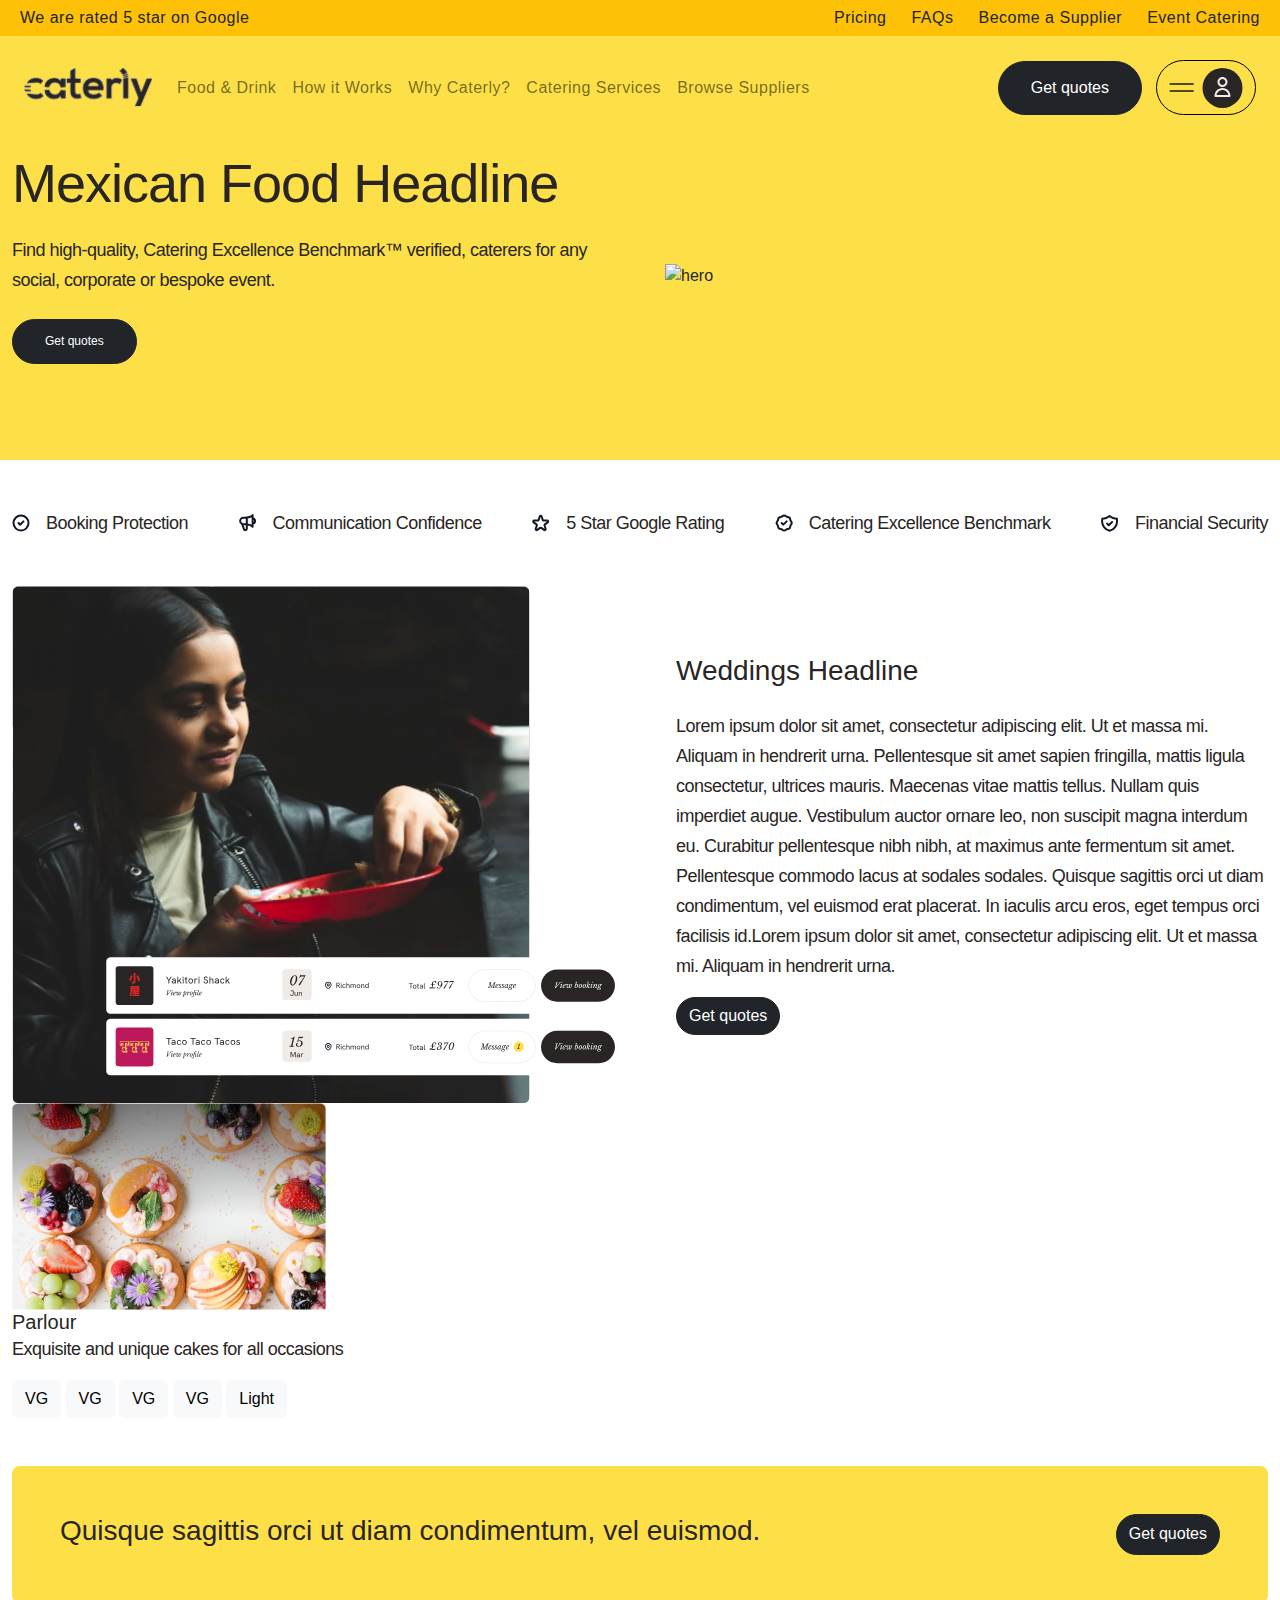
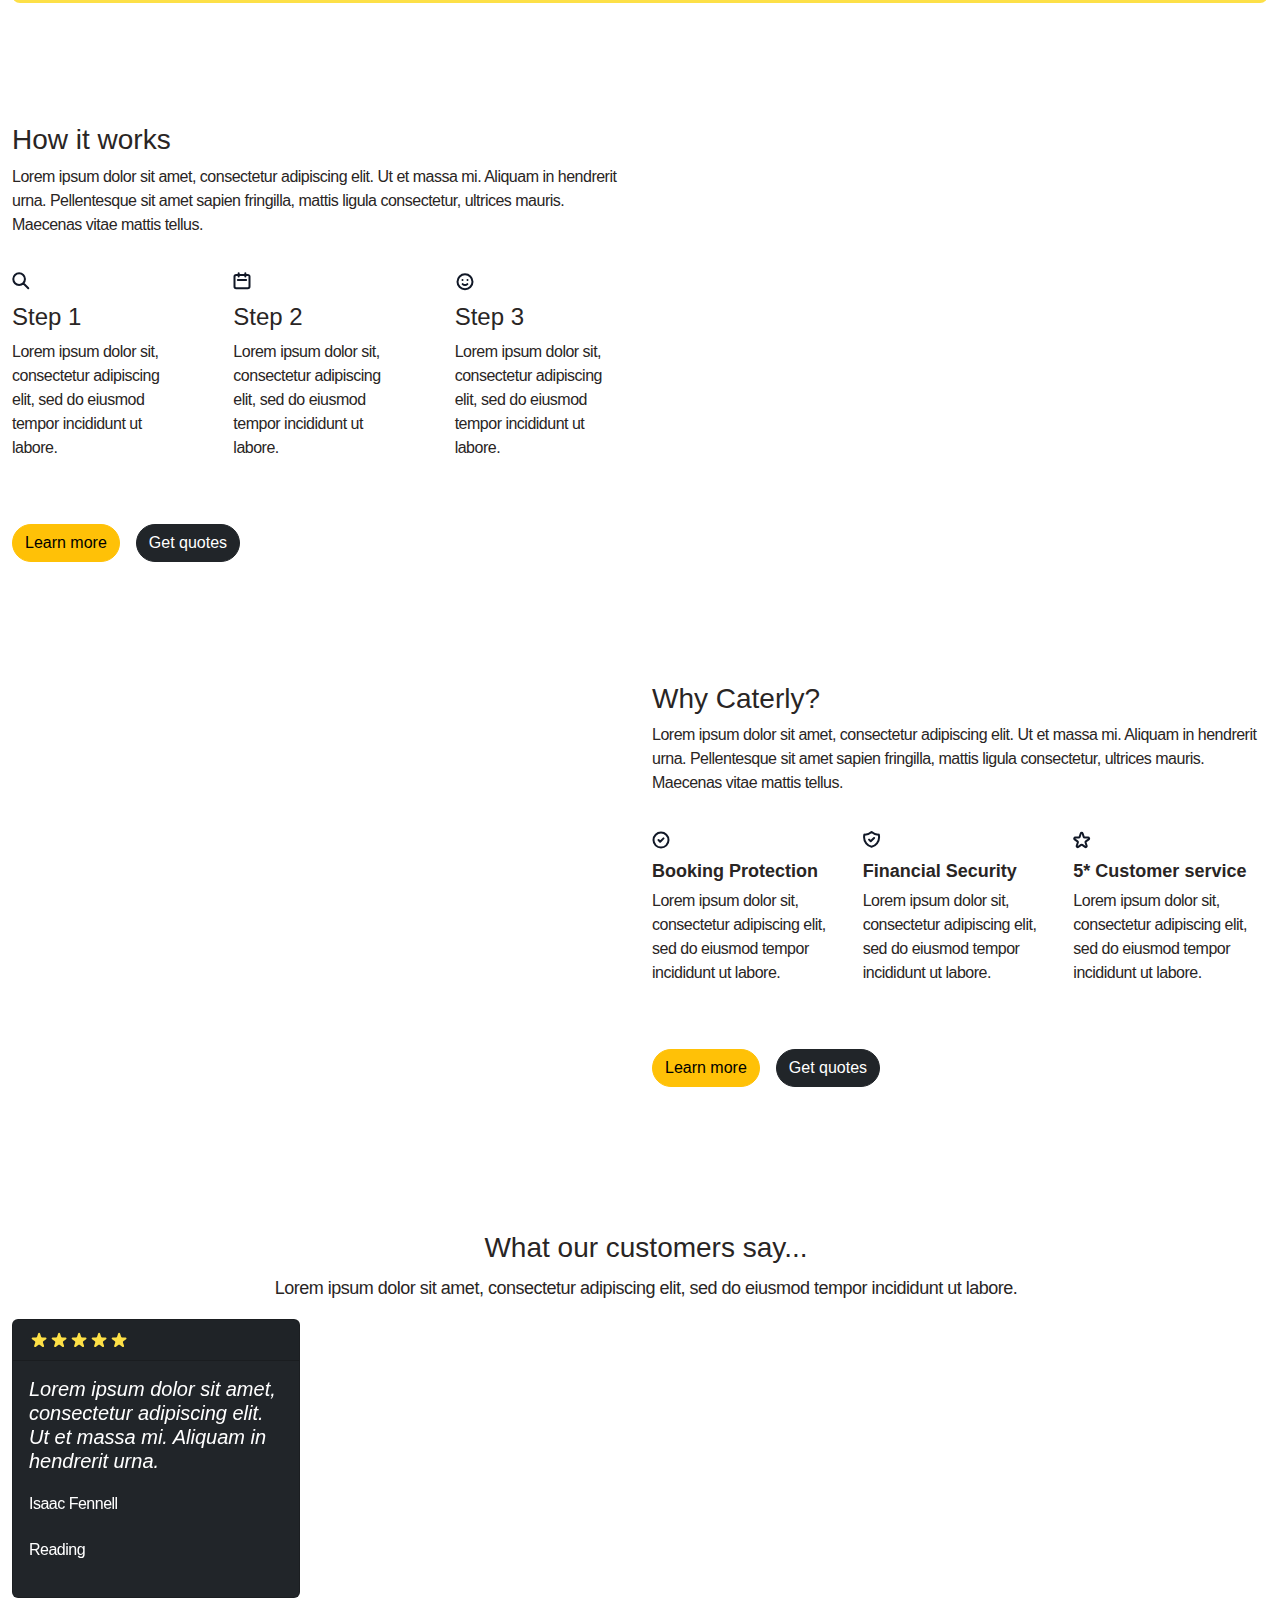
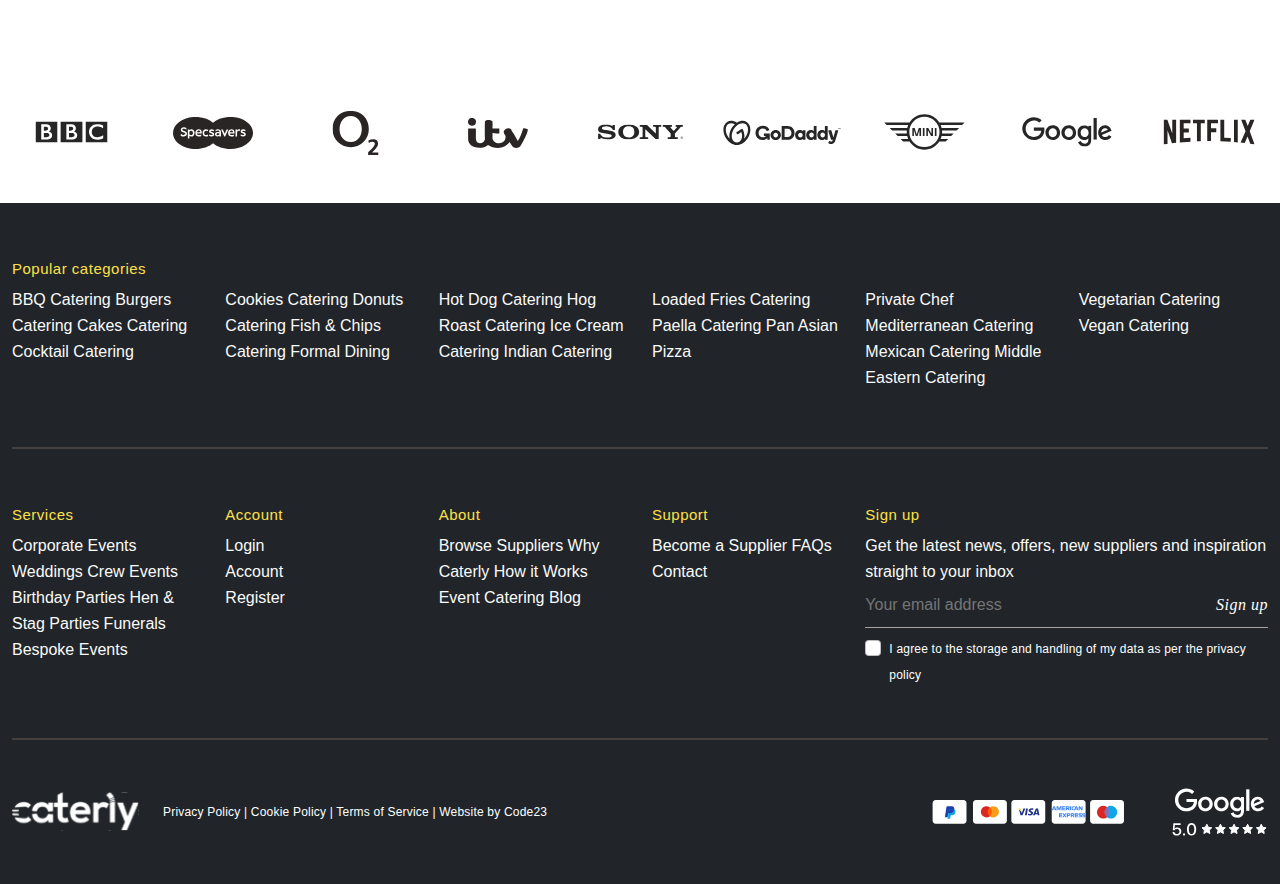
==== mexican.html @ d01e21e1 "add" ====
<!DOCTYPE html>
<html lang="en">
  <head>
    <meta charset="UTF-8" />
    <meta http-equiv="X-UA-Compatible" content="IE=edge" />
    <meta name="viewport" content="width=device-width, initial-scale=1.0" />
    <link rel="stylesheet" href="/bootstrap/css/bootstrap.min.css" />
    <!-- Link Swiper's CSS -->
    <link
      rel="stylesheet"
      href="https://cdn.jsdelivr.net/npm/swiper@9/swiper-bundle.min.css"
    />
    <link rel="stylesheet" href="/main-css/style.css" />
    <link rel="stylesheet" href="/main-css/responsive.css" />
    <!--  -->
    <title>mexican</title>
  </head>
  <body>
    <header class="bg-warning p-2">
      <section class="container-xxl">
        <div class="hero d-flex align-items-xxl-center justify-content-between">
          <div class="hero-left">
            <a class="nav-link" href="#">We are rated 5 star on Google</a>
          </div>
          <div class="hero-right">
            <ul class="nav-list">
              <li>
                <a class="nav-link" href="#">Pricing</a>
              </li>
              <li>
                <a class="nav-link" href="#">FAQs</a>
              </li>
              <li>
                <a class="nav-link" href="#">Become a Supplier</a>
              </li>
              <li>
                <a class="nav-link" href="#">Event Catering</a>
              </li>
            </ul>
          </div>
        </div>
      </section>
    </header>
    <div class="hero-bg pt-3">
      <!-- logo -->
      <section class="container-xxl mb-3">
        <nav class="navbar navbar-expand-lg navbar-light">
          <div class="container-fluid">
            <div class="d-flex align-items-center gap-3">
              <button
                class="logo-menu navbar-toggler"
                type="button"
                data-bs-toggle="collapse"
                data-bs-target="#navbarNav"
                aria-controls="navbarNav"
                aria-expanded="false"
                aria-label="Toggle navigation"
              >
                <span class="navbar-toggler-icon"></span>
              </button>
              <a class="navbar-brand" href="#"
                ><img src="/img/hero/Object.svg" alt="logo"
              /></a>
            </div>
            <div class="collapse navbar-collapse" id="navbarNav">
              <ul class="navbar-nav">
                <li class="nav-item">
                  <a class="nav-link" aria-current="page" href="#"
                    >Food & Drink</a
                  >
                </li>
                <li class="nav-item">
                  <a class="nav-link" href="#">How it Works</a>
                </li>
                <li class="nav-item">
                  <a class="nav-link" href="#">Why Caterly?</a>
                </li>
                <li class="nav-item">
                  <a class="nav-link" href="#">Catering Services</a>
                </li>
                <li class="nav-item">
                  <a class="nav-link" href="#">Browse Suppliers</a>
                </li>
              </ul>
            </div>
            <div class="hero-btn">
              <button class="nav-btn btn btn-dark rounded-5">Get quotes</button>
              <a href="#">
                <button class="logo-btn btn d-flex align-items-center gap-2">
                  <svg
                    width="25"
                    height="9"
                    viewBox="0 0 25 9"
                    fill="none"
                    xmlns="http://www.w3.org/2000/svg"
                  >
                    <path
                      d="M24.1572 1.08862H1.15723"
                      stroke="#191919"
                      stroke-width="1.5"
                      stroke-linecap="round"
                      stroke-linejoin="round"
                    />
                    <path
                      d="M24.1572 8H1.15723"
                      stroke="#191919"
                      stroke-width="1.5"
                      stroke-linecap="round"
                      stroke-linejoin="round"
                    />
                  </svg>

                  <svg
                    width="41"
                    height="41"
                    viewBox="0 0 41 41"
                    fill="none"
                    xmlns="http://www.w3.org/2000/svg"
                  >
                    <circle cx="20.4951" cy="20.9795" r="20" fill="#292524" />
                    <path
                      fill-rule="evenodd"
                      clip-rule="evenodd"
                      d="M20.4951 11.9795C18.8383 11.9795 17.4951 13.3226 17.4951 14.9795C17.4951 16.6363 18.8383 17.9795 20.4951 17.9795C22.152 17.9795 23.4951 16.6363 23.4951 14.9795C23.4951 13.3226 22.152 11.9795 20.4951 11.9795ZM20.4951 19.9795C17.7337 19.9795 15.4951 17.7409 15.4951 14.9795C15.4951 12.2181 17.7337 9.97949 20.4951 9.97949C23.2565 9.97949 25.4951 12.2181 25.4951 14.9795C25.4951 17.7409 23.2565 19.9795 20.4951 19.9795Z"
                      fill="#F0EBE7"
                    />
                    <path
                      fill-rule="evenodd"
                      clip-rule="evenodd"
                      d="M26.4122 27.9795C25.9361 25.1418 23.4681 22.9795 20.4951 22.9795C17.5221 22.9795 15.0542 25.1418 14.5781 27.9795H26.4122ZM20.4951 20.9795C24.9134 20.9795 28.4951 24.5612 28.4951 28.9795C28.4951 29.5318 28.0474 29.9795 27.4951 29.9795H13.4951C12.9428 29.9795 12.4951 29.5318 12.4951 28.9795C12.4951 24.5612 16.0768 20.9795 20.4951 20.9795Z"
                      fill="#F0EBE7"
                    />
                  </svg>
                </button>
              </a>
            </div>
          </div>
        </nav>
      </section>

      <!-- hero -->

      <section class="container-xxl pb-5">
        <div class="hero-card">
          <div class="card-left">
            <h1 class="hero-title pt-2">Mexican Food Headline</h1>
            <p class="pt-2">
              Find high-quality, Catering Excellence Benchmark™ verified,
              caterers for any social, corporate or bespoke event.
            </p>

            <div class="heros-btn pt-2 mb-5">
              <button class="nav-btns btn btn-dark rounded-5">
                Get quotes
              </button>
            </div>
          </div>
          <div class="card-right">
            <img
              class="hero-img w-100"
              src="./img/hero/Group 5277.svg"
              alt="hero"
            />
          </div>

          <div class="card-info d-lg-none">
            <img class="w-100 imge" src="./img/Group 5278.svg" alt="logo" />
            <a class="card-links d-flex align-items-center gap-2" href="#">
              <svg
                width="18"
                height="18"
                viewBox="0 0 18 18"
                fill="none"
                xmlns="http://www.w3.org/2000/svg"
              >
                <path
                  d="M7.2766 9.15196L8.69326 10.5686L11.5266 7.7353M6.4512 3.97904C6.95946 3.93848 7.44196 3.73862 7.83003 3.40791C8.73562 2.63617 10.0676 2.63617 10.9732 3.40791C11.3612 3.73862 11.8437 3.93848 12.352 3.97904C13.538 4.07369 14.4799 5.01551 14.5745 6.20157C14.6151 6.70982 14.8149 7.19233 15.1456 7.5804C15.9174 8.48599 15.9174 9.81793 15.1456 10.7235C14.8149 11.1116 14.6151 11.5941 14.5745 12.1024C14.4799 13.2884 13.538 14.2302 12.352 14.3249C11.8437 14.3654 11.3612 14.5653 10.9732 14.896C10.0676 15.6678 8.73562 15.6678 7.83003 14.896C7.44196 14.5653 6.95946 14.3654 6.4512 14.3249C5.26515 14.2302 4.32332 13.2884 4.22867 12.1024C4.18811 11.5941 3.98825 11.1116 3.65754 10.7235C2.8858 9.81793 2.8858 8.48599 3.65754 7.5804C3.98825 7.19233 4.18811 6.70982 4.22867 6.20157C4.32332 5.01551 5.26515 4.07369 6.4512 3.97904Z"
                  stroke="#111827"
                  stroke-linecap="round"
                  stroke-linejoin="round"
                />
              </svg>
              Catering Excellence Benchmark
            </a>
          </div>
        </div>
      </section>
    </div>
    <main>
      <section class="container-xxl">
        <div class="d-none d-md-flex d-flex justify-content-between pt-5">
          <span class="card-text d-flex gap-3 align-items-center">
            <img src="/img/icon/Icon-4.svg" alt="" />
            <p>Booking Protection</p>
          </span>
          <span class="card-text d-flex gap-3 align-items-center">
            <img src="/img/icon/Icon-5.svg" alt="" />
            <p>Communication Confidence</p>
          </span>
          <span class="card-text d-flex gap-3 align-items-center">
            <img src="/img/icon/Icon-3.svg" alt="" />
            <p>5 Star Google Rating</p>
          </span>
          <span class="card-text d-flex gap-3 align-items-center">
            <img src="/img/icon/Icon-2.svg" alt="" />
            <p>Catering Excellence Benchmark</p>
          </span>
          <span class="card-text d-flex gap-3 align-items-center">
            <img src="/img/icon/Icon-1.svg" alt="" />
            <p>Financial Security</p>
          </span>
        </div>
      </section>
      <section class="container-xxl">
        <div
          class="pt-5 rounded-5 d-flex align-items-center gap-5 justify-content-between"
        >
          <div>
            <img src="/img/img/Group 5277.svg" alt="" />
          </div>
          <div>
            <h3>Weddings Headline</h3>
            <p class="pt-3">
              Lorem ipsum dolor sit amet, consectetur adipiscing elit. Ut et
              massa mi. Aliquam in hendrerit urna. Pellentesque sit amet sapien
              fringilla, mattis ligula consectetur, ultrices mauris. Maecenas
              vitae mattis tellus. Nullam quis imperdiet augue. Vestibulum
              auctor ornare leo, non suscipit magna interdum eu. Curabitur
              pellentesque nibh nibh, at maximus ante fermentum sit amet.
              Pellentesque commodo lacus at sodales sodales. Quisque sagittis
              orci ut diam condimentum, vel euismod erat placerat. In iaculis
              arcu eros, eget tempus orci facilisis id.Lorem ipsum dolor sit
              amet, consectetur adipiscing elit. Ut et massa mi. Aliquam in
              hendrerit urna.
            </p>
            <button type="button" class="btn btn-dark rounded-5">
              Get quotes
            </button>
          </div>
        </div>
      </section>
      <section class="container-xxl">
        <div>
          <div class="">
            <img
              src="/img/hero/Bitmap (1).png"
              class="card-img-top w-25"
              alt="..."
            />
            <div class="card-body">
              <h5 class="card-title">Parlour</h5>
              <p class="card-text">
                Exquisite and unique cakes for all occasions
              </p>
              <span>
                <span>
                  <button type="button" class="btn btn-light">VG</button>
                  <button type="button" class="btn btn-light">VG</button>
                  <button type="button" class="btn btn-light">VG</button>
                  <button type="button" class="btn btn-light">VG</button>
                </span>
                <button type="button" class="btn btn-light">Light</button>
              </span>
            </div>
          </div>
        </div>
      </section>
      <section class="container-xxl pt-5">
        <div class="d-flex quisque justify-content-between p-5 rounded-3">
          <h3>Quisque sagittis orci ut diam condimentum, vel euismod.</h3>
          <button type="button" class="btn btn-dark rounded-5">
            Get quotes
          </button>
        </div>
      </section>
      <!-- how-works -->

      <section class="container-xxl pt-5">
        <div class="row how-works d-flex pt-5 justify-content-between">
          <div class="col-12 col-lg-6 pt-4">
            <span class="pt-4 how-text">
              <h3>How it works</h3>
              <p>
                Lorem ipsum dolor sit amet, consectetur adipiscing elit. Ut et
                massa mi. Aliquam in hendrerit urna. Pellentesque sit amet
                sapien fringilla, mattis ligula consectetur, ultrices mauris.
                Maecenas vitae mattis tellus.
              </p>
            </span>
            <div class="pt-3 step-card gap-5 d-block d-lg-flex">
              <span>
                <span class="d-flex d-lg-block gap-2">
                  <img src="/img/icon/Icon.svg" alt="" />
                  <h4>Step 1</h4>
                </span>
                <p>
                  Lorem ipsum dolor sit, consectetur adipiscing elit, sed do
                  eiusmod tempor incididunt ut labore.
                </p>
              </span>
              <span>
                <span class="d-flex d-lg-block gap-2">
                  <img src="/img/icon/Icon-6.svg" alt="" />
                  <h4>Step 2</h4>
                </span>
                <p>
                  Lorem ipsum dolor sit, consectetur adipiscing elit, sed do
                  eiusmod tempor incididunt ut labore.
                </p>
              </span>
              <span>
                <span class="d-flex d-lg-block gap-2">
                  <img src="/img/icon/emoji-happy.svg" alt="" />
                  <h4>Step 3</h4>
                </span>
                <p>
                  Lorem ipsum dolor sit, consectetur adipiscing elit, sed do
                  eiusmod tempor incididunt ut labore.
                </p>
              </span>
            </div>
            <span class="d-lg-flex gap-3 pt-5">
              <button type="button" class="btn btn-warning rounded-5">
                Learn more
              </button>
              <button type="button" class="btn btn-dark rounded-5">
                Get quotes
              </button>
            </span>
          </div>
          <div class="col-12 col-lg-6">
            <img
              class="img-fluid d-lg-flex d-none"
              src="/img/Group 5281.svg"
              alt=""
            />
          </div>
        </div>
      </section>

      <section class="container-xxl pt-5 pb-5">
        <div class="row how-works d-flex pt-5 justify-content-between">
          <div class="col-12 col-lg-6">
            <img class="img-fluid" src="/img/Group 5282.svg" alt="" />
          </div>
          <div class="col-12 col-lg-6 pt-4">
            <span class="pt-4 how-text">
              <h3>Why Caterly?</h3>
              <p>
                Lorem ipsum dolor sit amet, consectetur adipiscing elit. Ut et
                massa mi. Aliquam in hendrerit urna. Pellentesque sit amet
                sapien fringilla, mattis ligula consectetur, ultrices mauris.
                Maecenas vitae mattis tellus.
              </p>
            </span>
            <div class="pt-3 step-card-1 gap-3 d-block d-lg-flex">
              <span>
                <span class="d-flex d-lg-block gap-3">
                  <img src="/img/icon/Icon-4.svg" alt="" />
                  <h4>Booking Protection</h4>
                </span>
                <p>
                  Lorem ipsum dolor sit, consectetur adipiscing elit, sed do
                  eiusmod tempor incididunt ut labore.
                </p>
              </span>
              <span>
                <span class="d-flex d-lg-block gap-3">
                  <img src="/img/icon/Icon-1.svg" alt="" />
                  <h4>Financial Security</h4>
                </span>
                <p>
                  Lorem ipsum dolor sit, consectetur adipiscing elit, sed do
                  eiusmod tempor incididunt ut labore.
                </p>
              </span>
              <span>
                <span class="d-flex d-lg-block gap-3">
                  <img src="/img/icon/Icon-3.svg" alt="" />
                  <h4>5* Customer service</h4>
                </span>
                <p>
                  Lorem ipsum dolor sit, consectetur adipiscing elit, sed do
                  eiusmod tempor incididunt ut labore.
                </p>
              </span>
            </div>
            <span class="d-lg-flex gap-3 pt-5">
              <button type="button" class="btn btn-warning rounded-5">
                Learn more
              </button>
              <button type="button" class="btn btn-dark rounded-5">
                Get quotes
              </button>
            </span>
          </div>
        </div>
      </section>

      <section class="container-xxl pt-5">
        <div class="row what-card d-flex pt-5 justify-content-between">
          <div class="swiper customers">
            <div class="text-center">
              <h3>What our customers say...</h3>
              <p>
                Lorem ipsum dolor sit amet, consectetur adipiscing elit, sed do
                eiusmod tempor incididunt ut labore.
              </p>
            </div>
            <div class="swiper-wrapper">
              <div class="swiper-slide">
                <div
                  class="card text-white bg-dark mb-3"
                  style="max-width: 18rem"
                >
                  <div class="card-header">
                    <img src="/img/icon/Group 5277.svg" alt="" />
                  </div>
                  <div class="card-body">
                    <h5 class="card-title text-white fs-5 fst-italic">
                      Lorem ipsum dolor sit amet, consectetur adipiscing elit.
                      Ut et massa mi. Aliquam in hendrerit urna.
                    </h5>
                    <p class="card-text text-white fs-6 pt-2">Isaac Fennell</p>
                    <p class="text-white fs-6">Reading</p>
                  </div>
                </div>
              </div>
              <div class="swiper-slide">
                <div
                  class="card text-white bg-dark mb-3"
                  style="max-width: 18rem"
                >
                  <div class="card-header">
                    <img src="/img/icon/Group 5277.svg" alt="" />
                  </div>
                  <div class="card-body">
                    <h5 class="card-title text-white fs-5 fst-italic">
                      Lorem ipsum dolor sit amet, consectetur adipiscing elit.
                      Ut et massa mi. Aliquam in hendrerit urna.
                    </h5>
                    <p class="card-text text-white fs-6 pt-2">Isaac Fennell</p>
                    <p class="text-white fs-6">Reading</p>
                  </div>
                </div>
              </div>
              <div class="swiper-slide">
                <div
                  class="card text-white bg-dark mb-3"
                  style="max-width: 18rem"
                >
                  <div class="card-header">
                    <img src="/img/icon/Group 5277.svg" alt="" />
                  </div>
                  <div class="card-body">
                    <h5 class="card-title text-white fs-5 fst-italic">
                      Lorem ipsum dolor sit amet, consectetur adipiscing elit.
                      Ut et massa mi. Aliquam in hendrerit urna.
                    </h5>
                    <p class="card-text text-white fs-6 pt-2">Isaac Fennell</p>
                    <p class="text-white fs-6">Reading</p>
                  </div>
                </div>
              </div>
              <div class="swiper-slide">
                <div
                  class="card text-white bg-dark mb-3"
                  style="max-width: 18rem"
                >
                  <div class="card-header">
                    <img src="/img/icon/Group 5277.svg" alt="" />
                  </div>
                  <div class="card-body">
                    <h5 class="card-title text-white fs-5 fst-italic">
                      Lorem ipsum dolor sit amet, consectetur adipiscing elit.
                      Ut et massa mi. Aliquam in hendrerit urna.
                    </h5>
                    <p class="card-text text-white fs-6 pt-2">Isaac Fennell</p>
                    <p class="text-white fs-6">Reading</p>
                  </div>
                </div>
              </div>
              <div class="swiper-slide">
                <div
                  class="card text-white bg-dark mb-3"
                  style="max-width: 18rem"
                >
                  <div class="card-header">
                    <img src="/img/icon/Group 5277.svg" alt="" />
                  </div>
                  <div class="card-body">
                    <h5 class="card-title text-white fs-5 fst-italic">
                      Lorem ipsum dolor sit amet, consectetur adipiscing elit.
                      Ut et massa mi. Aliquam in hendrerit urna.
                    </h5>
                    <p class="card-text text-white fs-6 pt-2">Isaac Fennell</p>
                    <p class="text-white fs-6">Reading</p>
                  </div>
                </div>
              </div>
              <div class="swiper-slide">
                <div
                  class="card text-white bg-dark mb-3"
                  style="max-width: 18rem"
                >
                  <div class="card-header">
                    <img src="/img/icon/Group 5277.svg" alt="" />
                  </div>
                  <div class="card-body">
                    <h5 class="card-title text-white fs-5 fst-italic">
                      Lorem ipsum dolor sit amet, consectetur adipiscing elit.
                      Ut et massa mi. Aliquam in hendrerit urna.
                    </h5>
                    <p class="card-text text-white fs-6 pt-2">Isaac Fennell</p>
                    <p class="text-white fs-6">Reading</p>
                  </div>
                </div>
              </div>
            </div>
            <div class="swiper-pagination"></div>
          </div>
        </div>
      </section>

      <section class="container-xxl pt-5">
        <div
          class="brend-card row justify-content-between pt-5 align-items-center"
        >
          <svg
            class="col"
            width="73"
            height="22"
            viewBox="0 0 73 22"
            fill="none"
            xmlns="http://www.w3.org/2000/svg"
          >
            <g clip-path="url(#clip0_301_8008)">
              <path
                d="M0.915039 0.413086H22.692V21.4131H0.915039V0.413086ZM26.0275 21.4131H47.8045V0.413086H26.0275V21.4131ZM51.14 21.4131H72.917V0.413086H51.14V21.4131Z"
                fill="#262626"
              />
              <path
                d="M39.4053 10.4364C39.4053 10.4364 41.3039 9.60893 41.2881 7.41036C41.2881 7.41036 41.5774 3.8103 36.916 3.37018H31.7433V18.4641H37.6731C37.6731 18.4641 42.6278 18.4803 42.6278 14.2048C42.6278 14.2048 42.7428 11.2984 39.4072 10.4364H39.4053ZM34.3673 5.72086H36.482C38.6779 5.8385 38.5967 7.51177 38.5967 7.51177C38.5967 9.59067 36.1688 9.62515 36.1688 9.62515H34.3693V5.72086H34.3673ZM39.9166 13.9858C39.9166 16.2675 37.1419 16.1316 37.1419 16.1316H34.3673V12.0083H37.1419C39.9998 11.9921 39.9166 13.9858 39.9166 13.9858Z"
                fill="white"
              />
              <path
                d="M14.3007 10.4364C14.3007 10.4364 16.1994 9.60893 16.1835 7.41036C16.1835 7.41036 16.4729 3.8103 11.8115 3.37018H6.63873V18.4641H12.5685C12.5685 18.4641 17.5233 18.4803 17.5233 14.2048C17.5233 14.2048 17.6382 11.2984 14.3027 10.4364H14.3007ZM9.26275 5.72086H11.3774C13.5734 5.8385 13.4921 7.51177 13.4921 7.51177C13.4921 9.59067 11.0643 9.62515 11.0643 9.62515H9.26473V5.72086H9.26275ZM14.812 13.9858C14.812 16.2675 12.0374 16.1316 12.0374 16.1316H9.26275V12.0083H12.0374C14.8953 11.9921 14.812 13.9858 14.812 13.9858Z"
                fill="white"
              />
              <path
                d="M68.4736 4.45327V7.24204C68.4736 7.24204 65.8139 5.56878 62.8748 5.5343C62.8748 5.5343 57.3909 5.42478 57.1431 10.9131C57.1431 10.9131 56.945 15.9613 62.8074 16.2493C62.8074 16.2493 65.2689 16.5535 68.6044 14.3732V17.2634C68.6044 17.2634 64.1293 19.9852 58.9427 17.8881C58.9427 17.8881 54.5826 16.2574 54.4181 10.9131C54.4181 10.9131 54.2357 5.41666 60.0506 3.59128C60.0506 3.59128 61.6024 2.98282 64.3949 3.25257C64.3949 3.25257 66.0636 3.42091 68.4736 4.45327Z"
                fill="white"
              />
            </g>
            <defs>
              <clipPath id="clip0_301_8008">
                <rect
                  width="72"
                  height="21"
                  fill="white"
                  transform="translate(0.915039 0.413086)"
                />
              </clipPath>
            </defs>
          </svg>
          <svg
            class="col"
            width="81"
            height="33"
            viewBox="0 0 81 33"
            fill="none"
            xmlns="http://www.w3.org/2000/svg"
          >
            <g clip-path="url(#clip0_301_8013)">
              <path
                d="M57.7924 0.913086C50.8102 0.913086 44.5691 3.14896 40.4176 6.66438C36.2679 3.14896 30.025 0.913086 23.0428 0.913086C10.5479 0.913086 0.417603 8.07701 0.417603 16.914C0.417603 25.7511 10.5479 32.915 23.0428 32.915C30.025 32.915 36.2679 30.6772 40.4176 27.1637C44.5673 30.6791 50.8102 32.915 57.7924 32.915C70.2892 32.915 80.4176 25.7511 80.4176 16.914C80.4176 8.07701 70.2892 0.913086 57.7924 0.913086Z"
                fill="#292524"
              />
              <path
                d="M11.9182 15.104C10.5735 14.7238 9.759 14.4405 9.759 13.7161C9.759 13.1153 10.3314 12.7275 11.2175 12.7275C12.1035 12.7275 12.9951 13.0773 13.7344 13.7142L13.7546 13.7313L13.8408 11.9556V11.9479L13.8335 11.9441C13.1254 11.5335 12.4154 11.2616 11.2523 11.2616C10.4121 11.2616 9.64526 11.4878 9.09674 11.8985C8.49318 12.3491 8.17397 12.9955 8.17397 13.7694C8.17397 15.2961 9.38659 15.9463 10.4029 16.2239C11.7605 16.606 12.7236 16.9444 12.7236 17.8304C12.7236 18.5757 12.0944 19.0377 11.0817 19.0377C10.069 19.0377 9.03253 18.5795 8.24735 17.7829L8.22717 17.7639L8.06573 19.6556V19.6632L8.07124 19.667C8.87843 20.2412 9.89843 20.5435 11.0212 20.5435C11.9696 20.5435 12.7805 20.3002 13.3675 19.8401C13.9986 19.3457 14.3325 18.6194 14.3325 17.7411C14.3325 16.3988 13.5436 15.5356 11.9201 15.1059L11.9182 15.104Z"
                fill="white"
              />
              <path
                d="M20.3497 16.914C20.3497 15.5927 19.5884 14.7143 18.5023 14.7143C17.8529 14.7143 17.2292 15.0147 16.7797 15.7086V18.2088C17.2292 18.8115 17.8401 19.1119 18.5152 19.1119C19.5884 19.1119 20.3516 18.2354 20.3516 16.9121L20.3497 16.914ZM21.9109 16.914C21.9109 19.283 20.4506 20.5264 18.739 20.5264C17.9153 20.5264 17.2659 20.2127 16.7779 19.7678V22.5341H15.2296V13.4309H16.7779V14.1895C17.2897 13.6648 17.9887 13.2997 18.8509 13.2997C20.524 13.2997 21.9109 14.5432 21.9109 16.9121V16.914Z"
                fill="white"
              />
              <path
                d="M27.6805 16.1288C27.6805 15.277 27.1687 14.623 26.2184 14.623C25.3195 14.623 24.5453 15.2637 24.3453 16.3246H27.6548C27.6677 16.2581 27.6805 16.2068 27.6805 16.1288ZM29.0032 17.4369H24.3197C24.4939 18.5244 25.2571 19.1119 26.3046 19.1119C27.2035 19.1119 27.8401 18.8894 28.5519 18.4578L28.64 19.8857C28.0162 20.2526 27.2164 20.5264 26.1927 20.5264C24.294 20.5264 22.7328 19.283 22.7328 16.9387C22.7328 14.7656 24.3068 13.2997 26.1799 13.2997C28.0529 13.2997 29.139 14.5299 29.139 16.3246C29.139 16.6916 29.1023 17.0452 29.0014 17.4369H29.0032Z"
                fill="white"
              />
              <path
                d="M36.411 19.7944L36.5743 18.224C37.198 18.7868 38.0731 19.1138 38.9849 19.1138C39.6343 19.1138 40.0837 18.8267 40.0837 18.3419C40.0837 17.0452 36.5119 17.7125 36.5119 15.3835C36.5119 13.9823 37.6603 13.3016 39.0344 13.3016C39.9957 13.3016 40.7332 13.5507 41.2945 13.9176L41.2193 15.3702C40.557 14.8987 39.7572 14.6629 39.0454 14.6629C38.4969 14.6629 38.0456 14.8854 38.0456 15.3303C38.0456 16.4178 41.6302 15.893 41.6302 18.2886C41.6302 19.7678 40.3938 20.5264 38.9573 20.5264C37.8951 20.5264 37.0348 20.2393 36.4092 19.7925L36.411 19.7944Z"
                fill="white"
              />
              <path
                d="M46.8256 18.5111V17.4635C46.2642 17.281 45.7395 17.1631 45.1892 17.1631C44.3893 17.1631 43.916 17.5947 43.916 18.224C43.916 18.8533 44.4407 19.2716 45.1268 19.2716C45.7762 19.2716 46.2881 19.0358 46.8256 18.5111ZM48.3611 16.0756V20.3952H46.8256V19.688C46.3137 20.1975 45.6258 20.5264 44.8278 20.5264C43.3418 20.5264 42.4301 19.5834 42.4301 18.2753C42.4301 16.8741 43.4666 16.0242 45.0149 16.0242C45.602 16.0242 46.1633 16.1288 46.8256 16.3379V16.1288C46.8256 15.0679 46.0643 14.5964 45.114 14.5964C44.4022 14.5964 43.5913 14.8721 43.0153 15.355L42.9529 13.9405C43.4519 13.5868 44.3765 13.2997 45.3873 13.2997C47.1099 13.2997 48.3592 14.1382 48.3592 16.0756H48.3611Z"
                fill="white"
              />
              <path
                d="M48.4987 13.4329H50.1828L52.0907 17.8305L53.9857 13.4329H55.6698L52.5144 20.3972H51.654L48.4987 13.4329Z"
                fill="white"
              />
              <path
                d="M60.4047 16.1288C60.4047 15.277 59.8929 14.623 58.9445 14.623C58.0455 14.623 57.2714 15.2637 57.0714 16.3246H60.3809C60.3937 16.2581 60.4047 16.2068 60.4047 16.1288ZM61.7274 17.4369H57.0457C57.22 18.5244 57.9832 19.1119 59.0307 19.1119C59.9296 19.1119 60.5662 18.8894 61.278 18.4578L61.3642 19.8857C60.7405 20.2526 59.9406 20.5264 58.917 20.5264C57.0182 20.5264 55.457 19.283 55.457 16.9387C55.457 14.7656 57.0311 13.2997 58.9041 13.2997C60.7772 13.2997 61.8632 14.5299 61.8632 16.3246C61.8632 16.6916 61.8247 17.0452 61.7256 17.4369H61.7274Z"
                fill="white"
              />
              <path
                d="M67.5503 13.602L67.3375 15.0945C66.9632 14.8854 66.6128 14.8074 66.2257 14.8074C65.5396 14.8074 64.9141 15.1744 64.4646 15.933V20.3971H62.9163V13.4328H64.4646V14.3758C64.9012 13.7351 65.5378 13.3016 66.4129 13.3016C66.8385 13.3016 67.1999 13.4062 67.5484 13.602H67.5503Z"
                fill="white"
              />
              <path
                d="M67.996 19.7944L68.1575 18.224C68.7812 18.7868 69.6563 19.1138 70.568 19.1138C71.2175 19.1138 71.6669 18.8267 71.6669 18.3419C71.6669 17.0452 68.0951 17.7125 68.0951 15.3835C68.0951 13.9823 69.2435 13.3016 70.6176 13.3016C71.5789 13.3016 72.3163 13.5507 72.8777 13.9176L72.8025 15.3702C72.1402 14.8987 71.3422 14.6629 70.6304 14.6629C70.0801 14.6629 69.6306 14.8854 69.6306 15.3303C69.6306 16.4178 73.2134 15.893 73.2134 18.2886C73.2134 19.7678 71.977 20.5264 70.5405 20.5264C69.4802 20.5264 68.6179 20.2393 67.9942 19.7925L67.996 19.7944Z"
                fill="white"
              />
              <path
                d="M35.2773 18.4902C34.7416 18.8932 34.1986 19.1138 33.562 19.1138C32.4888 19.1138 31.5513 18.3286 31.5513 16.914C31.5513 15.4995 32.4888 14.7143 33.562 14.7143C34.1986 14.7143 34.7416 14.9348 35.2773 15.3284C35.3451 14.8417 35.446 14.3625 35.5745 13.8891C35.0204 13.5488 34.349 13.2997 33.3987 13.2997C31.5 13.2997 29.9645 14.6477 29.9645 16.914C29.9645 19.1803 31.5 20.5264 33.3987 20.5264C34.3527 20.5264 35.0204 20.2488 35.5635 19.8933C35.4405 19.4313 35.3415 18.9636 35.2754 18.4902H35.2773Z"
                fill="white"
              />
            </g>
            <defs>
              <clipPath id="clip0_301_8013">
                <rect
                  width="80"
                  height="32"
                  fill="white"
                  transform="translate(0.417603 0.913086)"
                />
              </clipPath>
            </defs>
          </svg>
          <svg
            class="col"
            width="47"
            height="45"
            viewBox="0 0 47 45"
            fill="none"
            xmlns="http://www.w3.org/2000/svg"
          >
            <g clip-path="url(#clip0_301_8025)">
              <path
                fill-rule="evenodd"
                clip-rule="evenodd"
                d="M32.1961 5.96744C28.8262 2.59699 24.4015 0.913086 19.1085 0.913086C13.8156 0.913086 9.29352 2.59699 5.92357 5.96744C2.55633 9.33789 0.920044 13.7397 0.920044 18.9809C0.920044 24.2221 2.65099 28.2477 6.02094 31.8075C9.48554 35.3648 13.8156 37.1434 19.1085 37.1434C24.4015 37.1434 28.7315 35.3648 32.0988 31.8075C35.466 28.2503 37.1997 24.0379 37.1997 18.9809C37.1997 13.9239 35.5634 9.33789 32.1961 5.96744ZM27.5767 27.7793C25.5563 30.5867 22.6705 31.9917 19.1085 31.9917C15.5466 31.9917 12.6608 30.5867 10.6404 27.7793C8.81209 25.3455 7.94662 22.4434 7.94662 18.9783C7.94662 15.5131 8.90946 12.5189 10.8324 9.9904C12.9501 7.36982 15.7413 6.05953 19.1085 6.05953C22.4758 6.05953 25.1723 7.36982 27.2873 9.9904C29.213 12.5189 30.1731 15.5131 30.1731 18.9783C30.1731 22.4434 29.3076 25.3429 27.574 27.7793H27.5767Z"
                fill="#292524"
              />
              <path
                fill-rule="evenodd"
                clip-rule="evenodd"
                d="M40.4723 42.4793C42.4926 40.606 43.7448 39.2957 44.4183 38.359C45.7652 36.6751 46.4386 35.1754 46.4386 33.773C46.4386 30.7762 44.8023 29.2791 41.5298 29.2791C39.8935 29.2791 38.2572 29.6527 36.8156 30.4025L37.105 32.931C38.3572 32.0891 39.6068 31.7128 40.667 31.7128C41.4378 31.7128 42.0139 31.8996 42.4953 32.1812C42.9767 32.5548 43.2661 33.1178 43.2661 33.773C43.2661 34.9912 42.3033 36.5804 40.475 38.5484L36.5289 42.2925V44.9131H46.9227V42.4793H40.475H40.4723Z"
                fill="#292524"
              />
            </g>
            <defs>
              <clipPath id="clip0_301_8025">
                <rect
                  width="46"
                  height="44"
                  fill="white"
                  transform="translate(0.920044 0.913086)"
                />
              </clipPath>
            </defs>
          </svg>
          <svg
            class="col d-none d-lg-flex"
            width="61"
            height="31"
            viewBox="0 0 61 31"
            fill="none"
            xmlns="http://www.w3.org/2000/svg"
          >
            <g clip-path="url(#clip0_301_8028)">
              <path
                d="M8.29656 5.48374C9.02705 2.64628 6.08137 0.287997 3.37285 1.05843C0.892023 1.41077 -0.00448998 4.18715 0.607416 6.32934C1.68892 9.94662 8.25387 9.45806 8.29656 5.48374Z"
                fill="#292524"
              />
              <path
                d="M55.66 11.3234C54.2465 15.7064 52.8993 20.2726 50.2335 24.0919C48.1227 20.9162 46.8467 17.1909 44.2283 14.3581C43.9864 9.29861 36.5818 11.0556 35.9747 14.9265C36.3399 16.4298 37.2032 17.764 37.9812 19.0888C37.9906 20.9256 37.6633 22.8658 36.3589 24.2657C32.6969 28.1226 24.2536 26.0838 24.894 20.0471C24.9983 18.6989 24.9177 17.3459 24.9034 15.9929C27.1186 16.6271 29.4382 16.3735 31.7056 16.397C31.7672 14.7809 31.7672 13.1602 31.7198 11.5395C29.4382 11.4831 27.1518 11.6381 24.8797 11.4314C24.7849 9.00735 25.3019 6.45646 24.6094 4.10287C22.7215 2.59958 18.8366 2.40697 17.2902 4.43171C17.1337 10.4684 17.1242 16.552 17.2949 22.5886C16.4886 26.3938 10.4976 27.7468 8.74249 24.0449C7.67521 19.9438 8.74249 15.603 8.13058 11.4314C5.59283 11.5254 3.04085 11.3046 0.517332 11.5911C0.531562 15.3493 0.408232 19.1123 0.578997 22.8658C0.825657 26.3046 3.46776 29.3064 6.83562 30.1192C11.3277 31.4345 16.887 31.1386 20.492 27.9159C26.8198 32.3506 37.4831 32.2144 41.8139 25.116C43.1278 26.6522 43.9484 28.5783 45.4236 29.9782C47.9092 31.505 51.8842 31.1668 53.2741 28.3152C56.1913 23.3309 59.3362 18.1351 60.4225 12.4461C58.8998 11.8401 57.3297 11.2576 55.66 11.3234Z"
                fill="#292524"
              />
            </g>
            <defs>
              <clipPath id="clip0_301_8028">
                <rect
                  width="60"
                  height="30"
                  fill="white"
                  transform="translate(0.422485 0.913086)"
                />
              </clipPath>
            </defs>
          </svg>
          <svg
            class="col d-none d-lg-flex"
            width="86"
            height="16"
            viewBox="0 0 86 16"
            fill="none"
            xmlns="http://www.w3.org/2000/svg"
          >
            <g clip-path="url(#clip0_301_8031)">
              <path
                fill-rule="evenodd"
                clip-rule="evenodd"
                d="M84.6301 12.5262C83.9123 12.5262 83.3307 13.1146 83.3307 13.8317C83.3307 14.5489 83.9123 15.1465 84.6301 15.1465C85.3479 15.1465 85.9204 14.5581 85.9204 13.8317C85.9204 13.1054 85.3434 12.5262 84.6301 12.5262ZM84.6301 14.9902C83.9986 14.9902 83.4897 14.4753 83.4897 13.8317C83.4897 13.1882 83.9986 12.6825 84.6301 12.6825C85.2616 12.6825 85.7659 13.1973 85.7659 13.8317C85.7659 14.4661 85.2571 14.9902 84.6301 14.9902Z"
                fill="#262626"
              />
              <path
                fill-rule="evenodd"
                clip-rule="evenodd"
                d="M85.298 13.4915C85.298 13.3674 85.2434 13.2387 85.1344 13.1743C85.0254 13.11 84.9027 13.1008 84.78 13.1008H84.1485V14.5672H84.3257V13.8915H84.6528L85.0662 14.5672H85.2752L84.8391 13.8915C85.098 13.8823 85.298 13.7765 85.298 13.4915ZM84.5983 13.7535H84.3257V13.2341H84.7391C84.9209 13.2341 85.1162 13.2617 85.1162 13.4869C85.1162 13.7857 84.8027 13.7489 84.5983 13.7489V13.7535Z"
                fill="#262626"
              />
              <path
                fill-rule="evenodd"
                clip-rule="evenodd"
                d="M85.7432 2.76676V0.960144H78.5103V2.76676H79.1782C79.7415 2.76676 79.9187 2.84951 79.9187 3.06097C79.9187 3.18509 79.8415 3.33219 79.687 3.54366L77.0383 6.40299C76.7021 6.79373 76.3386 6.75236 76.0433 6.43976L73.5445 3.68616C73.4173 3.52067 73.2129 3.35058 73.2129 3.13912C73.2129 2.88629 73.4945 2.76217 74.1579 2.76217H74.8121V0.960144H65.6483V2.76676C67.9199 2.76676 67.8064 2.97823 68.6242 3.94359L73.5581 9.46919V12.2642C73.5581 12.9767 73.1992 13.2295 72.1815 13.2295H70.6005V14.9718H80.732V13.2295H79.1509C78.1287 13.2295 77.7743 12.9767 77.7743 12.2642V9.46919L81.9632 4.89058C83.4943 2.93685 83.6987 2.77136 84.7982 2.77136H85.7477L85.7432 2.76676Z"
                fill="#262626"
              />
              <path
                fill-rule="evenodd"
                clip-rule="evenodd"
                d="M4.79579 4.1964C4.79579 3.08392 6.83117 2.32542 9.23911 2.32542C11.1064 2.32542 13.328 3.1207 14.3548 4.07228C14.9227 4.60093 15.5452 4.99168 15.7269 6.00302H17.7668V0.960111H15.5588C15.5633 2.11855 15.1226 2.08178 14.6547 1.77378C12.9646 0.803813 11.1973 0.518799 9.08918 0.518799C4.08704 0.518799 0.924927 2.32542 0.924927 5.20314C0.924927 8.08086 3.42372 8.75202 6.86298 9.27608L9.90697 9.78175C13.4916 10.3472 14.6047 10.6 14.6047 11.6527C14.6047 12.7054 13.478 13.4272 10.2068 13.4593C8.03514 13.4823 5.67264 12.8066 4.67767 11.8826C4.10521 11.3585 3.48279 11.0827 3.02846 9.75876H0.979446V14.9672H3.24654C3.34195 14.2362 3.56002 13.6524 4.07341 13.9512C5.71353 14.8338 8.48947 15.4085 10.3249 15.4085C15.6269 15.4085 18.5801 13.7076 18.5801 10.6598C18.5801 4.82159 4.79579 7.27638 4.79579 4.1918V4.1964Z"
                fill="#262626"
              />
              <path
                fill-rule="evenodd"
                clip-rule="evenodd"
                d="M56.0121 2.80812H57.2796C58.3609 2.80812 58.738 3.06095 58.738 3.79647L58.6926 9.40021L49.9104 1.06586H42.6594V2.80812H44.0496C45.1309 2.80812 45.508 3.06095 45.508 3.79647V12.3653C45.508 13.0778 45.1309 13.3536 44.0496 13.3536H42.6594V15.0775H51.0417V13.3536H49.6379C48.5566 13.3536 48.1795 13.0824 48.1795 12.3653V5.24453L58.4109 15.0499L61.573 15.0729V3.79647C61.573 3.06095 61.9501 2.80812 63.0314 2.80812H64.0854V1.06586H56.0121V2.80812Z"
                fill="#262626"
              />
              <path
                fill-rule="evenodd"
                clip-rule="evenodd"
                d="M31.651 0.413105C25.2178 0.413105 21.1879 3.29082 21.1879 7.91081C21.1879 12.5308 25.1587 15.3028 31.4557 15.3028C38.1388 15.3028 42.0279 12.4894 42.0279 7.67636C42.0279 3.35059 37.8299 0.408508 31.651 0.408508V0.413105ZM31.5057 13.4778C27.9437 13.4778 25.8947 11.3999 25.8947 7.80508C25.8947 4.21022 28.0301 2.21972 31.6828 2.21972C35.3356 2.21972 37.2302 4.34354 37.2302 7.95218C37.2302 11.5608 35.1539 13.4778 31.5011 13.4778H31.5057Z"
                fill="#262626"
              />
            </g>
            <defs>
              <clipPath id="clip0_301_8031">
                <rect
                  width="85"
                  height="15"
                  fill="white"
                  transform="translate(0.924927 0.413086)"
                />
              </clipPath>
            </defs>
          </svg>
          <svg
            class="col d-none d-lg-flex"
            width="128"
            height="27"
            viewBox="0 0 128 27"
            fill="none"
            xmlns="http://www.w3.org/2000/svg"
          >
            <path
              d="M25.6143 2.10136C22.5797 0.205355 18.5848 0.657065 15.0217 2.89589C11.47 0.657065 7.47258 0.205355 4.44176 2.10136C-0.352632 5.09747 -0.93549 12.8138 3.14099 19.337C6.1459 24.1463 10.845 26.9643 15.028 26.9123C19.211 26.9643 23.91 24.1463 26.9149 19.3371C30.9866 12.8138 30.4087 5.09755 25.6143 2.10136ZM5.34518 17.9596C4.50458 16.6271 3.87035 15.1751 3.46401 13.6528C3.10302 12.3315 2.96501 10.9592 3.05565 9.5924C3.23765 7.1816 4.219 5.30417 5.81792 4.30547C7.41691 3.30676 9.53071 3.24612 11.7818 4.1396C12.1197 4.2745 12.4539 4.4305 12.7855 4.60248C11.5346 5.74312 10.4468 7.05076 9.55296 8.48847C7.07777 12.4487 6.32285 16.8557 7.18674 20.3692C6.49793 19.6262 5.88131 18.8194 5.34518 17.9596ZM26.5932 13.6517C26.1864 15.1737 25.5522 16.6257 24.7121 17.9585C24.1755 18.8194 23.5589 19.6278 22.8705 20.373C23.6429 17.2233 23.118 13.3645 21.2246 9.74588C21.1943 9.68627 21.1519 9.63368 21.1001 9.59149C21.0482 9.5493 20.9881 9.51846 20.9236 9.50096C20.8591 9.48346 20.7916 9.47969 20.7256 9.4899C20.6595 9.5001 20.5964 9.52406 20.5401 9.56021L14.6369 13.2482C14.5831 13.2818 14.5364 13.3257 14.4995 13.3774C14.4627 13.429 14.4364 13.4875 14.4221 13.5493C14.4079 13.6111 14.4059 13.6752 14.4165 13.7378C14.427 13.8004 14.4498 13.8603 14.4835 13.914L15.3498 15.2989C15.3833 15.3527 15.4271 15.3994 15.4786 15.4362C15.5302 15.4731 15.5885 15.4994 15.6502 15.5136C15.7119 15.5279 15.7759 15.5298 15.8384 15.5193C15.9009 15.5087 15.9607 15.486 16.0143 15.4523L19.8409 13.0613C19.9647 13.4326 20.0884 13.8039 20.1813 14.1752C20.5422 15.4948 20.6806 16.8654 20.5909 18.2307C20.4089 20.6403 19.4276 22.5177 17.8287 23.5177C17.0039 24.0219 16.0589 24.2954 15.0923 24.3097H14.9699C14.0033 24.2957 13.0582 24.0222 12.2336 23.5177C10.6333 22.5177 9.65191 20.6402 9.47007 18.2307C9.37996 16.8639 9.51796 15.4916 9.87842 14.1701C10.7078 11.1129 12.4223 8.36896 14.8065 6.28314C15.8346 5.38065 17.0057 4.6554 18.2717 4.13708C20.5167 3.24352 22.6341 3.30294 24.2344 4.30294C25.8346 5.30287 26.8147 7.179 26.9966 9.58988C27.0884 10.9568 26.9521 12.3295 26.5932 13.6517ZM57.0649 10.7718C53.9609 10.7718 51.4524 13.195 51.4524 16.2778C51.4524 19.3395 53.961 21.7231 57.0649 21.7231C60.1897 21.7231 62.6983 19.3433 62.6983 16.2778C62.6983 13.1962 60.1934 10.773 57.0649 10.773V10.7718ZM57.0649 18.8446C55.6342 18.8446 54.5452 17.6874 54.5452 16.2568C54.5452 14.8261 55.6342 13.6517 57.0649 13.6517C58.5165 13.6517 59.6056 14.8299 59.6056 16.2605C59.6056 17.6912 58.5165 18.8495 57.0649 18.8495V18.8446ZM69.6968 6.54284H63.9854C63.9237 6.54172 63.8624 6.55307 63.8052 6.57621C63.748 6.59935 63.6961 6.6338 63.6525 6.6775C63.6089 6.72119 63.5747 6.77323 63.5517 6.8305C63.5287 6.88776 63.5176 6.94908 63.5189 7.01076V20.9347C63.5144 20.9985 63.5232 21.0624 63.5447 21.1226C63.5662 21.1828 63.5999 21.2379 63.6437 21.2844C63.6876 21.3309 63.7405 21.3678 63.7993 21.3928C63.8581 21.4179 63.9215 21.4304 63.9854 21.4298H69.6968C74.2672 21.4298 77.4428 18.3902 77.4428 13.9684C77.4428 9.51937 74.2672 6.54284 69.6968 6.54284ZM69.8317 18.4893H66.7069V9.47609H69.8317C72.3614 9.47609 74.1051 11.3683 74.1051 13.9623C74.1051 16.513 72.3613 18.4893 69.8317 18.4893ZM88.8112 11.0713H86.6639C86.5451 11.0807 86.434 11.1336 86.3518 11.2199C86.2696 11.3063 86.2221 11.4199 86.2185 11.539V12.1764C85.7296 11.3683 84.6245 10.773 83.2483 10.773C80.5702 10.773 78.0616 12.8769 78.0616 16.2369C78.0616 19.5784 80.5479 21.7206 83.2273 21.7206C84.6083 21.7206 85.7358 21.1266 86.2247 20.3184V20.9769C86.2254 21.0949 86.2725 21.208 86.3559 21.2916C86.4392 21.3752 86.5522 21.4226 86.6702 21.4236H88.8174C88.8765 21.425 88.9352 21.4143 88.99 21.3924C89.0448 21.3704 89.0946 21.3375 89.1364 21.2957C89.1781 21.254 89.211 21.2042 89.233 21.1494C89.2549 21.0945 89.2655 21.0358 89.2642 20.9768V11.5391C89.266 11.4784 89.2556 11.418 89.2337 11.3614C89.2117 11.3048 89.1787 11.2532 89.1365 11.2096C89.0942 11.166 89.0437 11.1313 88.9878 11.1075C88.932 11.0838 88.8719 11.0714 88.8112 11.0713ZM83.8163 18.868C82.3944 18.868 81.3263 17.7752 81.3263 16.2592C81.3263 14.7431 82.3944 13.6515 83.8163 13.6515C85.2383 13.6515 86.3064 14.7419 86.3064 16.2579C86.3064 17.774 85.2396 18.8667 83.8163 18.8667V18.868ZM100.864 6.54292H98.7168C98.6567 6.54109 98.5968 6.55126 98.5407 6.57282C98.4846 6.59438 98.4333 6.62691 98.3898 6.6685C98.3464 6.71009 98.3117 6.75992 98.2877 6.81507C98.2637 6.87022 98.251 6.9296 98.2502 6.98973V12.1343C97.7552 11.3683 96.6339 10.773 95.2318 10.773C92.5734 10.773 90.1083 12.8769 90.1083 16.2369C90.1083 19.5784 92.5945 21.7206 95.2738 21.7206C96.655 21.7206 97.697 21.1266 98.2712 20.3184V20.9769C98.2716 21.095 98.3186 21.2083 98.402 21.292C98.4855 21.3757 98.5986 21.423 98.7168 21.4236H100.864C100.923 21.4251 100.982 21.4146 101.037 21.3927C101.092 21.3707 101.141 21.3379 101.183 21.2961C101.225 21.2543 101.258 21.2044 101.28 21.1495C101.302 21.0946 101.312 21.0359 101.311 20.9768V6.99225C101.313 6.93295 101.302 6.87389 101.281 6.81868C101.259 6.76348 101.226 6.7133 101.184 6.67124C101.142 6.62917 101.092 6.59609 101.037 6.57404C100.982 6.55198 100.923 6.54134 100.864 6.54292ZM95.8691 18.894C94.4534 18.894 93.394 17.79 93.394 16.2579C93.394 14.7258 94.457 13.6219 95.8691 13.6219C97.2812 13.6219 98.3443 14.7258 98.3443 16.2579C98.3443 17.79 97.2861 18.894 95.8691 18.894ZM112.914 6.54292H110.771C110.711 6.5411 110.651 6.55127 110.595 6.57282C110.538 6.59437 110.487 6.62688 110.443 6.66845C110.4 6.71003 110.365 6.75984 110.341 6.81499C110.317 6.87015 110.304 6.92954 110.303 6.98973V12.1343C109.814 11.3683 108.687 10.773 107.285 10.773C104.626 10.773 102.161 12.8769 102.161 16.2369C102.161 19.5784 104.649 21.7206 107.327 21.7206C108.709 21.7206 109.75 21.1266 110.324 20.3184V20.9769C110.325 21.0951 110.372 21.2084 110.456 21.292C110.539 21.3756 110.653 21.4229 110.771 21.4236H112.914C112.973 21.4251 113.032 21.4146 113.087 21.3927C113.142 21.3708 113.192 21.3379 113.233 21.2961C113.275 21.2543 113.308 21.2044 113.329 21.1495C113.351 21.0946 113.362 21.0358 113.36 20.9768V6.99225C113.362 6.93302 113.352 6.87399 113.33 6.8188C113.309 6.76362 113.276 6.71343 113.234 6.67135C113.192 6.62926 113.143 6.59616 113.088 6.57409C113.033 6.55202 112.974 6.54136 112.914 6.54292ZM107.919 18.894C106.502 18.894 105.444 17.79 105.444 16.2579C105.444 14.7258 106.507 13.6219 107.919 13.6219C109.332 13.6219 110.395 14.7258 110.395 16.2579C110.395 17.79 109.339 18.894 107.923 18.894H107.919ZM124.671 11.7952L121.467 22.7837C120.848 24.739 119.469 25.9086 117.321 25.9086C116.345 25.9086 115.456 25.7093 114.76 25.3108C114.354 25.0794 114.017 24.8677 114.017 24.5287C114.017 24.3183 114.085 24.2093 114.209 24.0126L114.845 23.0597C115.024 22.7936 115.157 22.7069 115.35 22.7069C115.503 22.7107 115.651 22.7622 115.773 22.8542C116.173 23.1129 116.544 23.3357 117.11 23.3357C117.771 23.3357 118.276 23.124 118.548 22.337L118.823 21.4248H117.526C117.206 21.4248 117.03 21.2343 116.951 20.9781L114.084 11.7952C113.977 11.4338 114.075 11.0725 114.606 11.0725H116.865C117.141 11.0725 117.334 11.1665 117.455 11.5613L119.572 18.9558L121.553 11.5613C121.616 11.3064 121.787 11.0725 122.127 11.0725H124.269C124.691 11.0713 124.818 11.3683 124.671 11.7952ZM50.6432 15.0637V20.9336C50.6442 20.9976 50.6323 21.0611 50.6082 21.1204C50.5842 21.1797 50.5485 21.2336 50.5032 21.2788C50.458 21.324 50.4041 21.3597 50.3448 21.3838C50.2855 21.4078 50.222 21.4197 50.158 21.4187H48.3858C48.3217 21.4199 48.2581 21.4081 48.1987 21.3842C48.1394 21.3602 48.0854 21.3245 48.0401 21.2792C47.9948 21.2339 47.9591 21.18 47.9352 21.1206C47.9112 21.0612 47.8995 20.9976 47.9006 20.9336V19.3928C46.7757 20.8136 44.819 21.7083 42.6063 21.7083C38.4505 21.7083 35.2031 18.5822 35.2031 14.1318C35.2031 9.50698 38.7091 6.31901 43.1385 6.31901C46.4081 6.31901 49.0219 7.72492 50.1828 10.5528C50.2153 10.6275 50.2333 10.7077 50.236 10.7891C50.236 10.9228 50.148 11.0243 49.8647 11.122L47.7954 11.919C47.6706 11.9708 47.5307 11.973 47.4044 11.9252C47.2936 11.8598 47.2068 11.7604 47.1569 11.6418C46.4144 10.2298 45.0926 9.27061 43.058 9.27061C40.4195 9.27061 38.5297 11.3312 38.5297 14.0031C38.5297 16.5934 40.1385 18.7233 43.1335 18.7233C44.7089 18.7233 45.9651 17.9807 46.5505 17.1652H44.6815C44.6176 17.1662 44.554 17.1543 44.4947 17.1302C44.4354 17.1062 44.3815 17.0705 44.3363 17.0253C44.291 16.98 44.2554 16.9261 44.2313 16.8668C44.2073 16.8075 44.1954 16.744 44.1964 16.68V15.0848C44.1954 15.0208 44.2073 14.9573 44.2313 14.898C44.2554 14.8387 44.2911 14.7848 44.3363 14.7396C44.3816 14.6943 44.4354 14.6586 44.4947 14.6346C44.554 14.6106 44.6176 14.5987 44.6815 14.5997H50.1578C50.2206 14.5965 50.2834 14.6061 50.3423 14.628C50.4012 14.6499 50.4551 14.6836 50.5005 14.727C50.5459 14.7705 50.582 14.8228 50.6065 14.8807C50.631 14.9386 50.6436 15.0008 50.6432 15.0637ZM124.73 8.89813V8.75582C124.729 8.7458 124.733 8.73606 124.739 8.72859C124.747 8.72219 124.756 8.71865 124.765 8.71865H125.67C125.675 8.71849 125.68 8.71928 125.684 8.72099C125.689 8.7227 125.693 8.72528 125.696 8.72859C125.703 8.73605 125.706 8.7458 125.706 8.75582V8.89805C125.706 8.90761 125.702 8.9168 125.696 8.92405C125.693 8.92736 125.689 8.92994 125.684 8.93165C125.68 8.93336 125.675 8.93415 125.67 8.93399H125.34V9.82632C125.339 9.83608 125.335 9.84535 125.328 9.85224C125.322 9.85913 125.312 9.86313 125.303 9.86341H125.132C125.127 9.86341 125.122 9.86241 125.118 9.8605C125.114 9.85859 125.11 9.85581 125.107 9.85232C125.104 9.84894 125.101 9.8449 125.099 9.84044C125.097 9.83597 125.096 9.83118 125.096 9.82632V8.93399H124.765C124.761 8.93437 124.756 8.9337 124.751 8.93203C124.747 8.93036 124.743 8.92772 124.739 8.92431C124.736 8.92089 124.733 8.91677 124.731 8.91224C124.73 8.90771 124.729 8.90294 124.73 8.89813ZM126.311 8.75084L126.559 9.32384L126.806 8.75084C126.81 8.74067 126.817 8.73199 126.826 8.72607C126.836 8.72074 126.848 8.71818 126.859 8.71865H127.147C127.151 8.7183 127.156 8.71895 127.16 8.72056C127.165 8.72216 127.169 8.72469 127.172 8.72797C127.176 8.73124 127.178 8.7352 127.18 8.73958C127.182 8.74396 127.183 8.74866 127.182 8.75337V9.82755C127.183 9.83225 127.182 9.83699 127.181 9.84143C127.179 9.84587 127.176 9.8499 127.173 9.85324C127.17 9.85662 127.166 9.85927 127.162 9.86102C127.157 9.86278 127.152 9.86359 127.148 9.86341H126.987C126.982 9.86358 126.977 9.86278 126.973 9.86107C126.968 9.85937 126.964 9.85678 126.961 9.85347C126.957 9.85013 126.955 9.84607 126.953 9.84157C126.951 9.83708 126.951 9.83226 126.951 9.82747V9.01688L126.685 9.60601C126.681 9.61713 126.674 9.62698 126.665 9.63446C126.655 9.64011 126.643 9.64269 126.632 9.64188H126.501C126.489 9.64247 126.478 9.6399 126.468 9.63446C126.459 9.62734 126.452 9.61737 126.449 9.60601L126.184 9.01696V9.82755C126.184 9.83711 126.18 9.8463 126.174 9.85355C126.167 9.8596 126.158 9.86311 126.149 9.86349H125.984C125.98 9.86352 125.976 9.86266 125.972 9.86095C125.968 9.85924 125.964 9.85672 125.961 9.85355C125.957 9.85021 125.955 9.84615 125.953 9.84165C125.951 9.83716 125.951 9.83234 125.951 9.82755V8.75329C125.951 8.74858 125.952 8.74389 125.953 8.73951C125.955 8.73514 125.958 8.73119 125.961 8.72791C125.965 8.72464 125.969 8.72212 125.973 8.72052C125.978 8.71893 125.982 8.71829 125.987 8.71865H126.265C126.277 8.71835 126.288 8.7209 126.298 8.72607C126.304 8.73285 126.309 8.74145 126.311 8.75084Z"
              fill="#262626"
            />
          </svg>
          <svg
            class="col d-none d-lg-flex"
            width="81"
            height="36"
            viewBox="0 0 81 36"
            fill="none"
            xmlns="http://www.w3.org/2000/svg"
          >
            <path
              d="M30.3011 21.9843H28.7422V14.0094H31.0613L33.0968 20.3867L35.1195 14.0094H37.4386V21.9843H35.8281V16.0708L33.96 21.9843H32.2208L30.3011 16.0321V21.9843ZM40.8913 21.9843H39.2422V14.0094H40.8913V21.9843ZM44.2925 21.9843H42.7079V14.0094H44.6533L47.8355 19.7941V14.0094H49.4201V21.9843H47.4748L44.2925 16.2254V21.9843ZM52.8858 21.9843H51.2367V14.0094H52.8858V21.9843ZM64.5968 24.9217H57.0343C57.4336 23.9812 57.7557 23.0021 58.0005 21.9843H67.5471L70.0723 19.4591H58.3999C58.4386 18.9695 58.4643 18.48 58.4643 17.9904C58.4643 17.5008 58.4386 17.0113 58.3999 16.5217H73.0097L75.5349 13.9965H58.0005C57.7686 12.9787 57.4465 11.9996 57.0343 11.0591H78.4594L80.9846 8.53395H55.6944C52.5637 3.61248 47.0625 0.340088 40.8011 0.340088C34.5527 0.340088 29.0514 3.61248 25.9208 8.53395H0.643463L3.15573 11.0591H24.5938C24.1944 11.9996 23.8723 12.9787 23.6275 13.9965H6.09316L8.60543 16.5217H23.2281C23.1895 17.0113 23.1637 17.5008 23.1637 17.9904C23.1637 18.48 23.1895 18.9695 23.2281 19.4591H11.5557L14.068 21.9843H23.6146C23.8465 23.0021 24.1686 23.9812 24.5809 24.9217H17.0054L19.5177 27.4468H25.9079C29.0386 32.3683 34.5398 35.6407 40.7882 35.6407C47.0367 35.6407 52.5379 32.3683 55.6815 27.4468H62.0717L64.5968 24.9217ZM40.814 33.1155C32.4784 33.1155 25.6889 26.326 25.6889 17.9904C25.6889 9.65481 32.4784 2.86524 40.814 2.86524C49.1496 2.86524 55.9392 9.65481 55.9392 17.9904C55.9392 26.326 49.1496 33.1155 40.814 33.1155Z"
              fill="#262626"
            />
          </svg>
          <svg
            class="col d-none d-lg-flex"
            width="90"
            height="30"
            viewBox="0 0 90 30"
            fill="none"
            xmlns="http://www.w3.org/2000/svg"
          >
            <path
              fill-rule="evenodd"
              clip-rule="evenodd"
              d="M22.1528 10.6165H11.7254V13.7063H19.1114C18.7494 18.051 15.1288 19.8853 11.7254 19.8853C7.35642 19.8853 3.56689 16.4579 3.56689 11.6544C3.56689 6.97179 7.1874 3.37536 11.7254 3.37536C15.2252 3.37536 17.3011 5.62012 17.3011 5.62012L19.4735 3.37536C19.4735 3.37536 16.6978 0.285645 11.6288 0.285645C5.18405 0.285645 0.187622 5.74083 0.187622 11.6063C0.187622 17.3751 4.89432 22.9991 11.7978 22.9991C17.8804 22.9991 22.3218 18.8234 22.3218 12.6682C22.3218 11.3649 22.1528 10.6165 22.1528 10.6165"
              fill="#262626"
            />
            <path
              fill-rule="evenodd"
              clip-rule="evenodd"
              d="M30.7215 11.244C32.8215 11.244 34.8249 12.9335 34.8249 15.6853C34.8249 18.3646 32.8456 20.1265 30.7215 20.1265C28.3801 20.1265 26.5458 18.268 26.5458 15.6853C26.5458 13.1268 28.3561 11.244 30.7215 11.244M30.6732 8.37158C26.4008 8.37158 23.3353 11.7268 23.3353 15.6128C23.3353 19.5715 26.3043 22.9748 30.7215 22.9748C34.7283 22.9748 37.9869 19.9094 37.9869 15.7094C38.011 10.8578 34.1972 8.37158 30.6732 8.37158"
              fill="#262626"
            />
            <path
              fill-rule="evenodd"
              clip-rule="evenodd"
              d="M46.701 11.244C48.801 11.244 50.8044 12.9335 50.8044 15.6853C50.8044 18.3646 48.8251 20.1265 46.701 20.1265C44.3596 20.1265 42.5253 18.268 42.5253 15.6853C42.5011 13.1268 44.3356 11.244 46.701 11.244M46.6526 8.37158C42.3803 8.37158 39.3148 11.7268 39.3148 15.6128C39.3148 19.5715 42.2838 22.9748 46.701 22.9748C50.7078 22.9748 53.9664 19.9094 53.9664 15.7094C53.9664 10.8578 50.1526 8.37158 46.6526 8.37158"
              fill="#262626"
            />
            <mask
              id="mask0_301_8134"
              style="mask-type: luminance"
              maskUnits="userSpaceOnUse"
              x="55"
              y="8"
              width="15"
              height="22"
            >
              <path
                fill-rule="evenodd"
                clip-rule="evenodd"
                d="M55.2943 8.37158H69.3183V29.5402H55.2943V8.37158Z"
                fill="white"
              />
            </mask>
            <g mask="url(#mask0_301_8134)">
              <path
                fill-rule="evenodd"
                clip-rule="evenodd"
                d="M62.5841 11.244C64.5151 11.244 66.4944 12.8854 66.4944 15.6853C66.4944 18.5335 64.5151 20.1025 62.5601 20.1025C60.4601 20.1025 58.529 18.4128 58.529 15.7094C58.5049 12.9094 60.5325 11.244 62.5841 11.244M62.2941 8.37158C58.3598 8.37158 55.2943 11.7992 55.2943 15.6611C55.2943 20.0542 58.8667 22.9748 62.2459 22.9748C64.3217 22.9748 65.4321 22.1541 66.2526 21.1887V22.637C66.2526 25.1472 64.7321 26.6679 62.4148 26.6679C60.1943 26.6679 59.0598 25.0024 58.6736 24.061L55.8736 25.2439C56.8632 27.3437 58.8667 29.5403 62.439 29.5403C66.3493 29.5403 69.3183 27.0782 69.3183 21.937V8.80609H66.2526V10.0371C65.3114 9.04751 64.0079 8.37158 62.2941 8.37158"
                fill="#262626"
              />
            </g>
            <path
              fill-rule="evenodd"
              clip-rule="evenodd"
              d="M83.0522 11.1718C84.3798 11.1718 85.3453 11.8718 85.7556 12.7408L79.2144 15.4682C78.9246 13.3441 80.9282 11.1718 83.0522 11.1718M82.9073 8.37158C79.2142 8.37158 76.1005 11.3163 76.1005 15.6611C76.1005 20.2715 79.5764 22.9989 83.2694 22.9989C86.359 22.9989 88.2659 21.3094 89.3761 19.7887L86.8416 18.0991C86.19 19.1129 85.0797 20.1025 83.2694 20.1025C81.2176 20.1025 80.2764 18.968 79.6971 17.8818L89.4968 13.8268L88.9899 12.6439C88.0485 10.3025 85.828 8.37158 82.9073 8.37158"
              fill="#262626"
            />
            <path
              fill-rule="evenodd"
              clip-rule="evenodd"
              d="M71.4418 22.565H74.652V1.03418H71.4418V22.565Z"
              fill="#262626"
            />
          </svg>
          <svg
            class="col d-none d-lg-flex"
            width="91"
            height="26"
            viewBox="0 0 91 26"
            fill="none"
            xmlns="http://www.w3.org/2000/svg"
          >
            <g clip-path="url(#clip0_301_8151)">
              <path
                d="M12.5183 23.8052C11.1575 24.0472 9.76275 24.1164 8.31696 24.3239L3.91154 11.236V24.8771L-0.000610352 25.4131V0.413086H3.6564L8.65715 14.5901V0.413086H12.5183V23.8052ZM20.0704 9.57629L25.2072 9.50714V13.4145L20.0704 13.4663V19.2755L26.8742 18.8605V22.6295L16.2263 23.4767V0.413086H26.8742V4.32042H20.0704V9.57629ZM41.162 4.32042H37.1818V22.2838L33.3377 22.3356V4.32042H29.3575V0.413086H41.162V4.32042ZM47.4044 9.29967H52.6603V13.207H47.4044V22.0763H43.6284V0.413086H54.3613V4.32042H47.4044V9.29967ZM60.6207 18.6531L67.1523 18.9988V22.8543L56.7766 22.3356V0.413086H60.6207V18.6531ZM70.3841 23.1136L74.1601 23.4076V0.413086H70.3841V23.1136ZM90.9994 0.413086L86.1177 12.308L90.9994 25.4131L86.679 24.7042L83.9235 17.4774L81.117 24.1164L76.9837 23.5977L81.9334 12.1524L77.46 0.413086H81.5932L84.1106 6.98293L86.7981 0.413086H90.9994Z"
                fill="#292524"
              />
            </g>
            <defs>
              <clipPath id="clip0_301_8151">
                <rect
                  width="91"
                  height="25"
                  fill="white"
                  transform="translate(-0.000610352 0.413086)"
                />
              </clipPath>
            </defs>
          </svg>
        </div>
      </section>
    </main>
    <footer class="footer bg-dark mt-5 pb-5">
      <section class="container-xxl">
        <div class="footers d-none d-lg-block">
          <div class="footer-card pt-5">
            <a href="#" class="footer-link">Popular categories</a>
            <div class="footer-blog row">
              <div class="footer-box col-2">
                <h3 class="footer-title">
                  BBQ Catering Burgers Catering Cakes Catering Cocktail Catering
                </h3>
              </div>
              <div class="footer-box col-2">
                <h3 class="footer-title">
                  Cookies Catering Donuts Catering Fish & Chips Catering Formal
                  Dining
                </h3>
              </div>
              <div class="footer-box col-2">
                <h3 class="footer-title">
                  Hot Dog Catering Hog Roast Catering Ice Cream Catering Indian
                  Catering
                </h3>
              </div>
              <div class="footer-box col-2">
                <h3 class="footer-title">
                  Loaded Fries Catering Paella Catering Pan Asian Pizza
                </h3>
              </div>
              <div class="footer-box col-2">
                <h3 class="footer-title">
                  Private Chef Mediterranean Catering Mexican Catering Middle
                  Eastern Catering
                </h3>
              </div>
              <div class="footer-box col-2">
                <h3 class="footer-title">Vegetarian Catering Vegan Catering</h3>
              </div>
            </div>
          </div>

          <div class="footer-hr mt-5"></div>

          <div class="footer-blog pt-5 row">
            <div class="footer-box col-2">
              <a href="#" class="footer-link">Services</a>
              <h3 class="footer-title">
                Corporate Events Weddings Crew Events Birthday Parties Hen &
                Stag Parties Funerals Bespoke Events
              </h3>
            </div>
            <div class="footer-box col-2">
              <a href="#" class="footer-link">Account</a>
              <h3 class="footer-title">
                Login <br />
                Account <br />
                Register
              </h3>
              <p class=""></p>
            </div>
            <div class="footer-box col-2">
              <a href="#" class="footer-link">About</a>
              <h3 class="footer-title">
                Browse Suppliers Why Caterly How it Works Event Catering Blog
              </h3>
            </div>
            <div class="footer-box col-2">
              <a href="#" class="footer-link">Support</a>
              <h3 class="footer-title">Become a Supplier FAQs Contact</h3>
            </div>
            <div class="footer-box col-4">
              <a href="#" class="footer-link">Sign up</a>
              <h3 class="footer-title mb-2">
                Get the latest news, offers, new suppliers and inspiration
                straight to your inbox
              </h3>

              <!-- footer input -->

              <div class="input-group">
                <input
                  type="text"
                  class="input-cart"
                  placeholder="Your email address"
                />
                <a href="#" class="input-link">Sign up</a>
              </div>
              <div class="form-check pt-2">
                <input
                  class="form-check-input"
                  type="checkbox"
                  value=""
                  id="flexCheckDefault"
                />
                <label class="form-check-label" for="flexCheckDefault">
                  <a href="#" class="footer-links"
                    >I agree to the storage and handling of my data as per the
                    privacy policy</a
                  >
                </label>
              </div>
              <!-- footer input end -->
            </div>
          </div>
          <div class="footer-hr mt-5"></div>
          <div
            class="footer-info pt-5 d-flex align-items-center justify-content-between"
          >
            <div class="footer-info-left d-flex align-items-center gap-4">
              <div class="footer-info-img">
                <svg
                  width="127"
                  height="39"
                  viewBox="0 0 127 39"
                  fill="none"
                  xmlns="http://www.w3.org/2000/svg"
                  xmlns:xlink="http://www.w3.org/1999/xlink"
                >
                  <rect
                    y="0.304688"
                    width="126.459"
                    height="38.0317"
                    fill="url(#pattern0)"
                  />
                  <defs>
                    <pattern
                      id="pattern0"
                      patternContentUnits="objectBoundingBox"
                      width="1"
                      height="1"
                    >
                      <use
                        xlink:href="#image0_453_456"
                        transform="scale(0.00112108 0.00374532)"
                      />
                    </pattern>
                    <image
                      id="image0_453_456"
                      width="892"
                      height="267"
                      xlink:href="[data-uri]"
                    />
                  </defs>
                </svg>
              </div>
              <div class="footer-info-link">
                <a href="#" class="footer-links"
                  >Privacy Policy | Cookie Policy | Terms of Service | Website
                  by Code23</a
                >
              </div>
            </div>

            <div class="footer-info-right d-flex align-items-center gap-5">
              <div class="footer-icon">
                <svg
                  width="35"
                  height="25"
                  viewBox="0 0 35 25"
                  fill="none"
                  xmlns="http://www.w3.org/2000/svg"
                >
                  <path
                    fill-rule="evenodd"
                    clip-rule="evenodd"
                    d="M0.610352 3.98779C0.610352 2.33094 1.9535 0.987793 3.61035 0.987793H31.4884C33.1453 0.987793 34.4884 2.33094 34.4884 3.98779V21.7114C34.4884 23.3683 33.1453 24.7114 31.4884 24.7114H3.61035C1.9535 24.7114 0.610352 23.3683 0.610352 21.7114V3.98779Z"
                    fill="white"
                  />
                  <path
                    fill-rule="evenodd"
                    clip-rule="evenodd"
                    d="M15.2097 7.17651H18.7125C19.6991 7.17651 20.8692 7.20873 21.652 7.9023C22.1748 8.36565 22.4492 9.10386 22.3858 9.89635C22.171 12.5837 20.5711 14.0889 18.4257 14.0889H16.6981C16.4041 14.0889 16.2092 14.2846 16.1263 14.8149L15.6441 17.896C15.6129 18.096 15.5266 18.2137 15.3692 18.228H13.2114C12.972 18.228 12.8869 18.044 12.9495 17.6454L14.5033 7.76119C14.5655 7.36508 14.7812 7.17651 15.2097 7.17651Z"
                    fill="#1E40AF"
                  />
                  <path
                    fill-rule="evenodd"
                    clip-rule="evenodd"
                    d="M17.4624 10.271H20.9618C22.8404 10.271 23.5478 11.2265 23.4386 12.6326C23.2585 14.9505 21.8636 16.2322 20.0135 16.2322H19.0793C18.8258 16.2322 18.6552 16.4006 18.5861 16.8583L18.1854 19.5155C18.1594 19.6881 18.0691 19.7895 17.9334 19.8018H15.7392C15.5327 19.8018 15.4593 19.6431 15.5133 19.2994L16.8532 10.7753C16.9069 10.4336 17.0929 10.271 17.4624 10.271Z"
                    fill="#0EA5E9"
                  />
                  <path
                    fill-rule="evenodd"
                    clip-rule="evenodd"
                    d="M16.0095 14.6652L16.6211 10.7752C16.6748 10.4336 16.8609 10.271 17.2305 10.271H20.7298C21.3091 10.271 21.777 10.3619 22.1438 10.5292C21.7922 12.921 20.2526 14.2499 18.2365 14.2499H16.5087C16.2814 14.2499 16.1115 14.3667 16.0095 14.6652Z"
                    fill="#1E40AF"
                  />
                </svg>

                <svg
                  width="35"
                  height="25"
                  viewBox="0 0 35 25"
                  fill="none"
                  xmlns="http://www.w3.org/2000/svg"
                >
                  <path
                    fill-rule="evenodd"
                    clip-rule="evenodd"
                    d="M0.982635 3.98779C0.982635 2.33094 2.32578 0.987793 3.98264 0.987793H31.8607C33.5175 0.987793 34.8607 2.33094 34.8607 3.98779V21.7114C34.8607 23.3683 33.5175 24.7114 31.8607 24.7114H3.98264C2.32578 24.7114 0.982635 23.3683 0.982635 21.7114V3.98779Z"
                    fill="white"
                  />
                  <g opacity="0.01">
                    <rect
                      x="7.65559"
                      y="6.14502"
                      width="20.4373"
                      height="13.3936"
                      fill="white"
                    />
                  </g>
                  <rect
                    x="15.1794"
                    y="8.47852"
                    width="5.39124"
                    height="8.7251"
                    fill="#FF5F00"
                  />
                  <path
                    fill-rule="evenodd"
                    clip-rule="evenodd"
                    d="M15.7347 12.8418C15.7333 11.1395 16.522 9.53108 17.8734 8.48004C15.5775 6.69218 12.2805 6.95259 10.2995 9.07827C8.31841 11.204 8.31841 14.4812 10.2995 16.6069C12.2805 18.7326 15.5775 18.993 17.8734 17.2051C16.5216 16.1538 15.7328 14.5447 15.7347 12.8418Z"
                    fill="#DC2626"
                  />
                  <path
                    fill-rule="evenodd"
                    clip-rule="evenodd"
                    d="M26.4097 16.1397V16.5023H26.372V16.1397H26.2916V16.0647H26.4952V16.1397H26.4097ZM26.8049 16.0647V16.5023H26.7622V16.171L26.6954 16.4554H26.6492L26.5825 16.171V16.5023H26.538V16.0647H26.5996L26.6715 16.3773L26.7433 16.0647H26.8049Z"
                    fill="#F79E1B"
                  />
                  <path
                    fill-rule="evenodd"
                    clip-rule="evenodd"
                    d="M26.934 12.8418C26.934 14.9661 25.7098 16.904 23.7814 17.8324C21.853 18.7607 19.5589 18.5165 17.8734 17.2035C19.2243 16.1516 20.013 14.5434 20.013 12.841C20.013 11.1386 19.2243 9.53038 17.8734 8.47844C19.5589 7.16545 21.853 6.92128 23.7814 7.84962C25.7098 8.77796 26.934 10.7158 26.934 12.8402V12.8418Z"
                    fill="#F79E1B"
                  />
                </svg>
                <svg
                  width="35"
                  height="25"
                  viewBox="0 0 35 25"
                  fill="none"
                  xmlns="http://www.w3.org/2000/svg"
                >
                  <path
                    fill-rule="evenodd"
                    clip-rule="evenodd"
                    d="M0.354721 3.98779C0.354721 2.33094 1.69787 0.987793 3.35472 0.987793H31.2328C32.8896 0.987793 34.2328 2.33094 34.2328 3.98779V21.7114C34.2328 23.3683 32.8896 24.7114 31.2328 24.7114H3.35472C1.69787 24.7114 0.354721 23.3683 0.354721 21.7114V3.98779Z"
                    fill="white"
                  />
                  <path
                    fill-rule="evenodd"
                    clip-rule="evenodd"
                    d="M15.7653 16.3277H13.9484L15.0848 9.4519H16.9016L15.7653 16.3277Z"
                    fill="#1F348A"
                  />
                  <path
                    fill-rule="evenodd"
                    clip-rule="evenodd"
                    d="M22.3519 9.61988C21.9935 9.48076 21.4251 9.32715 20.7222 9.32715C18.9279 9.32715 17.6644 10.2634 17.6567 11.6019C17.6418 12.5895 18.5613 13.138 19.2491 13.4673C19.952 13.8037 20.191 14.0234 20.191 14.3233C20.1838 14.7839 19.6229 14.9962 19.0998 14.9962C18.3744 14.9962 17.9857 14.8868 17.3951 14.6305L17.1558 14.5206L16.9016 16.0641C17.3277 16.2541 18.1128 16.4226 18.9279 16.43C20.8344 16.43 22.0756 15.5083 22.0903 14.0819C22.0975 13.2992 21.612 12.6994 20.5651 12.2093C19.9296 11.8947 19.5405 11.6826 19.5405 11.3607C19.5479 11.0681 19.8696 10.7683 20.587 10.7683C21.1777 10.7537 21.6117 10.8926 21.9404 11.0316L22.1048 11.1046L22.3519 9.61988Z"
                    fill="#1F348A"
                  />
                  <path
                    fill-rule="evenodd"
                    clip-rule="evenodd"
                    d="M25.6041 9.4519H27.0095L28.4753 16.3276H26.793C26.793 16.3276 26.6284 15.5376 26.5762 15.2962H24.2434C24.176 15.479 23.8621 16.3276 23.8621 16.3276H21.9556L24.6545 10.0224C24.8414 9.57615 25.1707 9.4519 25.6041 9.4519ZM25.4921 11.9681C25.4921 11.9681 24.9164 13.4968 24.7667 13.8918H26.277C26.2022 13.5481 25.8582 11.9022 25.8582 11.9022L25.7312 11.3098C25.6777 11.4623 25.6004 11.6721 25.5482 11.8136C25.5129 11.9095 25.4891 11.974 25.4921 11.9681Z"
                    fill="#1F348A"
                  />
                  <path
                    fill-rule="evenodd"
                    clip-rule="evenodd"
                    d="M12.4308 9.4519L10.6514 14.1405L10.457 13.1896C10.128 12.0924 9.09626 10.9003 7.94492 10.3075L9.57477 16.3204H11.4961L14.352 9.4519H12.4308V9.4519Z"
                    fill="#1F348A"
                  />
                  <path
                    fill-rule="evenodd"
                    clip-rule="evenodd"
                    d="M8.9991 9.4519H6.07582L6.04591 9.59083C8.32625 10.1614 9.83648 11.5368 10.457 13.1899L9.82147 10.0299C9.71685 9.59073 9.39533 9.46639 8.9991 9.4519Z"
                    fill="#FDE047"
                  />
                </svg>
                <svg
                  width="35"
                  height="25"
                  viewBox="0 0 35 25"
                  fill="none"
                  xmlns="http://www.w3.org/2000/svg"
                >
                  <path
                    fill-rule="evenodd"
                    clip-rule="evenodd"
                    d="M0.726471 3.98779C0.726471 2.33094 2.06962 0.987793 3.72647 0.987793H31.6045C33.2614 0.987793 34.6045 2.33094 34.6045 3.98779V21.7114C34.6045 23.3683 33.2614 24.7114 31.6045 24.7114H3.72647C2.06962 24.7114 0.726471 23.3683 0.726471 21.7114V3.98779Z"
                    fill="white"
                  />
                  <path
                    fill-rule="evenodd"
                    clip-rule="evenodd"
                    d="M0.7668 11.3189L2.47203 7.35645H3.76482L5.46842 11.3189H4.33377L4.02077 10.5254H2.19163L1.877 11.3189H0.7668ZM3.66048 9.66516L3.10294 8.27862L2.54376 9.66516H3.66048Z"
                    fill="#3B82F6"
                  />
                  <path
                    fill-rule="evenodd"
                    clip-rule="evenodd"
                    d="M5.5858 11.3182V7.35571L7.16345 7.36157L8.08106 9.9163L8.97671 7.35571H10.5417V11.3182H9.55055V8.39846L8.49987 11.3182H7.6306L6.57699 8.39846V11.3182H5.5858Z"
                    fill="#3B82F6"
                  />
                  <path
                    fill-rule="evenodd"
                    clip-rule="evenodd"
                    d="M11.2199 11.3182V7.35571H14.4543V8.24205H12.2215V8.91983H14.4022V9.75403H12.2215V10.4579H14.4543V11.3182H11.2199Z"
                    fill="#3B82F6"
                  />
                  <path
                    fill-rule="evenodd"
                    clip-rule="evenodd"
                    d="M15.0282 11.3189V7.35645H17.2339C17.9647 7.35645 18.6196 7.80812 18.6196 8.64196C18.6196 9.35477 18.0675 9.8139 17.5322 9.85904L18.8364 11.3189H17.6251L16.4367 9.91118H16.0194V11.3189H15.0282ZM17.1524 8.24278H16.0194V9.07698H17.167C17.3657 9.07698 17.6219 8.92312 17.6219 8.65988C17.6219 8.45526 17.4242 8.24278 17.1524 8.24278Z"
                    fill="#3B82F6"
                  />
                  <path
                    fill-rule="evenodd"
                    clip-rule="evenodd"
                    d="M20.0363 11.3182H19.0242V7.35571H20.0363V11.3182Z"
                    fill="#3B82F6"
                  />
                  <path
                    fill-rule="evenodd"
                    clip-rule="evenodd"
                    d="M22.436 11.3182H22.2175C21.1606 11.3182 20.5188 10.4859 20.5188 9.35323C20.5188 8.19256 21.1534 7.35571 22.4882 7.35571H23.5837V8.29419H22.4481C21.9063 8.29419 21.5231 8.7168 21.5231 9.363C21.5231 10.1304 21.9612 10.4527 22.5925 10.4527H22.8533L22.436 11.3182Z"
                    fill="#3B82F6"
                  />
                  <path
                    fill-rule="evenodd"
                    clip-rule="evenodd"
                    d="M22.8876 11.3189L24.5928 7.35645H25.8856L27.5892 11.3189H26.4545L26.1415 10.5254H24.3124L23.9978 11.3189H22.8876ZM25.7813 9.66516L25.2237 8.27862L24.6645 9.66516H25.7813Z"
                    fill="#3B82F6"
                  />
                  <path
                    fill-rule="evenodd"
                    clip-rule="evenodd"
                    d="M27.7049 11.3182V7.35571H28.9651L30.5742 9.84527V7.35571H31.5654V11.3182H30.3459L28.6961 8.76342V11.3182H27.7049Z"
                    fill="#3B82F6"
                  />
                  <path
                    fill-rule="evenodd"
                    clip-rule="evenodd"
                    d="M7.98552 18.2525V14.29H11.2199V15.1764H8.98714V15.8542H11.1678V16.6884H8.98714V17.3922H11.2199V18.2525H7.98552Z"
                    fill="#3B82F6"
                  />
                  <path
                    fill-rule="evenodd"
                    clip-rule="evenodd"
                    d="M23.8341 18.2525V14.29H27.0685V15.1764H24.8357V15.8542H27.0059V16.6884H24.8357V17.3922H27.0685V18.2525H23.8341Z"
                    fill="#3B82F6"
                  />
                  <path
                    fill-rule="evenodd"
                    clip-rule="evenodd"
                    d="M11.3454 18.2525L12.9203 16.2957L11.308 14.29H12.5567L13.5169 15.5299L14.4804 14.29H15.6803L14.0891 16.2713L15.6669 18.2525H14.4183L13.486 17.0321L12.5763 18.2525H11.3454Z"
                    fill="#3B82F6"
                  />
                  <path
                    fill-rule="evenodd"
                    clip-rule="evenodd"
                    d="M15.7846 18.2532V14.2908H17.974C18.8724 14.2908 19.3972 14.8694 19.3972 15.6235C19.3972 16.5338 18.7281 17.0019 17.8452 17.0019H16.8019V18.2532H15.7846ZM17.9007 15.1869H16.8019V16.0993H17.8974C18.1869 16.0993 18.3897 15.9075 18.3897 15.6431C18.3897 15.3616 18.1859 15.1869 17.9007 15.1869Z"
                    fill="#3B82F6"
                  />
                  <path
                    fill-rule="evenodd"
                    clip-rule="evenodd"
                    d="M19.8276 18.2525V14.29H22.0333C22.7642 14.29 23.419 14.7417 23.419 15.5755C23.419 16.2884 22.8669 16.7475 22.3317 16.7926L23.6359 18.2525H22.4246L21.2361 16.8448H20.8188V18.2525H19.8276ZM21.9518 15.1764H20.8188V16.0106H21.9665C22.1652 16.0106 22.4213 15.8567 22.4213 15.5935C22.4213 15.3889 22.2236 15.1764 21.9518 15.1764Z"
                    fill="#3B82F6"
                  />
                  <path
                    fill-rule="evenodd"
                    clip-rule="evenodd"
                    d="M27.5276 18.2525V17.3922H29.5113C29.8048 17.3922 29.9319 17.2337 29.9319 17.0598C29.9319 16.8933 29.8052 16.7249 29.5113 16.7249H28.6149C27.8357 16.7249 27.4017 16.2504 27.4017 15.5381C27.4017 14.9027 27.7991 14.29 28.957 14.29H30.8872L30.4698 15.1816H28.8005C28.4814 15.1816 28.3831 15.3489 28.3831 15.5088C28.3831 15.673 28.5045 15.8542 28.7483 15.8542H29.6873C30.5559 15.8542 30.9328 16.3466 30.9328 16.9914C30.9328 17.6847 30.5128 18.2525 29.64 18.2525H27.5276Z"
                    fill="#3B82F6"
                  />
                  <path
                    fill-rule="evenodd"
                    clip-rule="evenodd"
                    d="M31.1655 18.2525V17.3922H33.1491C33.4426 17.3922 33.5697 17.2337 33.5697 17.0598C33.5697 16.8933 33.443 16.7249 33.1491 16.7249H32.2527C31.4735 16.7249 31.0396 16.2504 31.0396 15.5381C31.0396 14.9027 31.437 14.29 32.5948 14.29H34.5251L34.1077 15.1816H32.4383C32.1192 15.1816 32.021 15.3489 32.021 15.5088C32.021 15.673 32.1424 15.8542 32.3862 15.8542H33.3252C34.1938 15.8542 34.5707 16.3466 34.5707 16.9914C34.5707 17.6847 34.1507 18.2525 33.2779 18.2525H31.1655Z"
                    fill="#3B82F6"
                  />
                </svg>
                <svg
                  width="34"
                  height="25"
                  viewBox="0 0 34 25"
                  fill="none"
                  xmlns="http://www.w3.org/2000/svg"
                >
                  <path
                    fill-rule="evenodd"
                    clip-rule="evenodd"
                    d="M0.0985107 3.98779C0.0985107 2.33094 1.44166 0.987793 3.09851 0.987793H30.9766C32.6334 0.987793 33.9766 2.33094 33.9766 3.98779V21.7114C33.9766 23.3683 32.6334 24.7114 30.9766 24.7114H3.09851C1.44166 24.7114 0.0985107 23.3683 0.0985107 21.7114V3.98779Z"
                    fill="white"
                  />
                  <rect
                    x="14.3336"
                    y="8.19385"
                    width="5.48104"
                    height="9.99847"
                    fill="#7673C0"
                  />
                  <path
                    fill-rule="evenodd"
                    clip-rule="evenodd"
                    d="M14.6833 13.1923C14.6818 11.2415 15.564 9.39835 17.0758 8.19391C14.5075 6.14512 10.8193 6.44355 8.60324 8.87945C6.38714 11.3154 6.38714 15.0709 8.60324 17.5068C10.8193 19.9427 14.5075 20.2412 17.0758 18.1924C15.5635 16.9876 14.6812 15.1436 14.6833 13.1923Z"
                    fill="#DC2626"
                  />
                  <path
                    fill-rule="evenodd"
                    clip-rule="evenodd"
                    d="M26.6128 16.9694V17.375H26.5693V16.9694H26.4875V16.8855H26.6946V16.9694H26.6128ZM27.0148 16.8855V17.375L26.9695 17.3785V17.0079L26.9017 17.3261H26.8547L26.7868 17.0079V17.375H26.7416V16.8855H26.806L26.8791 17.2351L26.9521 16.8855H27.0148Z"
                    fill="#0EA5E9"
                  />
                  <path
                    fill-rule="evenodd"
                    clip-rule="evenodd"
                    d="M27.2097 13.1923C27.2096 15.6267 25.8402 17.8474 23.683 18.9112C21.5257 19.975 18.9595 19.6952 17.0741 18.1906C18.5852 16.9852 19.4675 15.1423 19.4675 13.1914C19.4675 11.2405 18.5852 9.39762 17.0741 8.19216C18.9597 6.68735 21.5264 6.40768 23.6837 7.47195C25.8411 8.53622 27.2103 10.7575 27.2097 13.1923Z"
                    fill="#0EA5E9"
                  />
                </svg>
              </div>

              <div class="footer-network">
                <svg
                  width="96"
                  height="48"
                  viewBox="0 0 96 48"
                  fill="none"
                  xmlns="http://www.w3.org/2000/svg"
                >
                  <g id="Group 14">
                    <path
                      id="Fill 1"
                      fill-rule="evenodd"
                      clip-rule="evenodd"
                      d="M24.9133 10.8993H14.4859V13.989H21.8719C21.51 18.3337 17.8893 20.168 14.4859 20.168C10.117 20.168 6.32742 16.7406 6.32742 11.9371C6.32742 7.25451 9.94793 3.65807 14.4859 3.65807C17.9857 3.65807 20.0617 5.90283 20.0617 5.90283L22.234 3.65807C22.234 3.65807 19.4583 0.568359 14.3893 0.568359C7.94458 0.568359 2.94815 6.02354 2.94815 11.889C2.94815 17.6578 7.65485 23.2818 14.5583 23.2818C20.6409 23.2818 25.0823 19.1061 25.0823 12.9509C25.0823 11.6476 24.9133 10.8993 24.9133 10.8993"
                      fill="white"
                    />
                    <path
                      id="Fill 3"
                      fill-rule="evenodd"
                      clip-rule="evenodd"
                      d="M33.4822 11.5267C35.5822 11.5267 37.5856 13.2162 37.5856 15.9681C37.5856 18.6473 35.6063 20.4093 33.4822 20.4093C31.1408 20.4093 29.3065 18.5507 29.3065 15.9681C29.3065 13.4095 31.1168 11.5267 33.4822 11.5267M33.4339 8.6543C29.1615 8.6543 26.096 12.0095 26.096 15.8955C26.096 19.8542 29.065 23.2576 33.4822 23.2576C37.4891 23.2576 40.7476 20.1921 40.7476 15.9921C40.7717 11.1405 36.9579 8.6543 33.4339 8.6543"
                      fill="white"
                    />
                    <path
                      id="Fill 5"
                      fill-rule="evenodd"
                      clip-rule="evenodd"
                      d="M49.4612 11.5267C51.5612 11.5267 53.5646 13.2162 53.5646 15.9681C53.5646 18.6473 51.5853 20.4093 49.4612 20.4093C47.1198 20.4093 45.2855 18.5507 45.2855 15.9681C45.2613 13.4095 47.0958 11.5267 49.4612 11.5267M49.4128 8.6543C45.1405 8.6543 42.075 12.0095 42.075 15.8955C42.075 19.8542 45.044 23.2576 49.4612 23.2576C53.468 23.2576 56.7266 20.1921 56.7266 15.9921C56.7266 11.1405 52.9128 8.6543 49.4128 8.6543"
                      fill="white"
                    />
                    <g id="Group 9">
                      <mask
                        id="mask0_301_6241"
                        style="mask-type: luminance"
                        maskUnits="userSpaceOnUse"
                        x="58"
                        y="8"
                        width="15"
                        height="22"
                      >
                        <path
                          id="Clip 8"
                          fill-rule="evenodd"
                          clip-rule="evenodd"
                          d="M58.0544 8.6543H72.0784V29.823H58.0544V8.6543Z"
                          fill="white"
                        />
                      </mask>
                      <g mask="url(#mask0_301_6241)">
                        <path
                          id="Fill 7"
                          fill-rule="evenodd"
                          clip-rule="evenodd"
                          d="M65.3443 11.5267C67.2752 11.5267 69.2545 13.1681 69.2545 15.9681C69.2545 18.8162 67.2752 20.3852 65.3202 20.3852C63.2202 20.3852 61.2891 18.6955 61.2891 15.9921C61.265 13.1921 63.2926 11.5267 65.3443 11.5267M65.0542 8.6543C61.1199 8.6543 58.0544 12.0819 58.0544 15.9438C58.0544 20.3369 61.6268 23.2576 65.006 23.2576C67.0818 23.2576 68.1922 22.4369 69.0127 21.4714V22.9197C69.0127 25.4299 67.4922 26.9506 65.1749 26.9506C62.9544 26.9506 61.8199 25.2852 61.4337 24.3437L58.6337 25.5266C59.6233 27.6264 61.6268 29.823 65.1991 29.823C69.1094 29.823 72.0784 27.3609 72.0784 22.2197V9.08881H69.0127V10.3198C68.0715 9.33022 66.768 8.6543 65.0542 8.6543"
                          fill="white"
                        />
                      </g>
                    </g>
                    <path
                      id="Fill 10"
                      fill-rule="evenodd"
                      clip-rule="evenodd"
                      d="M85.8127 11.4545C87.1403 11.4545 88.1058 12.1545 88.516 13.0235L81.9748 15.7509C81.6851 13.6268 83.6886 11.4545 85.8127 11.4545M85.6678 8.6543C81.9747 8.6543 78.8609 11.5991 78.8609 15.9438C78.8609 20.5542 82.3368 23.2816 86.0299 23.2816C89.1194 23.2816 91.0263 21.5921 92.1366 20.0714L89.6021 18.3818C88.9504 19.3956 87.8402 20.3852 86.0299 20.3852C83.9781 20.3852 83.0368 19.2507 82.4575 18.1645L92.2573 14.1095L91.7504 12.9267C90.809 10.5853 88.5885 8.6543 85.6678 8.6543"
                      fill="white"
                    />
                    <g id="Group 28">
                      <g id="5.0">
                        <path
                          id="Path"
                          d="M4.86483 47.6165C5.73507 47.6165 6.5048 47.4404 7.174 47.088C7.84321 46.7357 8.36737 46.2456 8.74649 45.6177C9.1256 44.9898 9.31516 44.2663 9.31516 43.4471V43.4303C9.31516 42.6575 9.14357 41.9721 8.8004 41.3741C8.45722 40.7761 7.98612 40.3049 7.38708 39.9605C6.78805 39.616 6.10111 39.4438 5.32627 39.4438C4.72842 39.4438 4.18987 39.554 3.71063 39.7744C3.2314 39.9947 2.85471 40.3092 2.58057 40.7177H2.54083L2.91059 36.8879H8.60988V35.2986H1.385L0.788453 42.2828H2.4418C2.517 42.147 2.60383 42.0211 2.70229 41.9051C2.80076 41.7891 2.90521 41.6823 3.01565 41.5846C3.26172 41.3671 3.54399 41.2044 3.86246 41.0964C4.18093 40.9884 4.52598 40.9344 4.89762 40.9344C5.39789 40.9344 5.84099 41.0427 6.22692 41.2592C6.61285 41.4758 6.91653 41.7741 7.13793 42.1541C7.35934 42.5341 7.47005 42.9705 7.47005 43.4631V43.4799C7.47005 43.9818 7.36048 44.4255 7.14134 44.8111C6.92221 45.1968 6.61766 45.4981 6.22771 45.7152C5.83775 45.9323 5.38805 46.0408 4.8786 46.0408C4.4322 46.0408 4.03002 45.9562 3.67207 45.7869C3.31412 45.6177 3.02251 45.3863 2.79726 45.0927C2.572 44.7991 2.43214 44.4711 2.37766 44.1086L2.36769 44.0445H0.567963L0.576357 44.1476C0.633808 44.8096 0.848264 45.4021 1.21973 45.9252C1.59119 46.4482 2.08874 46.8609 2.71239 47.1631C3.33604 47.4654 4.05352 47.6165 4.86483 47.6165Z"
                          fill="white"
                        />
                        <path
                          id="Path_2"
                          d="M12.0425 47.5383C12.3521 47.5383 12.6136 47.4316 12.827 47.2182C13.0405 47.0048 13.1472 46.7433 13.1472 46.4337C13.1472 46.124 13.0405 45.8625 12.827 45.649C12.6136 45.4356 12.3521 45.3289 12.0425 45.3289C11.7328 45.3289 11.4713 45.4356 11.2578 45.649C11.0444 45.8625 10.9377 46.124 10.9377 46.4337C10.9377 46.7433 11.0444 47.0048 11.2578 47.2182C11.4713 47.4316 11.7328 47.5383 12.0425 47.5383Z"
                          fill="white"
                        />

                        <path
                          id="Shape"
                          fill-rule="evenodd"
                          clip-rule="evenodd"
                          d="M22.0362 46.8523C21.3441 47.3615 20.5161 47.6162 19.5522 47.6162C18.5883 47.6162 17.7612 47.3615 17.0708 46.8523C16.3805 46.343 15.851 45.6208 15.4825 44.6857C15.1141 43.7506 14.9298 42.6418 14.9298 41.3592V41.3424C14.9298 40.0597 15.1141 38.9509 15.4825 38.0158C15.851 37.0807 16.3805 36.3599 17.0708 35.8535C17.7612 35.347 18.5883 35.0938 19.5522 35.0938C20.5161 35.0938 21.3441 35.347 22.0362 35.8535C22.7284 36.3599 23.2595 37.0807 23.6298 38.0158C24 38.9509 24.1851 40.0597 24.1851 41.3424V41.3592C24.1851 42.6418 24 43.7506 23.6298 44.6857C23.2595 45.6208 22.7284 46.343 22.0362 46.8523ZM18.0807 45.4734C18.4869 45.8499 18.9774 46.0382 19.552 46.0382C20.1265 46.0382 20.6177 45.8499 21.0257 45.4734C21.4337 45.0968 21.7454 44.5587 21.9608 43.859C22.1761 43.1593 22.2837 42.326 22.2837 41.3592V41.3424C22.2837 40.3757 22.1761 39.5438 21.9608 38.8469C21.7454 38.1499 21.4337 37.6144 21.0257 37.2401C20.6177 36.8658 20.1265 36.6787 19.552 36.6787C18.9774 36.6787 18.4869 36.8658 18.0807 37.2401C17.6744 37.6144 17.3648 38.1499 17.1518 38.8469C16.9387 39.5438 16.8322 40.3757 16.8322 41.3424V41.3592C16.8322 42.326 16.9387 43.1593 17.1518 43.859C17.3648 44.5587 17.6744 45.0968 18.0807 45.4734Z"
                          fill="white"
                        />
                      </g>
                      <g id="Group 32">
                        <path
                          id="Star"
                          d="M35.0926 44.0323L34.86 43.91L34.6273 44.0323L31.8568 45.4888L32.3859 42.4038L32.4304 42.1447L32.2421 41.9613L30.0007 39.7764L33.0983 39.3263L33.3584 39.2885L33.4747 39.0528L34.86 36.246L36.2452 39.0528L36.3616 39.2885L36.6217 39.3263L39.7192 39.7764L37.4778 41.9613L37.2896 42.1447L37.334 42.4038L37.8632 45.4888L35.0926 44.0323Z"
                          fill="white"
                          stroke="white"
                        />
                        <path
                          id="Star Copy"
                          d="M48.6804 44.032L48.4477 43.9097L48.2151 44.032L45.4445 45.4886L45.9737 42.4036L46.0181 42.1445L45.8299 41.961L43.5885 39.7762L46.686 39.3261L46.9461 39.2883L47.0625 39.0526L48.4477 36.2457L49.833 39.0526L49.9493 39.2883L50.2095 39.3261L53.307 39.7762L51.0656 41.961L50.8774 42.1445L50.9218 42.4036L51.4509 45.4886L48.6804 44.032Z"
                          fill="white"
                          stroke="white"
                        />
                        <path
                          id="Star Copy 2"
                          d="M62.2675 44.032L62.0348 43.9097L61.8021 44.032L59.0316 45.4886L59.5607 42.4036L59.6052 42.1445L59.4169 41.961L57.1755 39.7762L60.2731 39.3261L60.5332 39.2883L60.6495 39.0526L62.0348 36.2457L63.42 39.0526L63.5364 39.2883L63.7965 39.3261L66.894 39.7762L64.6526 41.961L64.4644 42.1445L64.5088 42.4036L65.038 45.4886L62.2675 44.032Z"
                          fill="white"
                          stroke="white"
                        />
                        <path
                          id="Star Copy 3"
                          d="M75.8549 44.032L75.6222 43.9097L75.3896 44.032L72.619 45.4886L73.1482 42.4036L73.1926 42.1445L73.0044 41.961L70.763 39.7762L73.8605 39.3261L74.1206 39.2883L74.237 39.0526L75.6222 36.2457L77.0075 39.0526L77.1238 39.2883L77.384 39.3261L80.4815 39.7762L78.2401 41.961L78.0519 42.1445L78.0963 42.4036L78.6254 45.4886L75.8549 44.032Z"
                          fill="white"
                          stroke="white"
                        />
                        <path
                          id="Star Copy 4"
                          d="M89.4424 44.032L89.2097 43.9097L88.977 44.032L86.2065 45.4886L86.7356 42.4036L86.7801 42.1445L86.5918 41.961L84.3504 39.7762L87.448 39.3261L87.7081 39.2883L87.8244 39.0526L89.2097 36.2457L90.5949 39.0526L90.7113 39.2883L90.9714 39.3261L94.0689 39.7762L91.8275 41.961L91.6393 42.1445L91.6837 42.4036L92.2129 45.4886L89.4424 44.032Z"
                          fill="white"
                          stroke="white"
                        />
                      </g>
                    </g>
                    <path
                      id="Fill 12"
                      fill-rule="evenodd"
                      clip-rule="evenodd"
                      d="M74.2023 22.8477H77.4125V1.31689H74.2023V22.8477Z"
                      fill="white"
                    />
                  </g>
                </svg>
              </div>
            </div>
          </div>
        </div>

        <!-- footer-responsive -->

        <div class="footer box d-lg-none">
          <div class="footer-hr mt-5"></div>
          <div
            class="footer-boxs d-flex align-items-center justify-content-between pt-3"
          >
            <h3 class="footer-title">Popular categories</h3>
            <svg
              width="19"
              height="19"
              viewBox="0 0 19 19"
              fill="none"
              xmlns="http://www.w3.org/2000/svg"
            >
              <path
                d="M9.6499 3.15918V15.1592M15.6499 9.15918L3.6499 9.15918"
                stroke="#FDE047"
                stroke-width="2"
                stroke-linecap="round"
                stroke-linejoin="round"
              />
            </svg>
          </div>
          <div class="footer-hr mt-5"></div>
          <div
            class="footer-boxs d-flex align-items-center justify-content-between pt-3"
          >
            <h3 class="footer-title">Services</h3>
            <svg
              width="19"
              height="19"
              viewBox="0 0 19 19"
              fill="none"
              xmlns="http://www.w3.org/2000/svg"
            >
              <path
                d="M9.6499 3.15918V15.1592M15.6499 9.15918L3.6499 9.15918"
                stroke="#FDE047"
                stroke-width="2"
                stroke-linecap="round"
                stroke-linejoin="round"
              />
            </svg>
          </div>
          <h3 class="footer-title pt-3 w-50">
            Corporate Events Weddings Crew Events Birthday Parties Hen & Stag
            Parties Funerals Bespoke Events
          </h3>
          <div class="footer-hr mt-5"></div>
          <div
            class="footer-boxs d-flex align-items-center justify-content-between pt-3"
          >
            <h3 class="footer-title">Account</h3>
            <svg
              width="19"
              height="19"
              viewBox="0 0 19 19"
              fill="none"
              xmlns="http://www.w3.org/2000/svg"
            >
              <path
                d="M9.6499 3.15918V15.1592M15.6499 9.15918L3.6499 9.15918"
                stroke="#FDE047"
                stroke-width="2"
                stroke-linecap="round"
                stroke-linejoin="round"
              />
            </svg>
          </div>
          <div class="footer-hr mt-5"></div>
          <div
            class="footer-boxs d-flex align-items-center justify-content-between pt-3"
          >
            <h3 class="footer-title">Account</h3>
            <svg
              width="19"
              height="19"
              viewBox="0 0 19 19"
              fill="none"
              xmlns="http://www.w3.org/2000/svg"
            >
              <path
                d="M9.6499 3.15918V15.1592M15.6499 9.15918L3.6499 9.15918"
                stroke="#FDE047"
                stroke-width="2"
                stroke-linecap="round"
                stroke-linejoin="round"
              />
            </svg>
          </div>
          <div class="footer-hr mt-5"></div>
          <div
            class="footer-boxs d-flex align-items-center justify-content-between pt-3"
          >
            <h3 class="footer-title">About</h3>
            <svg
              width="19"
              height="19"
              viewBox="0 0 19 19"
              fill="none"
              xmlns="http://www.w3.org/2000/svg"
            >
              <path
                d="M9.6499 3.15918V15.1592M15.6499 9.15918L3.6499 9.15918"
                stroke="#FDE047"
                stroke-width="2"
                stroke-linecap="round"
                stroke-linejoin="round"
              />
            </svg>
          </div>
          <div class="footer-hr mt-5"></div>
          <div
            class="footer-boxs d-flex align-items-center justify-content-between pt-3"
          >
            <h3 class="footer-title">Support</h3>
            <svg
              width="19"
              height="19"
              viewBox="0 0 19 19"
              fill="none"
              xmlns="http://www.w3.org/2000/svg"
            >
              <path
                d="M9.6499 3.15918V15.1592M15.6499 9.15918L3.6499 9.15918"
                stroke="#FDE047"
                stroke-width="2"
                stroke-linecap="round"
                stroke-linejoin="round"
              />
            </svg>
          </div>
          <h3 class="footer-title pt-3">Sign up</h3>
          <h3 class="footer-title pt-3 w-50">
            Get the latest news, offers, new suppliers and inspiration straight
            to your inbox
          </h3>
          <div class="input-group">
            <input
              type="text"
              class="input-cart"
              placeholder="Your email address"
            />

            <a href="#" class="input-link">Sign up</a>
          </div>
          <div class="form-check pt-2">
            <input
              class="form-check-input"
              type="checkbox"
              value=""
              id="flexCheckDefault"
            />
            <label class="form-check-label" for="flexCheckDefault">
              <a href="#" class="footer-links"
                >I agree to the storage and handling of my data as per the
                privacy policy</a
              >
            </label>
          </div>
          <div class="footer-hr mt-5"></div>
          <div class="footer-info-left d-flex align-items-center gap-4 pt-5">
            <div class="footer-info-img">
              <svg
                width="127"
                height="39"
                viewBox="0 0 127 39"
                fill="none"
                xmlns="http://www.w3.org/2000/svg"
                xmlns:xlink="http://www.w3.org/1999/xlink"
              >
                <rect
                  y="0.304688"
                  width="126.459"
                  height="38.0317"
                  fill="url(#pattern0)"
                />
                <defs>
                  <pattern
                    id="pattern0"
                    patternContentUnits="objectBoundingBox"
                    width="1"
                    height="1"
                  >
                    <use
                      xlink:href="#image0_453_456"
                      transform="scale(0.00112108 0.00374532)"
                    />
                  </pattern>
                  <image
                    id="image0_453_456"
                    width="892"
                    height="267"
                    xlink:href="[data-uri]"
                  />
                </defs>
              </svg>
            </div>

            <div class="footer-icon">
              <img src="./img/Pay Pal.png" alt="img" />
              <img src="./img/Mastercard.png" alt="img" />
              <img src="./img/Visa.png" alt="img" />
              <img src="./img/American Express.png" alt="img" />
              <img src="./img/Maestro.png" alt="img" />
            </div>

            <div class="footer-network">
              <svg
                width="96"
                height="48"
                viewBox="0 0 96 48"
                fill="none"
                xmlns="http://www.w3.org/2000/svg"
              >
                <g id="Group 14">
                  <path
                    id="Fill 1"
                    fill-rule="evenodd"
                    clip-rule="evenodd"
                    d="M24.9133 10.8993H14.4859V13.989H21.8719C21.51 18.3337 17.8893 20.168 14.4859 20.168C10.117 20.168 6.32742 16.7406 6.32742 11.9371C6.32742 7.25451 9.94793 3.65807 14.4859 3.65807C17.9857 3.65807 20.0617 5.90283 20.0617 5.90283L22.234 3.65807C22.234 3.65807 19.4583 0.568359 14.3893 0.568359C7.94458 0.568359 2.94815 6.02354 2.94815 11.889C2.94815 17.6578 7.65485 23.2818 14.5583 23.2818C20.6409 23.2818 25.0823 19.1061 25.0823 12.9509C25.0823 11.6476 24.9133 10.8993 24.9133 10.8993"
                    fill="white"
                  />
                  <path
                    id="Fill 3"
                    fill-rule="evenodd"
                    clip-rule="evenodd"
                    d="M33.4822 11.5267C35.5822 11.5267 37.5856 13.2162 37.5856 15.9681C37.5856 18.6473 35.6063 20.4093 33.4822 20.4093C31.1408 20.4093 29.3065 18.5507 29.3065 15.9681C29.3065 13.4095 31.1168 11.5267 33.4822 11.5267M33.4339 8.6543C29.1615 8.6543 26.096 12.0095 26.096 15.8955C26.096 19.8542 29.065 23.2576 33.4822 23.2576C37.4891 23.2576 40.7476 20.1921 40.7476 15.9921C40.7717 11.1405 36.9579 8.6543 33.4339 8.6543"
                    fill="white"
                  />
                  <path
                    id="Fill 5"
                    fill-rule="evenodd"
                    clip-rule="evenodd"
                    d="M49.4612 11.5267C51.5612 11.5267 53.5646 13.2162 53.5646 15.9681C53.5646 18.6473 51.5853 20.4093 49.4612 20.4093C47.1198 20.4093 45.2855 18.5507 45.2855 15.9681C45.2613 13.4095 47.0958 11.5267 49.4612 11.5267M49.4128 8.6543C45.1405 8.6543 42.075 12.0095 42.075 15.8955C42.075 19.8542 45.044 23.2576 49.4612 23.2576C53.468 23.2576 56.7266 20.1921 56.7266 15.9921C56.7266 11.1405 52.9128 8.6543 49.4128 8.6543"
                    fill="white"
                  />
                  <g id="Group 9">
                    <mask
                      id="mask0_301_6241"
                      style="mask-type: luminance"
                      maskUnits="userSpaceOnUse"
                      x="58"
                      y="8"
                      width="15"
                      height="22"
                    >
                      <path
                        id="Clip 8"
                        fill-rule="evenodd"
                        clip-rule="evenodd"
                        d="M58.0544 8.6543H72.0784V29.823H58.0544V8.6543Z"
                        fill="white"
                      />
                    </mask>
                    <g mask="url(#mask0_301_6241)">
                      <path
                        id="Fill 7"
                        fill-rule="evenodd"
                        clip-rule="evenodd"
                        d="M65.3443 11.5267C67.2752 11.5267 69.2545 13.1681 69.2545 15.9681C69.2545 18.8162 67.2752 20.3852 65.3202 20.3852C63.2202 20.3852 61.2891 18.6955 61.2891 15.9921C61.265 13.1921 63.2926 11.5267 65.3443 11.5267M65.0542 8.6543C61.1199 8.6543 58.0544 12.0819 58.0544 15.9438C58.0544 20.3369 61.6268 23.2576 65.006 23.2576C67.0818 23.2576 68.1922 22.4369 69.0127 21.4714V22.9197C69.0127 25.4299 67.4922 26.9506 65.1749 26.9506C62.9544 26.9506 61.8199 25.2852 61.4337 24.3437L58.6337 25.5266C59.6233 27.6264 61.6268 29.823 65.1991 29.823C69.1094 29.823 72.0784 27.3609 72.0784 22.2197V9.08881H69.0127V10.3198C68.0715 9.33022 66.768 8.6543 65.0542 8.6543"
                        fill="white"
                      />
                    </g>
                  </g>
                  <path
                    id="Fill 10"
                    fill-rule="evenodd"
                    clip-rule="evenodd"
                    d="M85.8127 11.4545C87.1403 11.4545 88.1058 12.1545 88.516 13.0235L81.9748 15.7509C81.6851 13.6268 83.6886 11.4545 85.8127 11.4545M85.6678 8.6543C81.9747 8.6543 78.8609 11.5991 78.8609 15.9438C78.8609 20.5542 82.3368 23.2816 86.0299 23.2816C89.1194 23.2816 91.0263 21.5921 92.1366 20.0714L89.6021 18.3818C88.9504 19.3956 87.8402 20.3852 86.0299 20.3852C83.9781 20.3852 83.0368 19.2507 82.4575 18.1645L92.2573 14.1095L91.7504 12.9267C90.809 10.5853 88.5885 8.6543 85.6678 8.6543"
                    fill="white"
                  />
                  <g id="Group 28">
                    <g id="5.0">
                      <path
                        id="Path"
                        d="M4.86483 47.6165C5.73507 47.6165 6.5048 47.4404 7.174 47.088C7.84321 46.7357 8.36737 46.2456 8.74649 45.6177C9.1256 44.9898 9.31516 44.2663 9.31516 43.4471V43.4303C9.31516 42.6575 9.14357 41.9721 8.8004 41.3741C8.45722 40.7761 7.98612 40.3049 7.38708 39.9605C6.78805 39.616 6.10111 39.4438 5.32627 39.4438C4.72842 39.4438 4.18987 39.554 3.71063 39.7744C3.2314 39.9947 2.85471 40.3092 2.58057 40.7177H2.54083L2.91059 36.8879H8.60988V35.2986H1.385L0.788453 42.2828H2.4418C2.517 42.147 2.60383 42.0211 2.70229 41.9051C2.80076 41.7891 2.90521 41.6823 3.01565 41.5846C3.26172 41.3671 3.54399 41.2044 3.86246 41.0964C4.18093 40.9884 4.52598 40.9344 4.89762 40.9344C5.39789 40.9344 5.84099 41.0427 6.22692 41.2592C6.61285 41.4758 6.91653 41.7741 7.13793 42.1541C7.35934 42.5341 7.47005 42.9705 7.47005 43.4631V43.4799C7.47005 43.9818 7.36048 44.4255 7.14134 44.8111C6.92221 45.1968 6.61766 45.4981 6.22771 45.7152C5.83775 45.9323 5.38805 46.0408 4.8786 46.0408C4.4322 46.0408 4.03002 45.9562 3.67207 45.7869C3.31412 45.6177 3.02251 45.3863 2.79726 45.0927C2.572 44.7991 2.43214 44.4711 2.37766 44.1086L2.36769 44.0445H0.567963L0.576357 44.1476C0.633808 44.8096 0.848264 45.4021 1.21973 45.9252C1.59119 46.4482 2.08874 46.8609 2.71239 47.1631C3.33604 47.4654 4.05352 47.6165 4.86483 47.6165Z"
                        fill="white"
                      />
                      <path
                        id="Path_2"
                        d="M12.0425 47.5383C12.3521 47.5383 12.6136 47.4316 12.827 47.2182C13.0405 47.0048 13.1472 46.7433 13.1472 46.4337C13.1472 46.124 13.0405 45.8625 12.827 45.649C12.6136 45.4356 12.3521 45.3289 12.0425 45.3289C11.7328 45.3289 11.4713 45.4356 11.2578 45.649C11.0444 45.8625 10.9377 46.124 10.9377 46.4337C10.9377 46.7433 11.0444 47.0048 11.2578 47.2182C11.4713 47.4316 11.7328 47.5383 12.0425 47.5383Z"
                        fill="white"
                      />

                      <path
                        id="Shape"
                        fill-rule="evenodd"
                        clip-rule="evenodd"
                        d="M22.0362 46.8523C21.3441 47.3615 20.5161 47.6162 19.5522 47.6162C18.5883 47.6162 17.7612 47.3615 17.0708 46.8523C16.3805 46.343 15.851 45.6208 15.4825 44.6857C15.1141 43.7506 14.9298 42.6418 14.9298 41.3592V41.3424C14.9298 40.0597 15.1141 38.9509 15.4825 38.0158C15.851 37.0807 16.3805 36.3599 17.0708 35.8535C17.7612 35.347 18.5883 35.0938 19.5522 35.0938C20.5161 35.0938 21.3441 35.347 22.0362 35.8535C22.7284 36.3599 23.2595 37.0807 23.6298 38.0158C24 38.9509 24.1851 40.0597 24.1851 41.3424V41.3592C24.1851 42.6418 24 43.7506 23.6298 44.6857C23.2595 45.6208 22.7284 46.343 22.0362 46.8523ZM18.0807 45.4734C18.4869 45.8499 18.9774 46.0382 19.552 46.0382C20.1265 46.0382 20.6177 45.8499 21.0257 45.4734C21.4337 45.0968 21.7454 44.5587 21.9608 43.859C22.1761 43.1593 22.2837 42.326 22.2837 41.3592V41.3424C22.2837 40.3757 22.1761 39.5438 21.9608 38.8469C21.7454 38.1499 21.4337 37.6144 21.0257 37.2401C20.6177 36.8658 20.1265 36.6787 19.552 36.6787C18.9774 36.6787 18.4869 36.8658 18.0807 37.2401C17.6744 37.6144 17.3648 38.1499 17.1518 38.8469C16.9387 39.5438 16.8322 40.3757 16.8322 41.3424V41.3592C16.8322 42.326 16.9387 43.1593 17.1518 43.859C17.3648 44.5587 17.6744 45.0968 18.0807 45.4734Z"
                        fill="white"
                      />
                    </g>
                    <g id="Group 32">
                      <path
                        id="Star"
                        d="M35.0926 44.0323L34.86 43.91L34.6273 44.0323L31.8568 45.4888L32.3859 42.4038L32.4304 42.1447L32.2421 41.9613L30.0007 39.7764L33.0983 39.3263L33.3584 39.2885L33.4747 39.0528L34.86 36.246L36.2452 39.0528L36.3616 39.2885L36.6217 39.3263L39.7192 39.7764L37.4778 41.9613L37.2896 42.1447L37.334 42.4038L37.8632 45.4888L35.0926 44.0323Z"
                        fill="white"
                        stroke="white"
                      />
                      <path
                        id="Star Copy"
                        d="M48.6804 44.032L48.4477 43.9097L48.2151 44.032L45.4445 45.4886L45.9737 42.4036L46.0181 42.1445L45.8299 41.961L43.5885 39.7762L46.686 39.3261L46.9461 39.2883L47.0625 39.0526L48.4477 36.2457L49.833 39.0526L49.9493 39.2883L50.2095 39.3261L53.307 39.7762L51.0656 41.961L50.8774 42.1445L50.9218 42.4036L51.4509 45.4886L48.6804 44.032Z"
                        fill="white"
                        stroke="white"
                      />
                      <path
                        id="Star Copy 2"
                        d="M62.2675 44.032L62.0348 43.9097L61.8021 44.032L59.0316 45.4886L59.5607 42.4036L59.6052 42.1445L59.4169 41.961L57.1755 39.7762L60.2731 39.3261L60.5332 39.2883L60.6495 39.0526L62.0348 36.2457L63.42 39.0526L63.5364 39.2883L63.7965 39.3261L66.894 39.7762L64.6526 41.961L64.4644 42.1445L64.5088 42.4036L65.038 45.4886L62.2675 44.032Z"
                        fill="white"
                        stroke="white"
                      />
                      <path
                        id="Star Copy 3"
                        d="M75.8549 44.032L75.6222 43.9097L75.3896 44.032L72.619 45.4886L73.1482 42.4036L73.1926 42.1445L73.0044 41.961L70.763 39.7762L73.8605 39.3261L74.1206 39.2883L74.237 39.0526L75.6222 36.2457L77.0075 39.0526L77.1238 39.2883L77.384 39.3261L80.4815 39.7762L78.2401 41.961L78.0519 42.1445L78.0963 42.4036L78.6254 45.4886L75.8549 44.032Z"
                        fill="white"
                        stroke="white"
                      />
                      <path
                        id="Star Copy 4"
                        d="M89.4424 44.032L89.2097 43.9097L88.977 44.032L86.2065 45.4886L86.7356 42.4036L86.7801 42.1445L86.5918 41.961L84.3504 39.7762L87.448 39.3261L87.7081 39.2883L87.8244 39.0526L89.2097 36.2457L90.5949 39.0526L90.7113 39.2883L90.9714 39.3261L94.0689 39.7762L91.8275 41.961L91.6393 42.1445L91.6837 42.4036L92.2129 45.4886L89.4424 44.032Z"
                        fill="white"
                        stroke="white"
                      />
                    </g>
                  </g>
                  <path
                    id="Fill 12"
                    fill-rule="evenodd"
                    clip-rule="evenodd"
                    d="M74.2023 22.8477H77.4125V1.31689H74.2023V22.8477Z"
                    fill="white"
                  />
                </g>
              </svg>
            </div>
          </div>
          <div class="footer-info-link">
            <a href="#" class="footer-links"
              >Privacy Policy | Cookie Policy | Terms of Service | Website by
              Code23</a
            >
          </div>
        </div>
      </section>
    </footer>
    <script src="./bootstrap-5.2.3-dist/js/bootstrap.bundle.min.js"></script>
    <script src="https://cdn.jsdelivr.net/npm/swiper@9/swiper-bundle.min.js"></script>
    <script src="./bootstrap-5.2.3-dist/js/bootstrap.bundle.min.js"></script>
    <script src="./js/app.js"></script>
  </body>
</html>
---- main-css/style.css ----
* {
  margin: 0;
  padding: 0;
  box-sizing: border-box;
}

body {
  font-family: "Hanken Grotesk", sans-serif;
}

ul {
  list-style: none;
}
h1,
h2,
h3,
h4,
h5,
h6 {
  color: #292524;
  font-weight: 500;
}
p {
  font-weight: 400;
  font-size: 18px;
  line-height: 30px;
  letter-spacing: -0.5px;
  color: #292524;
}

a {
  color: #292524;
  font-size: 15px;
  line-height: 20px;
  letter-spacing: 0.5px;
  text-decoration: none;
}

/* header */

.nav-list {
  margin-bottom: 0;
  display: flex;
  align-items: center;
  gap: 25px;
}

.header-menu {
  display: flex;
  align-items: center;
  justify-content: space-between;
}

.hero-blog {
  display: flex;
  align-items: center;
  gap: 40px;
}

/* logo */

.hero-bg {
  background: #fde047;
}

.navbar-list {
  display: flex;
  align-items: center;
  gap: 35px;
}

.hero-btn {
  display: flex;
  align-items: center;
  gap: 14px;
}

.nav-btn {
  padding: 14px 32px;
}

.logo-btn {
  border: 1px solid #000000;
  border-radius: 30px;
}

/* hero */

.hero-card {
  display: grid;
  grid-template-columns: repeat(2, 1fr);
  align-items: center;
  grid-gap: 50px;
}

.hero-title {
  font-size: 54px;
  line-height: 72px;
  letter-spacing: -1px;
}

.heros-btn {
  display: flex;
  align-items: center;
  gap: 10px;
}

.logos-btn {
  display: flex;
  align-items: center;
  gap: 13px;
  padding: 14px 32px;
}

.nav-btns {
  font-size: 12px;
  line-height: 15px;
  text-align: center;
  color: #ffffff;
  padding: 14px 32px;
}

.logo-links {
  margin-top: 125px;
}
.card-text p {
  margin-bottom: 0 !important;
}
.food-drink-link {
  border-radius: 10px;
  border: 2px solid black;
  display: inline-block;
  padding: 12px 20px;
}
.swipper-slide {
  position: relative;
}

.swipper-slide img {
  width: 100%;
  background: linear-gradient(180deg, rgba(0, 0, 0, 0) 50%, #000000 100%);
  mix-blend-mode: multiply;
  border-radius: 5px;
}
.swipper-box {
  position: absolute;
  left: 40px;
  right: 170px;
  bottom: 40px;
}

.swipper-title {
  font-size: 38px;
  line-height: 46px;
  letter-spacing: -1px;
  color: #ffffff;
}

.swipper-text {
  font-size: 16px;
  line-height: 22px;
  color: #ffffff;
}
.swiper-width {
  width: 439.94px !important;
  height: 499.8px !important;
}
.swiper-image {
  width: 439.94px !important;
  height: 499.8px !important;
}
.how-works p {
  font-weight: 400;
  font-size: 16px;
  line-height: 24px;
}

.how-text {
  max-width: 600px;
}
.step-card h4 {
  padding-top: 10px;
}
.step-card-1 h4 {
  padding-top: 10px;
  font-weight: 600;
  font-size: 18px;
  line-height: 20px;
}
.what-card {
  margin-left: 0;
}
.become {
  background: #fde047;
  height: 70%;
}
/* How it works */

.step-title {
  font-size: 22px;
  line-height: 20px;
}

.card-blog {
  display: grid;
  grid-template-columns: repeat(3, 1fr);
  grid-gap: 40px;
}

/* Why Caterly? */

.caterly {
  display: grid;
  grid-template-columns: repeat(2, 1fr);
  grid-gap: 120px;
}

/* What our customers say... */

.main-swipper {
  display: flex;
  align-items: center;
  gap: 38px;
}

.swiper-card {
  padding: 30px 30px;
  width: 334.9px;
  height: 283.49px;
}
.main-card-left {
  width: 26%;
}
.customerSwiper {
  width: 74%;
}
.ms-5 {
  margin-right: 84px !important;
  margin-left: 0px !important;
}
.h-6 {
  height: 121px;
}

/* network-icon */

.network-icon {
  display: grid;
  grid-template-columns: repeat(9, 1fr);
  align-items: center;
  grid-gap: 10px;
}

/* footer */

.footer-link {
  color: #fde047;
  font-size: 15px;
  line-height: 36px;
}

.footer-title {
  color: #fafaf9;
  font-size: 16px;
  line-height: 26px;
}

.footer-hr {
  border: 1px solid #44403c;
}
.input-cart {
  width: 80%;
  background: none;
  border: none;
  outline: none;
  color: white;
  font-size: 16px;
}
.input-link {
  font-family: "Libre Baskerville";
  font-style: italic;
  font-weight: 400;
  font-size: 16px;
  line-height: 20px;
  color: white;
}
.input-group {
  display: flex;
  align-items: center;
  justify-content: space-between;
  border-bottom: 1px solid #a8a29e;
  padding-bottom: 10px;
}

.footer-links {
  letter-spacing: 0.2px;
  color: #ffffff;
  font-size: 12px;
  line-height: 26px;
}
.quisque {
  background: #fde047;
}
.suppliers {
  padding: 20px 30px;
  border-radius: 50px;
  background: #000000;
  color: #ffffff;
}
---- main-css/responsive.css ----
@media (max-width: 375px) {
  .hero-left {
    margin: 0 auto;
  }
  .hero-right {
    display: none;
  }

  .hero-title {
    font-size: 32px;
    line-height: 38px;
    letter-spacing: -1px;
  }

  .card-info {
    padding-top: 20px;
  }
}

@media (max-width: 768px) {
  .hero-left {
    margin: 0 auto;
  }
  .hero-right {
    display: none;
  }
  .hero-card {
    display: grid;
    grid-template-columns: repeat(1, 2fr);
    align-items: center;
    grid-gap: 50px;
  }

  .hero-img {
    display: none;
  }
  .card-links {
    margin: 0 auto;
    padding-top: 20px;
  }
  .hero-title {
    font-size: 32px;
    line-height: 38px;
    letter-spacing: -1px;
  }

  .logos-btn {
    padding: 13px;
  }

  .nav-btns {
    padding: 13px;
  }

  .heros-btn {
    display: flex;
    align-items: center;
    justify-content: center;
    gap: 2px;
  }

  .card-info {
    padding-top: 20px;
  }

  @media (max-width: 1024px) {
    .nav-btn {
      display: none;
    }
    .hero-left {
      margin: 0 auto;
    }
    .hero-right {
      display: none;
    }
    .card-food-drink button {
      display: none;
    }
    .brend-card {
    }
  }
}
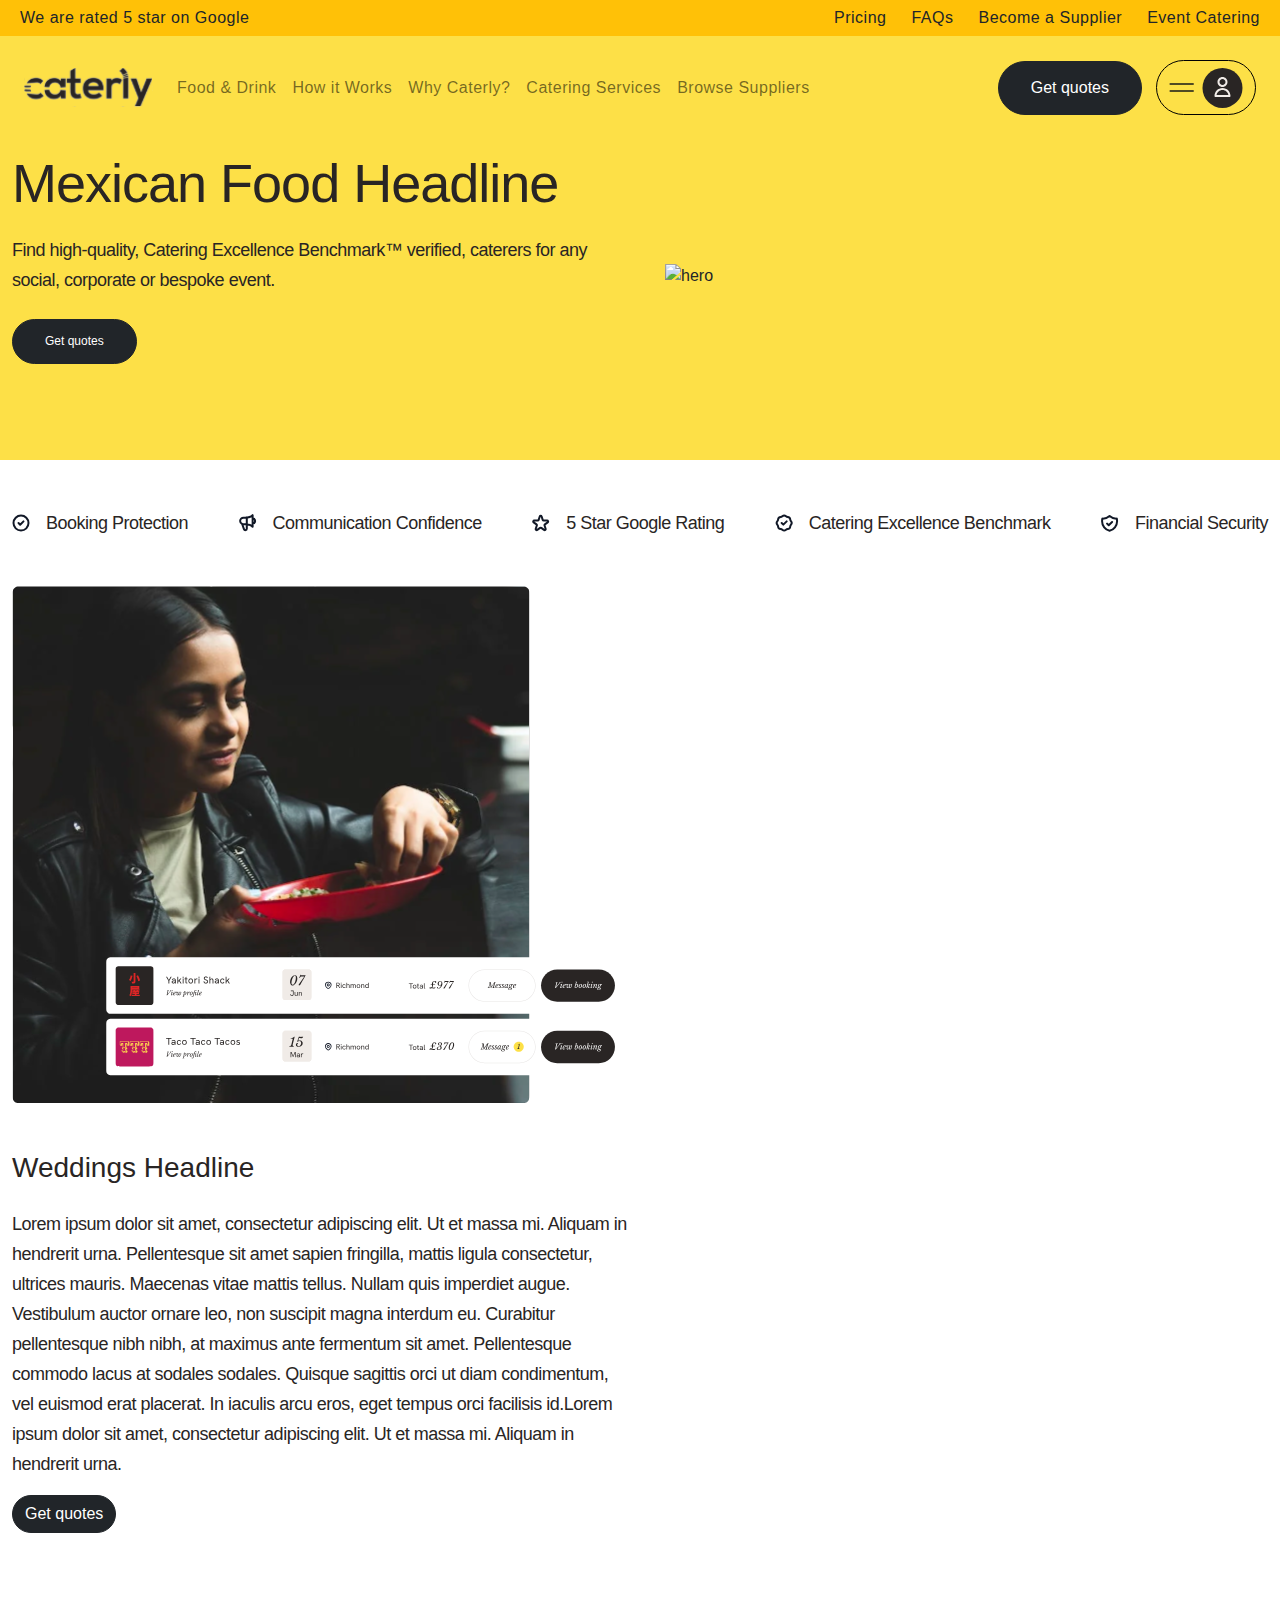
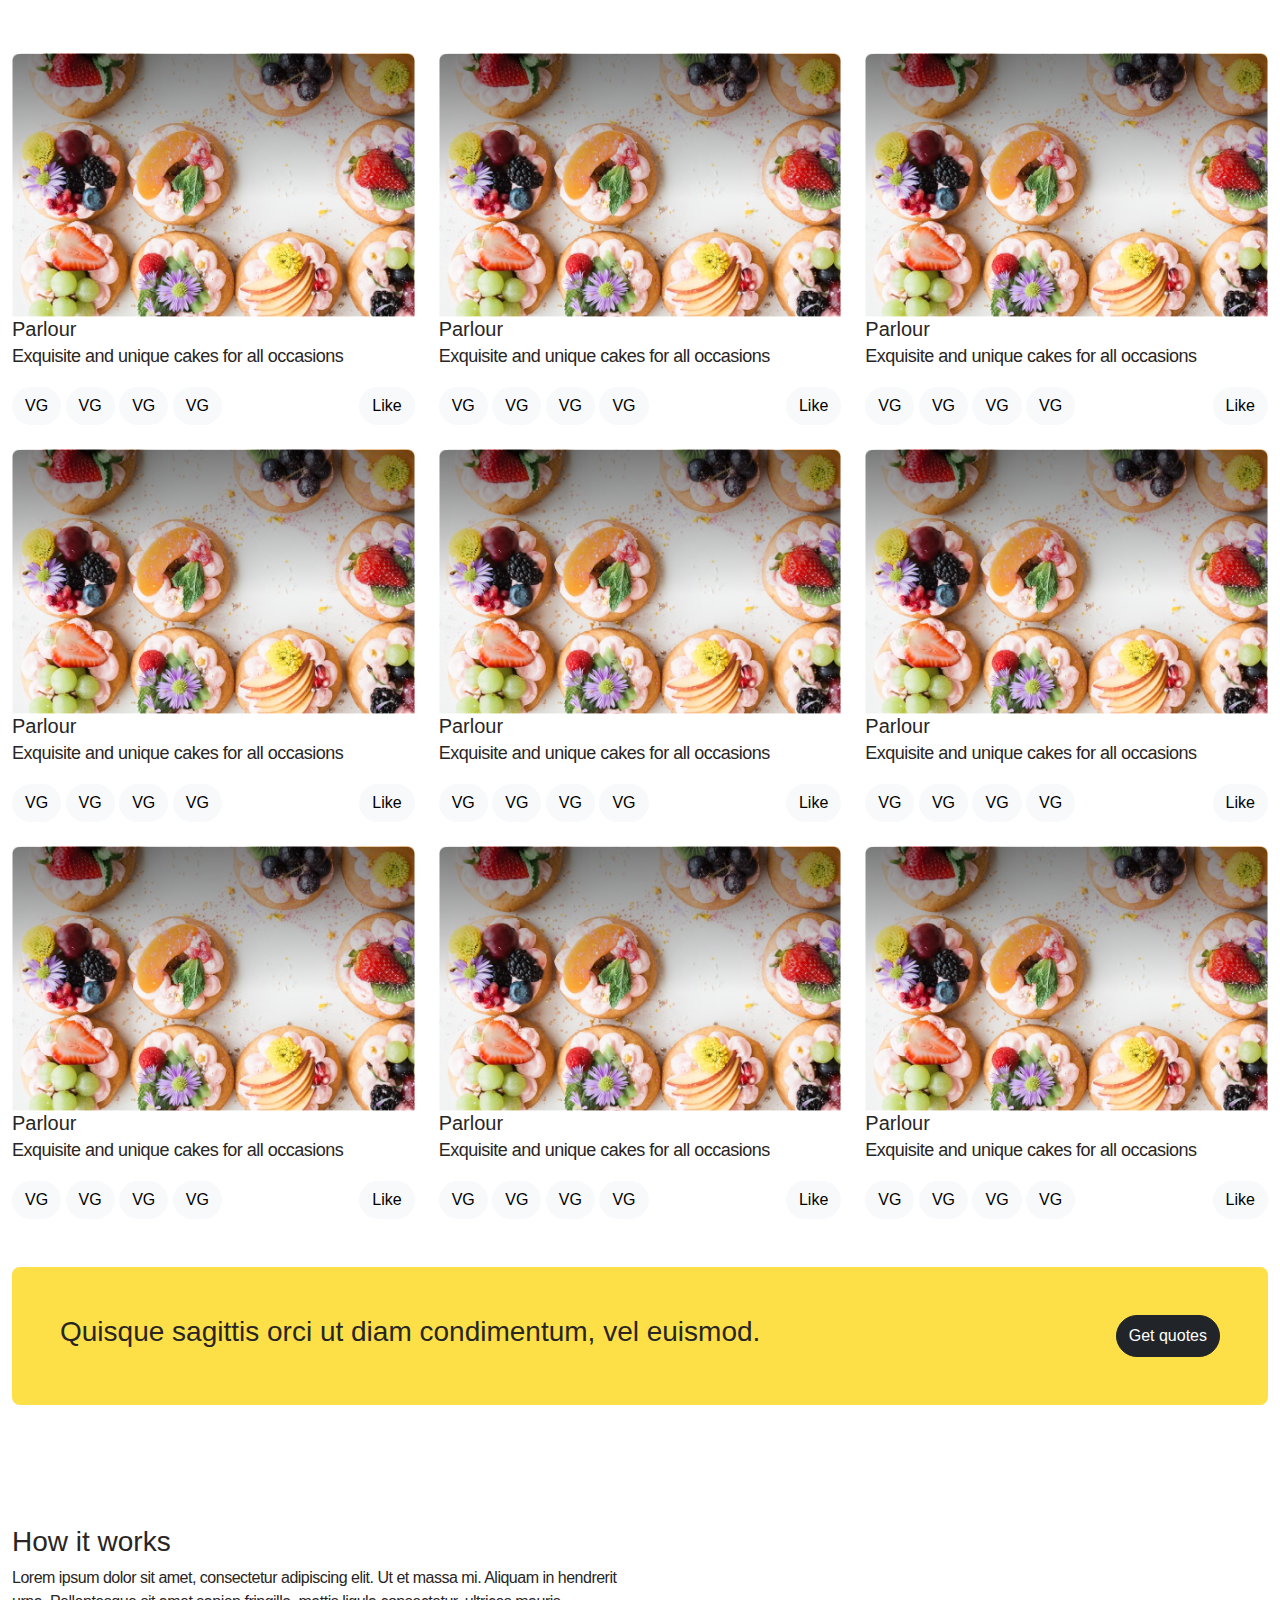
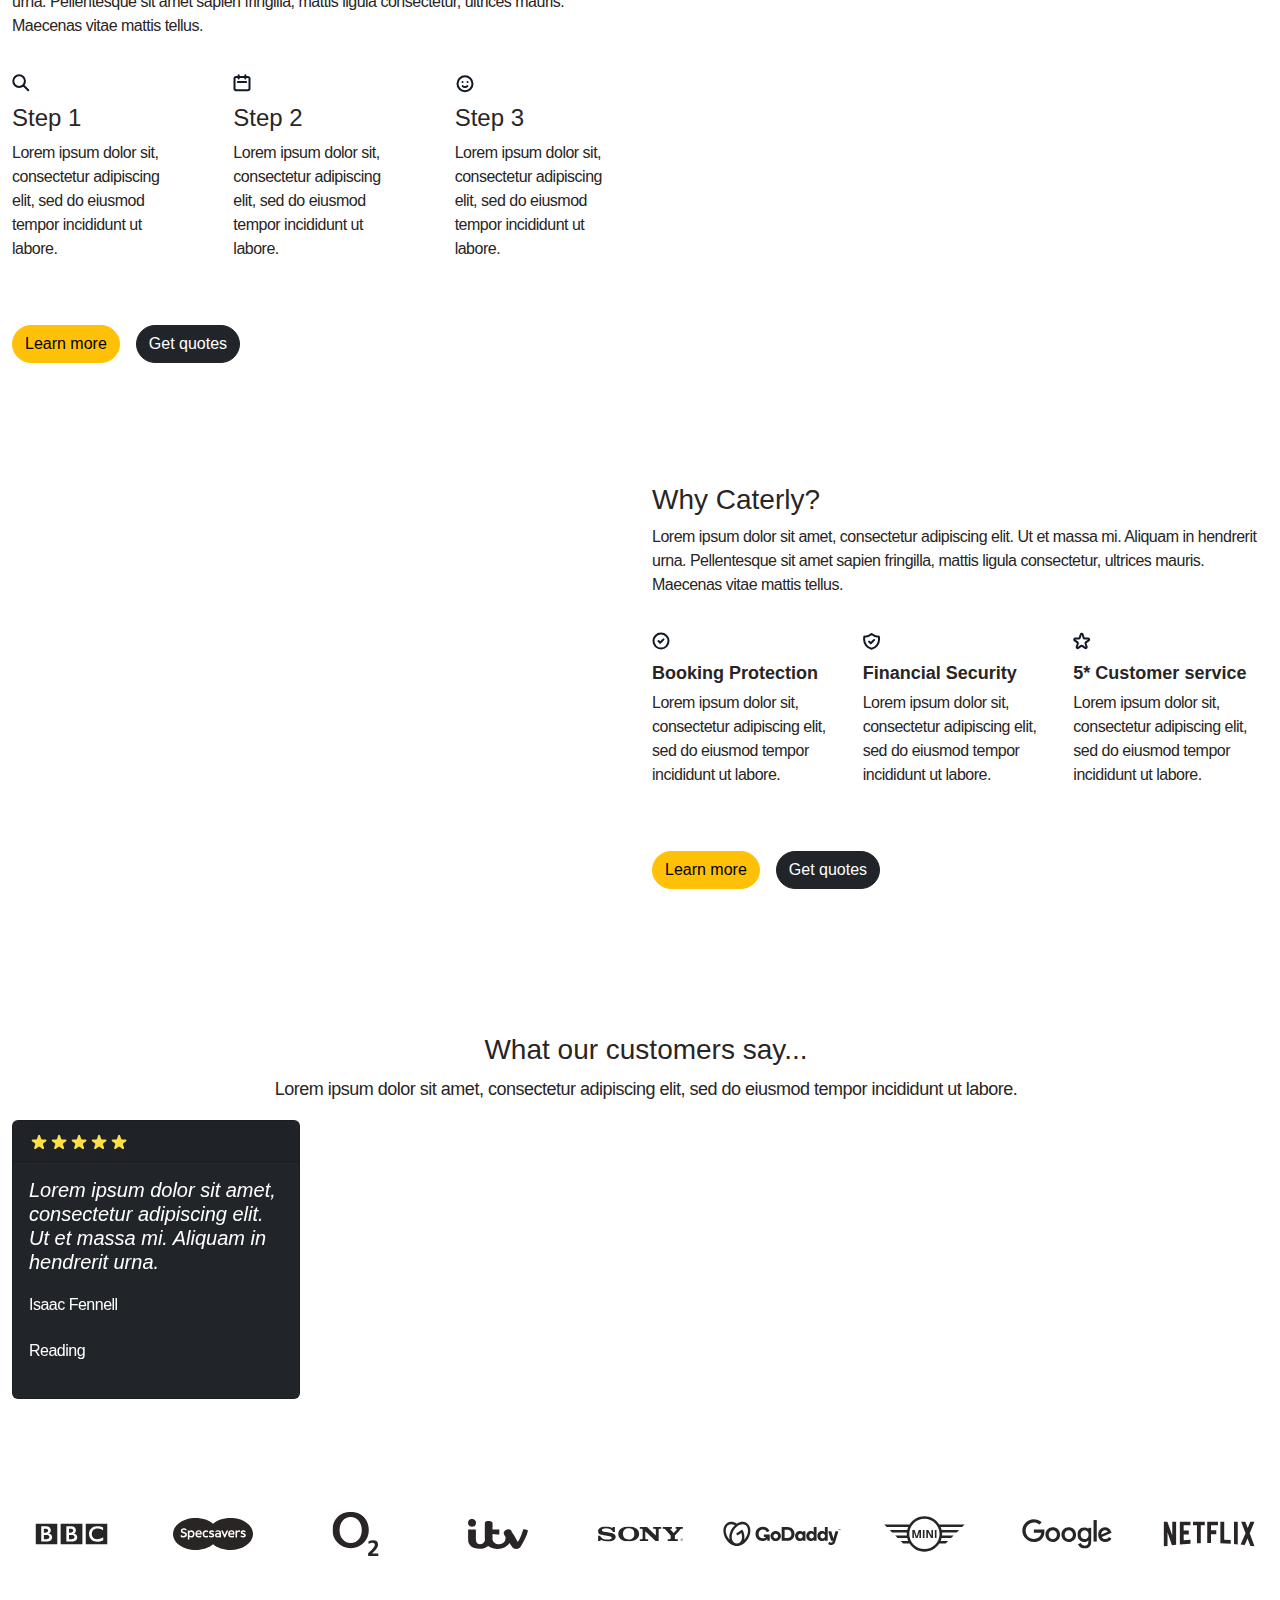
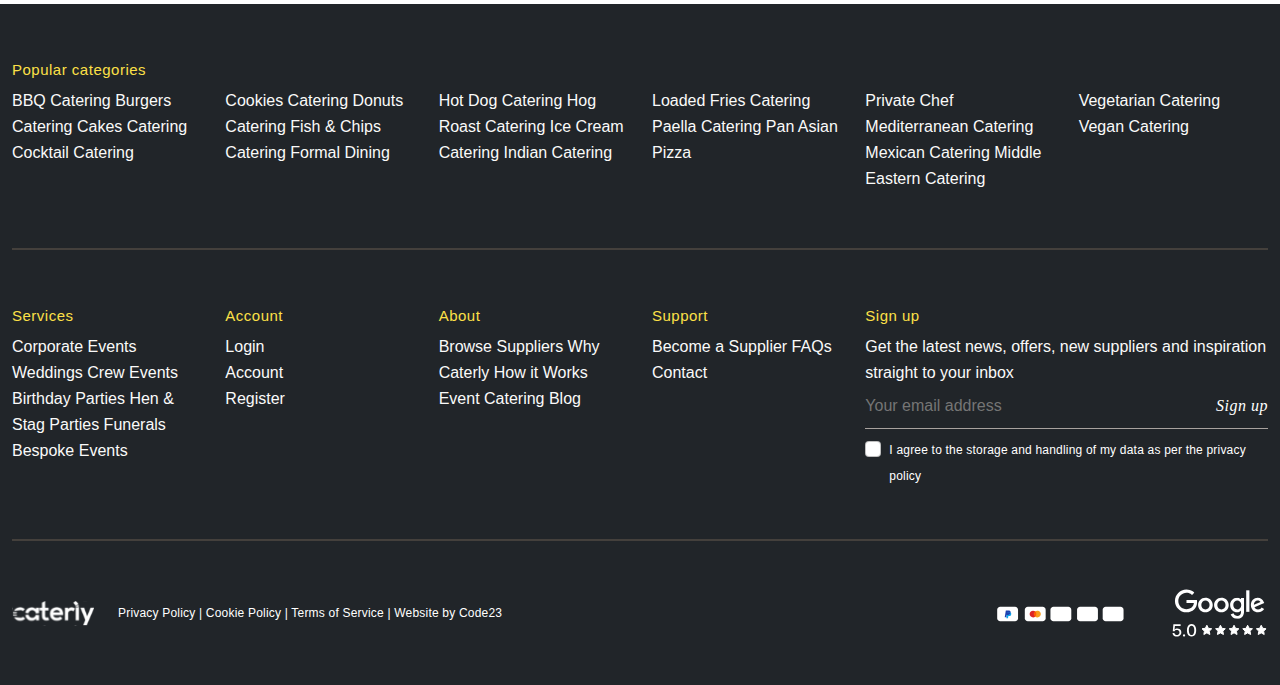
==== commit 93a61d03: "card" ====
--- a/mexican.html
+++ b/mexican.html
@@ -213,12 +213,12 @@
       </section>
       <section class="container-xxl">
         <div
-          class="pt-5 rounded-5 d-flex align-items-center gap-5 justify-content-between"
+          class="row pt-5 rounded-5 d-flex align-items-center gap-5 justify-content-between"
         >
-          <div>
-            <img src="/img/img/Group 5277.svg" alt="" />
-          </div>
-          <div>
+          <div class="col-12 col-lg-6">
+            <img class="img-fluid" src="/img/img/Group 5277.svg" alt="" />
+          </div>
+          <div class="col-12 col-lg-6">
             <h3>Weddings Headline</h3>
             <p class="pt-3">
               Lorem ipsum dolor sit amet, consectetur adipiscing elit. Ut et
@@ -239,12 +239,12 @@
           </div>
         </div>
       </section>
-      <section class="container-xxl">
-        <div>
-          <div class="">
+      <section class="container-xxl pt-5">
+        <div class="row pt-5">
+          <div class="col-lg-4 pt-4">
             <img
               src="/img/hero/Bitmap (1).png"
-              class="card-img-top w-25"
+              class="card-img-top img-fluid"
               alt="..."
             />
             <div class="card-body">
@@ -252,14 +252,280 @@
               <p class="card-text">
                 Exquisite and unique cakes for all occasions
               </p>
-              <span>
+              <span class="justify-content-between d-flex">
                 <span>
-                  <button type="button" class="btn btn-light">VG</button>
-                  <button type="button" class="btn btn-light">VG</button>
-                  <button type="button" class="btn btn-light">VG</button>
-                  <button type="button" class="btn btn-light">VG</button>
+                  <button type="button" class="btn btn-light rounded-5">
+                    VG
+                  </button>
+                  <button type="button" class="btn btn-light rounded-5">
+                    VG
+                  </button>
+                  <button type="button" class="btn btn-light rounded-5">
+                    VG
+                  </button>
+                  <button type="button" class="btn btn-light rounded-5">
+                    VG
+                  </button>
                 </span>
-                <button type="button" class="btn btn-light">Light</button>
+                <button type="button" class="btn btn-light rounded-5">
+                  Like
+                </button>
+              </span>
+            </div>
+          </div>
+          <div class="col-lg-4 pt-4">
+            <img
+              src="/img/hero/Bitmap (1).png"
+              class="card-img-top img-fluid"
+              alt="..."
+            />
+            <div class="card-body">
+              <h5 class="card-title">Parlour</h5>
+              <p class="card-text">
+                Exquisite and unique cakes for all occasions
+              </p>
+              <span class="d-flex justify-content-between">
+                <span>
+                  <button type="button" class="btn btn-light rounded-5">
+                    VG
+                  </button>
+                  <button type="button" class="btn btn-light rounded-5">
+                    VG
+                  </button>
+                  <button type="button" class="btn btn-light rounded-5">
+                    VG
+                  </button>
+                  <button type="button" class="btn btn-light rounded-5">
+                    VG
+                  </button>
+                </span>
+                <button type="button" class="btn btn-light rounded-5">
+                  Like
+                </button>
+              </span>
+            </div>
+          </div>
+          <div class="col-lg-4 pt-4">
+            <img
+              src="/img/hero/Bitmap (1).png"
+              class="card-img-top img-fluid"
+              alt="..."
+            />
+            <div class="card-body">
+              <h5 class="card-title">Parlour</h5>
+              <p class="card-text">
+                Exquisite and unique cakes for all occasions
+              </p>
+              <span class="d-flex justify-content-between">
+                <span>
+                  <button type="button" class="btn btn-light rounded-5">
+                    VG
+                  </button>
+                  <button type="button" class="btn btn-light rounded-5">
+                    VG
+                  </button>
+                  <button type="button" class="btn btn-light rounded-5">
+                    VG
+                  </button>
+                  <button type="button" class="btn btn-light rounded-5">
+                    VG
+                  </button>
+                </span>
+                <button type="button" class="btn btn-light rounded-5">
+                  Like
+                </button>
+              </span>
+            </div>
+          </div>
+          <div class="col-lg-4 pt-4">
+            <img
+              src="/img/hero/Bitmap (1).png"
+              class="card-img-top img-fluid"
+              alt="..."
+            />
+            <div class="card-body">
+              <h5 class="card-title">Parlour</h5>
+              <p class="card-text">
+                Exquisite and unique cakes for all occasions
+              </p>
+              <span class="d-flex justify-content-between">
+                <span>
+                  <button type="button" class="btn btn-light rounded-5">
+                    VG
+                  </button>
+                  <button type="button" class="btn btn-light rounded-5">
+                    VG
+                  </button>
+                  <button type="button" class="btn btn-light rounded-5">
+                    VG
+                  </button>
+                  <button type="button" class="btn btn-light rounded-5">
+                    VG
+                  </button>
+                </span>
+                <button type="button" class="btn btn-light rounded-5">
+                  Like
+                </button>
+              </span>
+            </div>
+          </div>
+          <div class="col-lg-4 pt-4">
+            <img
+              src="/img/hero/Bitmap (1).png"
+              class="card-img-top img-fluid"
+              alt="..."
+            />
+            <div class="card-body">
+              <h5 class="card-title">Parlour</h5>
+              <p class="card-text">
+                Exquisite and unique cakes for all occasions
+              </p>
+              <span class="d-flex justify-content-between">
+                <span>
+                  <button type="button" class="btn btn-light rounded-5">
+                    VG
+                  </button>
+                  <button type="button" class="btn btn-light rounded-5">
+                    VG
+                  </button>
+                  <button type="button" class="btn btn-light rounded-5">
+                    VG
+                  </button>
+                  <button type="button" class="btn btn-light rounded-5">
+                    VG
+                  </button>
+                </span>
+                <button type="button" class="btn btn-light rounded-5">
+                  Like
+                </button>
+              </span>
+            </div>
+          </div>
+          <div class="col-lg-4 pt-4">
+            <img
+              src="/img/hero/Bitmap (1).png"
+              class="card-img-top img-fluid"
+              alt="..."
+            />
+            <div class="card-body">
+              <h5 class="card-title">Parlour</h5>
+              <p class="card-text">
+                Exquisite and unique cakes for all occasions
+              </p>
+              <span class="d-flex justify-content-between">
+                <span>
+                  <button type="button" class="btn btn-light rounded-5">
+                    VG
+                  </button>
+                  <button type="button" class="btn btn-light rounded-5">
+                    VG
+                  </button>
+                  <button type="button" class="btn btn-light rounded-5">
+                    VG
+                  </button>
+                  <button type="button" class="btn btn-light rounded-5">
+                    VG
+                  </button>
+                </span>
+                <button type="button" class="btn btn-light rounded-5">
+                  Like
+                </button>
+              </span>
+            </div>
+          </div>
+          <div class="col-lg-4 pt-4">
+            <img
+              src="/img/hero/Bitmap (1).png"
+              class="card-img-top img-fluid"
+              alt="..."
+            />
+            <div class="card-body">
+              <h5 class="card-title">Parlour</h5>
+              <p class="card-text">
+                Exquisite and unique cakes for all occasions
+              </p>
+              <span class="d-flex justify-content-between">
+                <span>
+                  <button type="button" class="btn btn-light rounded-5">
+                    VG
+                  </button>
+                  <button type="button" class="btn btn-light rounded-5">
+                    VG
+                  </button>
+                  <button type="button" class="btn btn-light rounded-5">
+                    VG
+                  </button>
+                  <button type="button" class="btn btn-light rounded-5">
+                    VG
+                  </button>
+                </span>
+                <button type="button" class="btn btn-light rounded-5">
+                  Like
+                </button>
+              </span>
+            </div>
+          </div>
+          <div class="col-lg-4 pt-4">
+            <img
+              src="/img/hero/Bitmap (1).png"
+              class="card-img-top img-fluid"
+              alt="..."
+            />
+            <div class="card-body">
+              <h5 class="card-title">Parlour</h5>
+              <p class="card-text">
+                Exquisite and unique cakes for all occasions
+              </p>
+              <span class="d-flex justify-content-between">
+                <span>
+                  <button type="button" class="btn btn-light rounded-5">
+                    VG
+                  </button>
+                  <button type="button" class="btn btn-light rounded-5">
+                    VG
+                  </button>
+                  <button type="button" class="btn btn-light rounded-5">
+                    VG
+                  </button>
+                  <button type="button" class="btn btn-light rounded-5">
+                    VG
+                  </button>
+                </span>
+                <button type="button" class="btn btn-light rounded-5">
+                  Like
+                </button>
+              </span>
+            </div>
+          </div>
+          <div class="col-lg-4 pt-4">
+            <img
+              src="/img/hero/Bitmap (1).png"
+              class="card-img-top img-fluid"
+              alt="..."
+            />
+            <div class="card-body">
+              <h5 class="card-title">Parlour</h5>
+              <p class="card-text">
+                Exquisite and unique cakes for all occasions
+              </p>
+              <span class="d-flex justify-content-between">
+                <span>
+                  <button type="button" class="btn btn-light rounded-5">
+                    VG
+                  </button>
+                  <button type="button" class="btn btn-light rounded-5">
+                    VG
+                  </button>
+                  <button type="button" class="btn btn-light rounded-5">
+                    VG
+                  </button>
+                  <button type="button" class="btn btn-light rounded-5">
+                    VG
+                  </button>
+                </span>
+                <button type="button" class="btn btn-light rounded-5">
+                  Like
+                </button>
               </span>
             </div>
           </div>
@@ -974,17 +1240,18 @@
             <div class="footer-info-left d-flex align-items-center gap-4">
               <div class="footer-info-img">
                 <svg
-                  width="127"
-                  height="39"
-                  viewBox="0 0 127 39"
+                  width="82"
+                  height="25"
+                  viewBox="0 0 82 25"
                   fill="none"
                   xmlns="http://www.w3.org/2000/svg"
                   xmlns:xlink="http://www.w3.org/1999/xlink"
                 >
                   <rect
-                    y="0.304688"
-                    width="126.459"
-                    height="38.0317"
+                    x="0.678955"
+                    y="0.0419922"
+                    width="81.321"
+                    height="24.3416"
                     fill="url(#pattern0)"
                   />
                   <defs>
@@ -995,12 +1262,12 @@
                       height="1"
                     >
                       <use
-                        xlink:href="#image0_453_456"
+                        xlink:href="#image0_301_7350"
                         transform="scale(0.00112108 0.00374532)"
                       />
                     </pattern>
                     <image
-                      id="image0_453_456"
+                      id="image0_301_7350"
                       width="892"
                       height="267"
                       xlink:href="[data-uri]"
@@ -1019,271 +1286,125 @@
             <div class="footer-info-right d-flex align-items-center gap-5">
               <div class="footer-icon">
                 <svg
-                  width="35"
-                  height="25"
-                  viewBox="0 0 35 25"
+                  width="22"
+                  height="16"
+                  viewBox="0 0 22 16"
                   fill="none"
                   xmlns="http://www.w3.org/2000/svg"
                 >
                   <path
                     fill-rule="evenodd"
                     clip-rule="evenodd"
-                    d="M0.610352 3.98779C0.610352 2.33094 1.9535 0.987793 3.61035 0.987793H31.4884C33.1453 0.987793 34.4884 2.33094 34.4884 3.98779V21.7114C34.4884 23.3683 33.1453 24.7114 31.4884 24.7114H3.61035C1.9535 24.7114 0.610352 23.3683 0.610352 21.7114V3.98779Z"
+                    d="M0.186035 3.77636C0.186035 2.11951 1.52918 0.776367 3.18604 0.776367H18.0453C19.7021 0.776367 21.0453 2.11951 21.0453 3.77637V12.3146C21.0453 13.9715 19.7021 15.3146 18.0453 15.3146H3.18603C1.52918 15.3146 0.186035 13.9715 0.186035 12.3146V3.77636Z"
                     fill="white"
                   />
                   <path
                     fill-rule="evenodd"
                     clip-rule="evenodd"
-                    d="M15.2097 7.17651H18.7125C19.6991 7.17651 20.8692 7.20873 21.652 7.9023C22.1748 8.36565 22.4492 9.10386 22.3858 9.89635C22.171 12.5837 20.5711 14.0889 18.4257 14.0889H16.6981C16.4041 14.0889 16.2092 14.2846 16.1263 14.8149L15.6441 17.896C15.6129 18.096 15.5266 18.2137 15.3692 18.228H13.2114C12.972 18.228 12.8869 18.044 12.9495 17.6454L14.5033 7.76119C14.5655 7.36508 14.7812 7.17651 15.2097 7.17651Z"
+                    d="M9.17511 4.56885H11.3319C11.9393 4.56885 12.6597 4.58859 13.1417 5.01362C13.4636 5.29757 13.6326 5.74996 13.5935 6.23561C13.4613 7.88246 12.4762 8.80487 11.1552 8.80487H10.0915C9.9105 8.80487 9.79049 8.92483 9.73944 9.24976L9.44259 11.138C9.42335 11.2605 9.37024 11.3327 9.27332 11.3414H7.94472C7.7973 11.3414 7.74491 11.2286 7.78345 10.9844L8.74018 4.92715C8.77849 4.68441 8.91129 4.56885 9.17511 4.56885Z"
                     fill="#1E40AF"
                   />
                   <path
                     fill-rule="evenodd"
                     clip-rule="evenodd"
-                    d="M17.4624 10.271H20.9618C22.8404 10.271 23.5478 11.2265 23.4386 12.6326C23.2585 14.9505 21.8636 16.2322 20.0135 16.2322H19.0793C18.8258 16.2322 18.6552 16.4006 18.5861 16.8583L18.1854 19.5155C18.1594 19.6881 18.0691 19.7895 17.9334 19.8018H15.7392C15.5327 19.8018 15.4593 19.6431 15.5133 19.2994L16.8532 10.7753C16.9069 10.4336 17.0929 10.271 17.4624 10.271Z"
+                    d="M10.5621 6.46533H12.7167C13.8734 6.46533 14.3089 7.05086 14.2417 7.91254C14.1308 9.333 13.272 10.1184 12.1328 10.1184H11.5577C11.4016 10.1184 11.2965 10.2217 11.254 10.5022L11.0073 12.1306C10.9913 12.2363 10.9356 12.2984 10.8521 12.306H9.50106C9.37393 12.306 9.32872 12.2087 9.36198 11.9981L10.187 6.77436C10.22 6.56499 10.3346 6.46533 10.5621 6.46533Z"
                     fill="#0EA5E9"
                   />
                   <path
                     fill-rule="evenodd"
                     clip-rule="evenodd"
-                    d="M16.0095 14.6652L16.6211 10.7752C16.6748 10.4336 16.8609 10.271 17.2305 10.271H20.7298C21.3091 10.271 21.777 10.3619 22.1438 10.5292C21.7922 12.921 20.2526 14.2499 18.2365 14.2499H16.5087C16.2814 14.2499 16.1115 14.3667 16.0095 14.6652Z"
+                    d="M9.66748 9.15818L10.0441 6.77432C10.0772 6.565 10.1917 6.46535 10.4193 6.46535H12.5739C12.9305 6.46535 13.2187 6.52101 13.4445 6.62356C13.228 8.08929 12.28 8.90365 11.0387 8.90365H9.9749C9.83492 8.90365 9.73032 8.97522 9.66748 9.15818Z"
                     fill="#1E40AF"
                   />
                 </svg>
-
                 <svg
-                  width="35"
-                  height="25"
-                  viewBox="0 0 35 25"
+                  width="22"
+                  height="16"
+                  viewBox="0 0 22 16"
                   fill="none"
                   xmlns="http://www.w3.org/2000/svg"
                 >
                   <path
                     fill-rule="evenodd"
                     clip-rule="evenodd"
-                    d="M0.982635 3.98779C0.982635 2.33094 2.32578 0.987793 3.98264 0.987793H31.8607C33.5175 0.987793 34.8607 2.33094 34.8607 3.98779V21.7114C34.8607 23.3683 33.5175 24.7114 31.8607 24.7114H3.98264C2.32578 24.7114 0.982635 23.3683 0.982635 21.7114V3.98779Z"
+                    d="M0.812134 3.77636C0.812134 2.11951 2.15528 0.776367 3.81213 0.776367H18.6714C20.3282 0.776367 21.6714 2.11951 21.6714 3.77637V12.3146C21.6714 13.9715 20.3282 15.3146 18.6714 15.3146H3.81213C2.15528 15.3146 0.812134 13.9715 0.812134 12.3146V3.77636Z"
                     fill="white"
                   />
                   <g opacity="0.01">
                     <rect
-                      x="7.65559"
-                      y="6.14502"
-                      width="20.4373"
-                      height="13.3936"
+                      x="4.92078"
+                      y="3.93677"
+                      width="12.5835"
+                      height="8.20783"
                       fill="white"
                     />
                   </g>
                   <rect
-                    x="15.1794"
-                    y="8.47852"
-                    width="5.39124"
-                    height="8.7251"
+                    x="9.55328"
+                    y="5.3667"
+                    width="3.31947"
+                    height="5.3469"
                     fill="#FF5F00"
                   />
                   <path
                     fill-rule="evenodd"
                     clip-rule="evenodd"
-                    d="M15.7347 12.8418C15.7333 11.1395 16.522 9.53108 17.8734 8.48004C15.5775 6.69218 12.2805 6.95259 10.2995 9.07827C8.31841 11.204 8.31841 14.4812 10.2995 16.6069C12.2805 18.7326 15.5775 18.993 17.8734 17.2051C16.5216 16.1538 15.7328 14.5447 15.7347 12.8418Z"
+                    d="M9.89522 8.0407C9.89438 6.99749 10.38 6.01183 11.2121 5.36773C9.79847 4.27209 7.76845 4.43168 6.54868 5.73434C5.32891 7.03699 5.32891 9.04536 6.54868 10.348C7.76845 11.6507 9.79847 11.8103 11.2121 10.7146C10.3797 10.0703 9.89409 9.08425 9.89522 8.0407Z"
                     fill="#DC2626"
                   />
                   <path
                     fill-rule="evenodd"
                     clip-rule="evenodd"
-                    d="M26.4097 16.1397V16.5023H26.372V16.1397H26.2916V16.0647H26.4952V16.1397H26.4097ZM26.8049 16.0647V16.5023H26.7622V16.171L26.6954 16.4554H26.6492L26.5825 16.171V16.5023H26.538V16.0647H26.5996L26.6715 16.3773L26.7433 16.0647H26.8049Z"
+                    d="M16.468 10.0616V10.2838H16.4448V10.0616H16.3953V10.0156H16.5206V10.0616H16.468ZM16.7113 10.0156V10.2838H16.685V10.0808L16.6439 10.2551H16.6154L16.5744 10.0808V10.2838H16.547V10.0156H16.5849L16.6291 10.2072L16.6734 10.0156H16.7113Z"
                     fill="#F79E1B"
                   />
                   <path
                     fill-rule="evenodd"
                     clip-rule="evenodd"
-                    d="M26.934 12.8418C26.934 14.9661 25.7098 16.904 23.7814 17.8324C21.853 18.7607 19.5589 18.5165 17.8734 17.2035C19.2243 16.1516 20.013 14.5434 20.013 12.841C20.013 11.1386 19.2243 9.53038 17.8734 8.47844C19.5589 7.16545 21.853 6.92128 23.7814 7.84962C25.7098 8.77796 26.934 10.7158 26.934 12.8402V12.8418Z"
+                    d="M16.7908 8.04079C16.7908 9.34265 16.0371 10.5302 14.8497 11.0991C13.6623 11.668 12.2498 11.5184 11.2121 10.7138C12.0438 10.0691 12.5295 9.08359 12.5295 8.04032C12.5295 6.99705 12.0438 6.01152 11.2121 5.36687C12.2498 4.56225 13.6623 4.41262 14.8497 4.98152C16.0371 5.55043 16.7908 6.73799 16.7908 8.03985V8.04079Z"
                     fill="#F79E1B"
                   />
                 </svg>
                 <svg
-                  width="35"
-                  height="25"
-                  viewBox="0 0 35 25"
+                  width="22"
+                  height="16"
+                  viewBox="0 0 22 16"
                   fill="none"
                   xmlns="http://www.w3.org/2000/svg"
                 >
                   <path
                     fill-rule="evenodd"
                     clip-rule="evenodd"
-                    d="M0.354721 3.98779C0.354721 2.33094 1.69787 0.987793 3.35472 0.987793H31.2328C32.8896 0.987793 34.2328 2.33094 34.2328 3.98779V21.7114C34.2328 23.3683 32.8896 24.7114 31.2328 24.7114H3.35472C1.69787 24.7114 0.354721 23.3683 0.354721 21.7114V3.98779Z"
+                    d="M0.438538 3.77636C0.438538 2.11951 1.78168 0.776367 3.43854 0.776367H18.2978C19.9546 0.776367 21.2978 2.11951 21.2978 3.77637V12.3146C21.2978 13.9715 19.9546 15.3146 18.2978 15.3146H3.43853C1.78168 15.3146 0.438538 13.9715 0.438538 12.3146V3.77636Z"
                     fill="white"
-                  />
-                  <path
-                    fill-rule="evenodd"
-                    clip-rule="evenodd"
-                    d="M15.7653 16.3277H13.9484L15.0848 9.4519H16.9016L15.7653 16.3277Z"
-                    fill="#1F348A"
-                  />
-                  <path
-                    fill-rule="evenodd"
-                    clip-rule="evenodd"
-                    d="M22.3519 9.61988C21.9935 9.48076 21.4251 9.32715 20.7222 9.32715C18.9279 9.32715 17.6644 10.2634 17.6567 11.6019C17.6418 12.5895 18.5613 13.138 19.2491 13.4673C19.952 13.8037 20.191 14.0234 20.191 14.3233C20.1838 14.7839 19.6229 14.9962 19.0998 14.9962C18.3744 14.9962 17.9857 14.8868 17.3951 14.6305L17.1558 14.5206L16.9016 16.0641C17.3277 16.2541 18.1128 16.4226 18.9279 16.43C20.8344 16.43 22.0756 15.5083 22.0903 14.0819C22.0975 13.2992 21.612 12.6994 20.5651 12.2093C19.9296 11.8947 19.5405 11.6826 19.5405 11.3607C19.5479 11.0681 19.8696 10.7683 20.587 10.7683C21.1777 10.7537 21.6117 10.8926 21.9404 11.0316L22.1048 11.1046L22.3519 9.61988Z"
-                    fill="#1F348A"
-                  />
-                  <path
-                    fill-rule="evenodd"
-                    clip-rule="evenodd"
-                    d="M25.6041 9.4519H27.0095L28.4753 16.3276H26.793C26.793 16.3276 26.6284 15.5376 26.5762 15.2962H24.2434C24.176 15.479 23.8621 16.3276 23.8621 16.3276H21.9556L24.6545 10.0224C24.8414 9.57615 25.1707 9.4519 25.6041 9.4519ZM25.4921 11.9681C25.4921 11.9681 24.9164 13.4968 24.7667 13.8918H26.277C26.2022 13.5481 25.8582 11.9022 25.8582 11.9022L25.7312 11.3098C25.6777 11.4623 25.6004 11.6721 25.5482 11.8136C25.5129 11.9095 25.4891 11.974 25.4921 11.9681Z"
-                    fill="#1F348A"
-                  />
-                  <path
-                    fill-rule="evenodd"
-                    clip-rule="evenodd"
-                    d="M12.4308 9.4519L10.6514 14.1405L10.457 13.1896C10.128 12.0924 9.09626 10.9003 7.94492 10.3075L9.57477 16.3204H11.4961L14.352 9.4519H12.4308V9.4519Z"
-                    fill="#1F348A"
-                  />
-                  <path
-                    fill-rule="evenodd"
-                    clip-rule="evenodd"
-                    d="M8.9991 9.4519H6.07582L6.04591 9.59083C8.32625 10.1614 9.83648 11.5368 10.457 13.1899L9.82147 10.0299C9.71685 9.59073 9.39533 9.46639 8.9991 9.4519Z"
-                    fill="#FDE047"
                   />
                 </svg>
                 <svg
-                  width="35"
-                  height="25"
-                  viewBox="0 0 35 25"
+                  width="21"
+                  height="16"
+                  viewBox="0 0 21 16"
                   fill="none"
                   xmlns="http://www.w3.org/2000/svg"
                 >
                   <path
                     fill-rule="evenodd"
                     clip-rule="evenodd"
-                    d="M0.726471 3.98779C0.726471 2.33094 2.06962 0.987793 3.72647 0.987793H31.6045C33.2614 0.987793 34.6045 2.33094 34.6045 3.98779V21.7114C34.6045 23.3683 33.2614 24.7114 31.6045 24.7114H3.72647C2.06962 24.7114 0.726471 23.3683 0.726471 21.7114V3.98779Z"
+                    d="M0.0646362 3.77636C0.0646362 2.11951 1.40778 0.776367 3.06464 0.776367H17.9239C19.5807 0.776367 20.9239 2.11951 20.9239 3.77637V12.3146C20.9239 13.9715 19.5807 15.3146 17.9239 15.3146H3.06463C1.40778 15.3146 0.0646362 13.9715 0.0646362 12.3146V3.77636Z"
                     fill="white"
-                  />
-                  <path
-                    fill-rule="evenodd"
-                    clip-rule="evenodd"
-                    d="M0.7668 11.3189L2.47203 7.35645H3.76482L5.46842 11.3189H4.33377L4.02077 10.5254H2.19163L1.877 11.3189H0.7668ZM3.66048 9.66516L3.10294 8.27862L2.54376 9.66516H3.66048Z"
-                    fill="#3B82F6"
-                  />
-                  <path
-                    fill-rule="evenodd"
-                    clip-rule="evenodd"
-                    d="M5.5858 11.3182V7.35571L7.16345 7.36157L8.08106 9.9163L8.97671 7.35571H10.5417V11.3182H9.55055V8.39846L8.49987 11.3182H7.6306L6.57699 8.39846V11.3182H5.5858Z"
-                    fill="#3B82F6"
-                  />
-                  <path
-                    fill-rule="evenodd"
-                    clip-rule="evenodd"
-                    d="M11.2199 11.3182V7.35571H14.4543V8.24205H12.2215V8.91983H14.4022V9.75403H12.2215V10.4579H14.4543V11.3182H11.2199Z"
-                    fill="#3B82F6"
-                  />
-                  <path
-                    fill-rule="evenodd"
-                    clip-rule="evenodd"
-                    d="M15.0282 11.3189V7.35645H17.2339C17.9647 7.35645 18.6196 7.80812 18.6196 8.64196C18.6196 9.35477 18.0675 9.8139 17.5322 9.85904L18.8364 11.3189H17.6251L16.4367 9.91118H16.0194V11.3189H15.0282ZM17.1524 8.24278H16.0194V9.07698H17.167C17.3657 9.07698 17.6219 8.92312 17.6219 8.65988C17.6219 8.45526 17.4242 8.24278 17.1524 8.24278Z"
-                    fill="#3B82F6"
-                  />
-                  <path
-                    fill-rule="evenodd"
-                    clip-rule="evenodd"
-                    d="M20.0363 11.3182H19.0242V7.35571H20.0363V11.3182Z"
-                    fill="#3B82F6"
-                  />
-                  <path
-                    fill-rule="evenodd"
-                    clip-rule="evenodd"
-                    d="M22.436 11.3182H22.2175C21.1606 11.3182 20.5188 10.4859 20.5188 9.35323C20.5188 8.19256 21.1534 7.35571 22.4882 7.35571H23.5837V8.29419H22.4481C21.9063 8.29419 21.5231 8.7168 21.5231 9.363C21.5231 10.1304 21.9612 10.4527 22.5925 10.4527H22.8533L22.436 11.3182Z"
-                    fill="#3B82F6"
-                  />
-                  <path
-                    fill-rule="evenodd"
-                    clip-rule="evenodd"
-                    d="M22.8876 11.3189L24.5928 7.35645H25.8856L27.5892 11.3189H26.4545L26.1415 10.5254H24.3124L23.9978 11.3189H22.8876ZM25.7813 9.66516L25.2237 8.27862L24.6645 9.66516H25.7813Z"
-                    fill="#3B82F6"
-                  />
-                  <path
-                    fill-rule="evenodd"
-                    clip-rule="evenodd"
-                    d="M27.7049 11.3182V7.35571H28.9651L30.5742 9.84527V7.35571H31.5654V11.3182H30.3459L28.6961 8.76342V11.3182H27.7049Z"
-                    fill="#3B82F6"
-                  />
-                  <path
-                    fill-rule="evenodd"
-                    clip-rule="evenodd"
-                    d="M7.98552 18.2525V14.29H11.2199V15.1764H8.98714V15.8542H11.1678V16.6884H8.98714V17.3922H11.2199V18.2525H7.98552Z"
-                    fill="#3B82F6"
-                  />
-                  <path
-                    fill-rule="evenodd"
-                    clip-rule="evenodd"
-                    d="M23.8341 18.2525V14.29H27.0685V15.1764H24.8357V15.8542H27.0059V16.6884H24.8357V17.3922H27.0685V18.2525H23.8341Z"
-                    fill="#3B82F6"
-                  />
-                  <path
-                    fill-rule="evenodd"
-                    clip-rule="evenodd"
-                    d="M11.3454 18.2525L12.9203 16.2957L11.308 14.29H12.5567L13.5169 15.5299L14.4804 14.29H15.6803L14.0891 16.2713L15.6669 18.2525H14.4183L13.486 17.0321L12.5763 18.2525H11.3454Z"
-                    fill="#3B82F6"
-                  />
-                  <path
-                    fill-rule="evenodd"
-                    clip-rule="evenodd"
-                    d="M15.7846 18.2532V14.2908H17.974C18.8724 14.2908 19.3972 14.8694 19.3972 15.6235C19.3972 16.5338 18.7281 17.0019 17.8452 17.0019H16.8019V18.2532H15.7846ZM17.9007 15.1869H16.8019V16.0993H17.8974C18.1869 16.0993 18.3897 15.9075 18.3897 15.6431C18.3897 15.3616 18.1859 15.1869 17.9007 15.1869Z"
-                    fill="#3B82F6"
-                  />
-                  <path
-                    fill-rule="evenodd"
-                    clip-rule="evenodd"
-                    d="M19.8276 18.2525V14.29H22.0333C22.7642 14.29 23.419 14.7417 23.419 15.5755C23.419 16.2884 22.8669 16.7475 22.3317 16.7926L23.6359 18.2525H22.4246L21.2361 16.8448H20.8188V18.2525H19.8276ZM21.9518 15.1764H20.8188V16.0106H21.9665C22.1652 16.0106 22.4213 15.8567 22.4213 15.5935C22.4213 15.3889 22.2236 15.1764 21.9518 15.1764Z"
-                    fill="#3B82F6"
-                  />
-                  <path
-                    fill-rule="evenodd"
-                    clip-rule="evenodd"
-                    d="M27.5276 18.2525V17.3922H29.5113C29.8048 17.3922 29.9319 17.2337 29.9319 17.0598C29.9319 16.8933 29.8052 16.7249 29.5113 16.7249H28.6149C27.8357 16.7249 27.4017 16.2504 27.4017 15.5381C27.4017 14.9027 27.7991 14.29 28.957 14.29H30.8872L30.4698 15.1816H28.8005C28.4814 15.1816 28.3831 15.3489 28.3831 15.5088C28.3831 15.673 28.5045 15.8542 28.7483 15.8542H29.6873C30.5559 15.8542 30.9328 16.3466 30.9328 16.9914C30.9328 17.6847 30.5128 18.2525 29.64 18.2525H27.5276Z"
-                    fill="#3B82F6"
-                  />
-                  <path
-                    fill-rule="evenodd"
-                    clip-rule="evenodd"
-                    d="M31.1655 18.2525V17.3922H33.1491C33.4426 17.3922 33.5697 17.2337 33.5697 17.0598C33.5697 16.8933 33.443 16.7249 33.1491 16.7249H32.2527C31.4735 16.7249 31.0396 16.2504 31.0396 15.5381C31.0396 14.9027 31.437 14.29 32.5948 14.29H34.5251L34.1077 15.1816H32.4383C32.1192 15.1816 32.021 15.3489 32.021 15.5088C32.021 15.673 32.1424 15.8542 32.3862 15.8542H33.3252C34.1938 15.8542 34.5707 16.3466 34.5707 16.9914C34.5707 17.6847 34.1507 18.2525 33.2779 18.2525H31.1655Z"
-                    fill="#3B82F6"
                   />
                 </svg>
                 <svg
-                  width="34"
-                  height="25"
-                  viewBox="0 0 34 25"
+                  width="22"
+                  height="16"
+                  viewBox="0 0 22 16"
                   fill="none"
                   xmlns="http://www.w3.org/2000/svg"
                 >
                   <path
                     fill-rule="evenodd"
                     clip-rule="evenodd"
-                    d="M0.0985107 3.98779C0.0985107 2.33094 1.44166 0.987793 3.09851 0.987793H30.9766C32.6334 0.987793 33.9766 2.33094 33.9766 3.98779V21.7114C33.9766 23.3683 32.6334 24.7114 30.9766 24.7114H3.09851C1.44166 24.7114 0.0985107 23.3683 0.0985107 21.7114V3.98779Z"
+                    d="M0.690674 3.77636C0.690674 2.11951 2.03382 0.776367 3.69067 0.776367H18.5499C20.2068 0.776367 21.5499 2.11951 21.5499 3.77637V12.3146C21.5499 13.9715 20.2068 15.3146 18.5499 15.3146H3.69067C2.03382 15.3146 0.690674 13.9715 0.690674 12.3146V3.77636Z"
                     fill="white"
-                  />
-                  <rect
-                    x="14.3336"
-                    y="8.19385"
-                    width="5.48104"
-                    height="9.99847"
-                    fill="#7673C0"
-                  />
-                  <path
-                    fill-rule="evenodd"
-                    clip-rule="evenodd"
-                    d="M14.6833 13.1923C14.6818 11.2415 15.564 9.39835 17.0758 8.19391C14.5075 6.14512 10.8193 6.44355 8.60324 8.87945C6.38714 11.3154 6.38714 15.0709 8.60324 17.5068C10.8193 19.9427 14.5075 20.2412 17.0758 18.1924C15.5635 16.9876 14.6812 15.1436 14.6833 13.1923Z"
-                    fill="#DC2626"
-                  />
-                  <path
-                    fill-rule="evenodd"
-                    clip-rule="evenodd"
-                    d="M26.6128 16.9694V17.375H26.5693V16.9694H26.4875V16.8855H26.6946V16.9694H26.6128ZM27.0148 16.8855V17.375L26.9695 17.3785V17.0079L26.9017 17.3261H26.8547L26.7868 17.0079V17.375H26.7416V16.8855H26.806L26.8791 17.2351L26.9521 16.8855H27.0148Z"
-                    fill="#0EA5E9"
-                  />
-                  <path
-                    fill-rule="evenodd"
-                    clip-rule="evenodd"
-                    d="M27.2097 13.1923C27.2096 15.6267 25.8402 17.8474 23.683 18.9112C21.5257 19.975 18.9595 19.6952 17.0741 18.1906C18.5852 16.9852 19.4675 15.1423 19.4675 13.1914C19.4675 11.2405 18.5852 9.39762 17.0741 8.19216C18.9597 6.68735 21.5264 6.40768 23.6837 7.47195C25.8411 8.53622 27.2103 10.7575 27.2097 13.1923Z"
-                    fill="#0EA5E9"
                   />
                 </svg>
               </div>
@@ -1586,17 +1707,18 @@
           <div class="footer-info-left d-flex align-items-center gap-4 pt-5">
             <div class="footer-info-img">
               <svg
-                width="127"
-                height="39"
-                viewBox="0 0 127 39"
+                width="82"
+                height="25"
+                viewBox="0 0 82 25"
                 fill="none"
                 xmlns="http://www.w3.org/2000/svg"
                 xmlns:xlink="http://www.w3.org/1999/xlink"
               >
                 <rect
-                  y="0.304688"
-                  width="126.459"
-                  height="38.0317"
+                  x="0.678955"
+                  y="0.0419922"
+                  width="81.321"
+                  height="24.3416"
                   fill="url(#pattern0)"
                 />
                 <defs>
@@ -1607,12 +1729,12 @@
                     height="1"
                   >
                     <use
-                      xlink:href="#image0_453_456"
+                      xlink:href="#image0_301_7350"
                       transform="scale(0.00112108 0.00374532)"
                     />
                   </pattern>
                   <image
-                    id="image0_453_456"
+                    id="image0_301_7350"
                     width="892"
                     height="267"
                     xlink:href="[data-uri]"
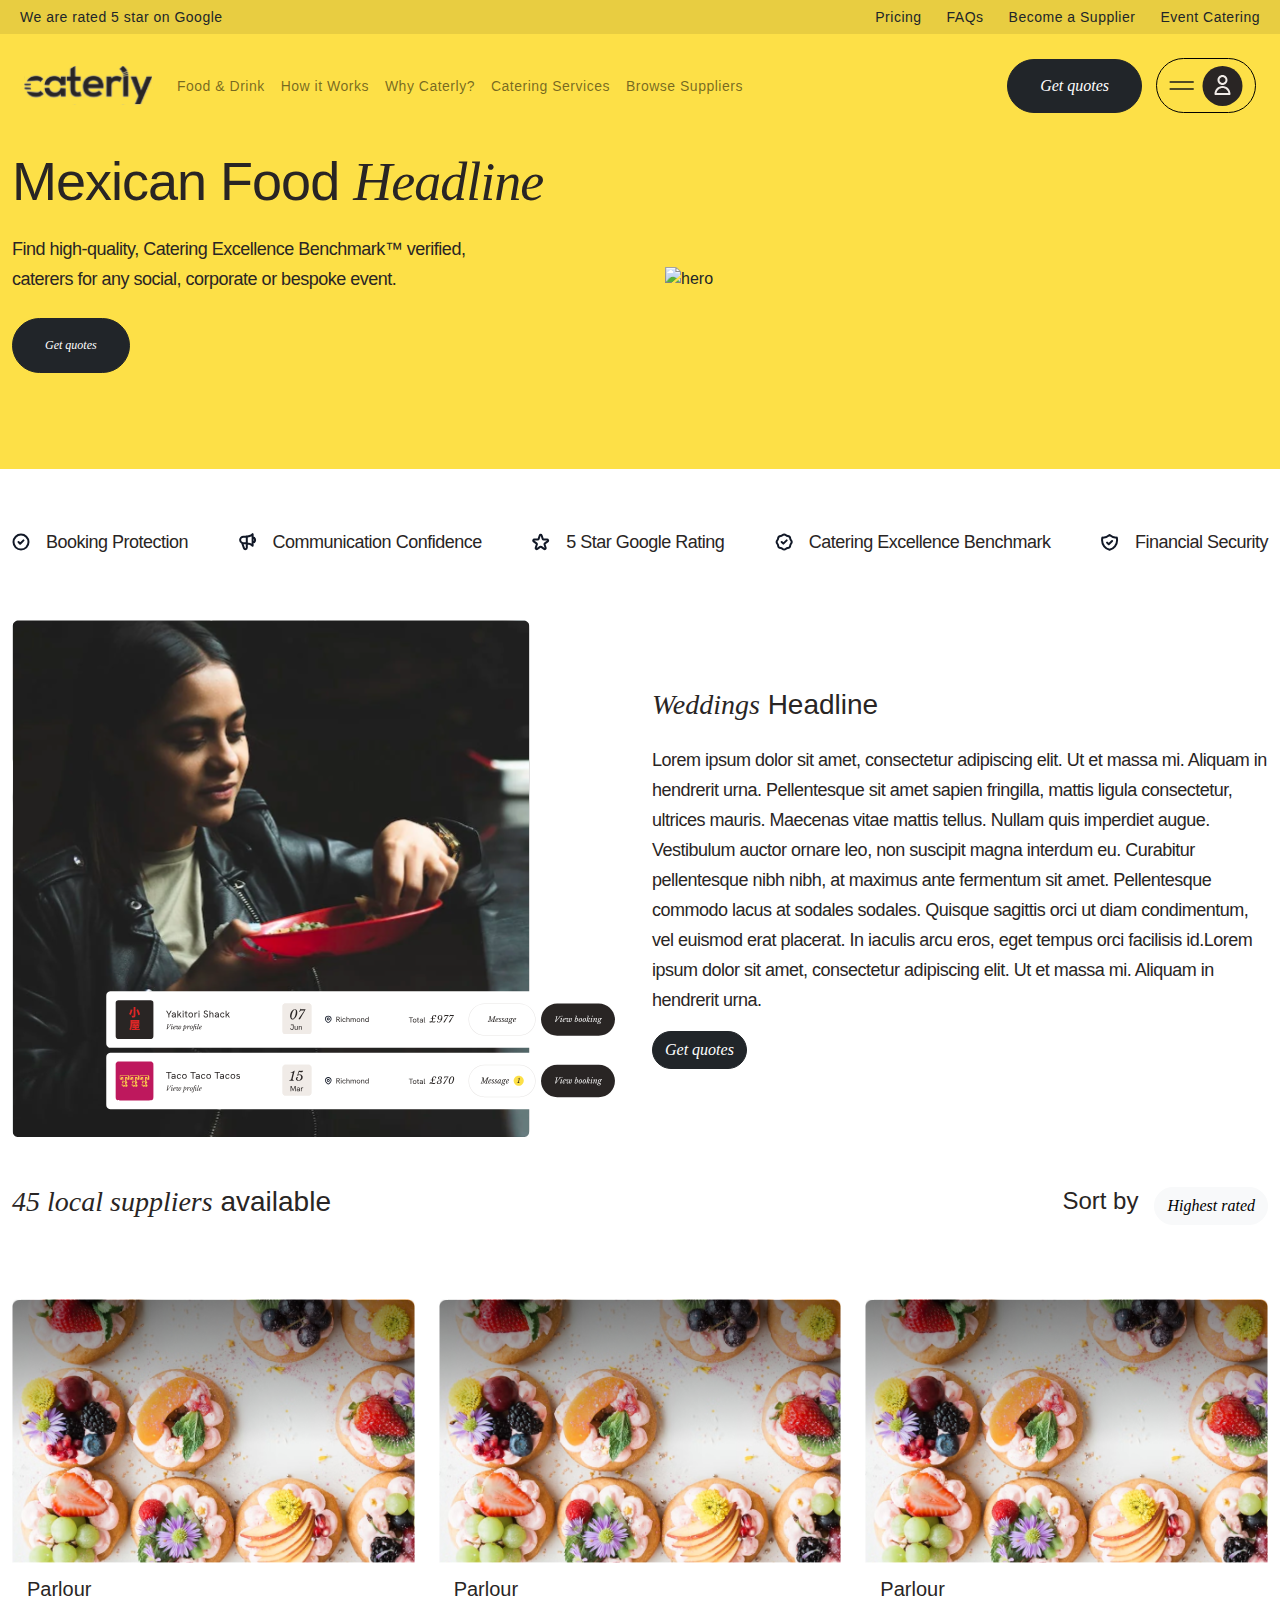
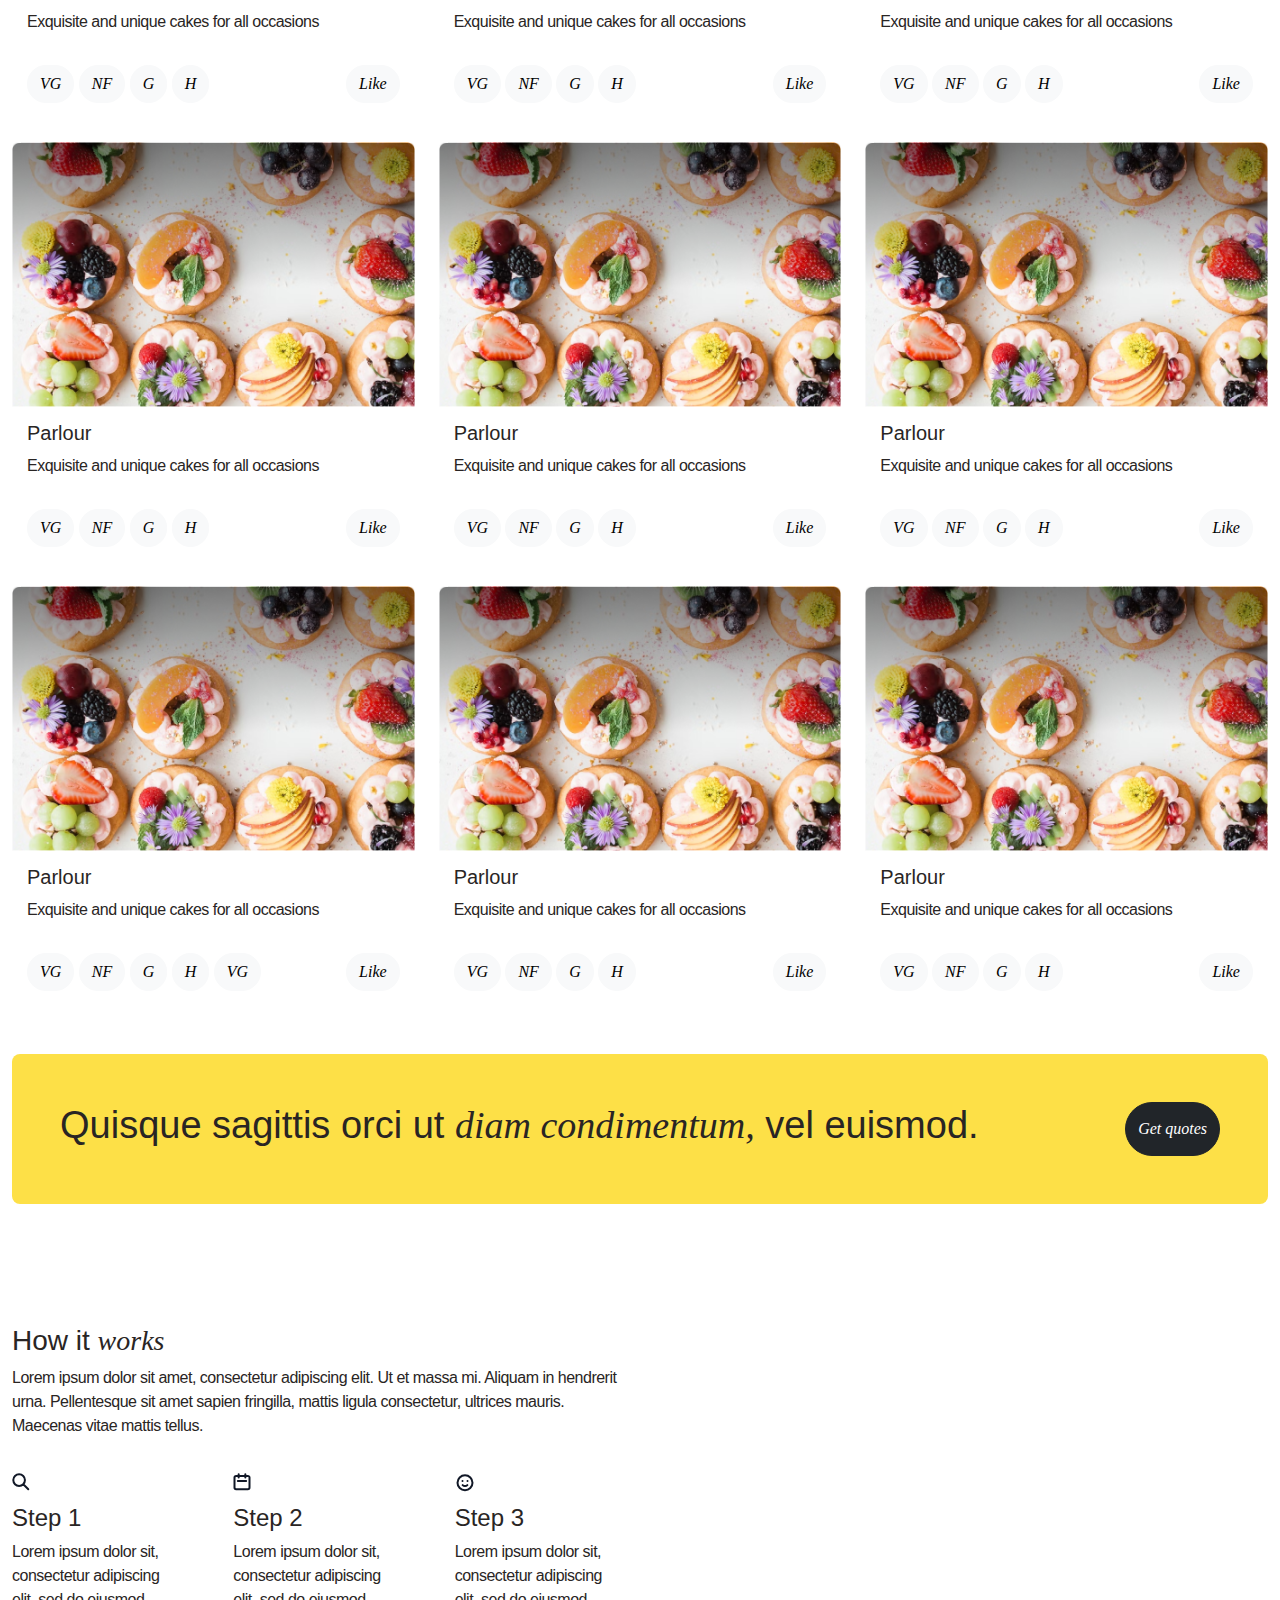
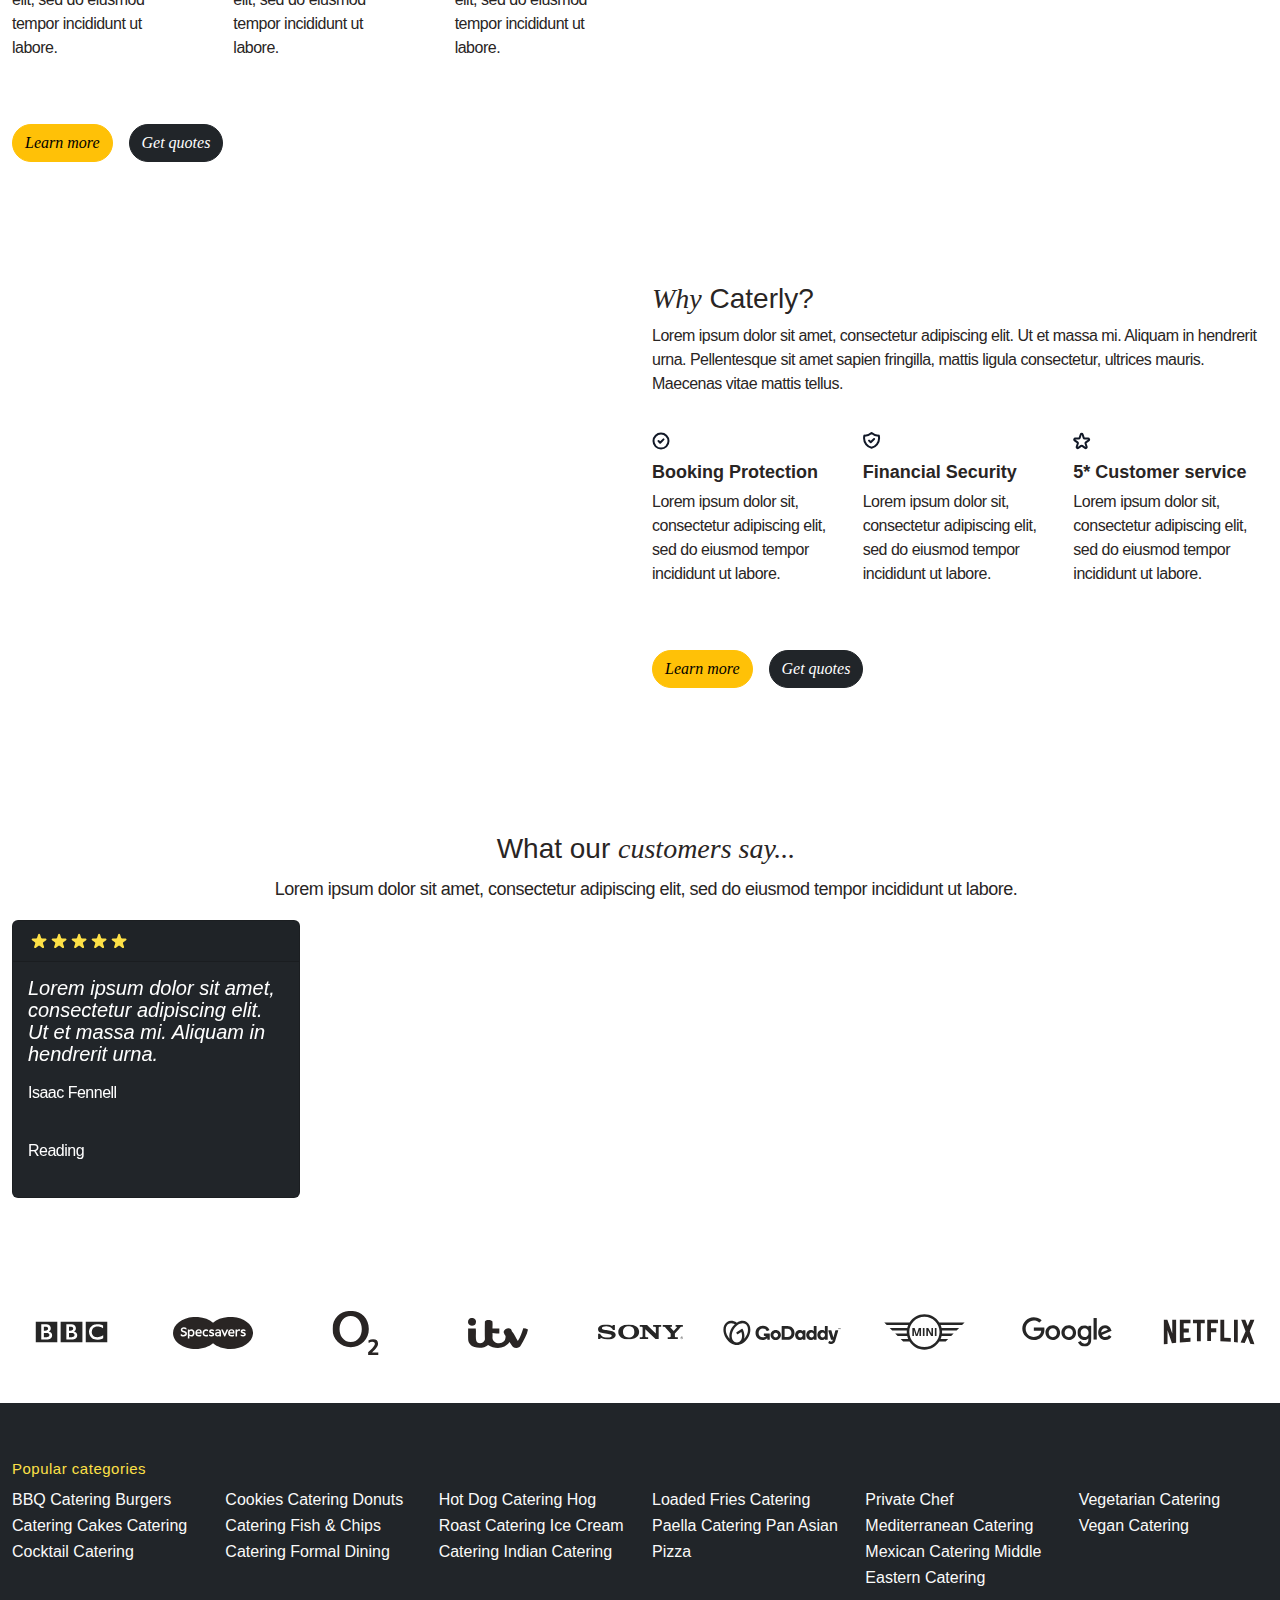
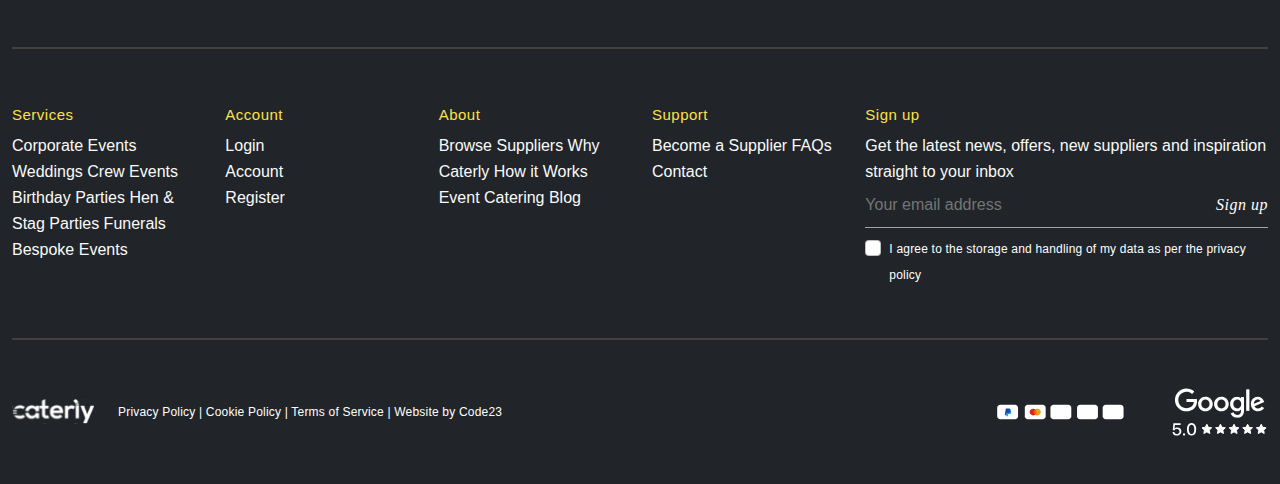
==== commit 61596cbe: "shortcoming" ====
--- a/mexican.html
+++ b/mexican.html
@@ -4,36 +4,50 @@
     <meta charset="UTF-8" />
     <meta http-equiv="X-UA-Compatible" content="IE=edge" />
     <meta name="viewport" content="width=device-width, initial-scale=1.0" />
+    <!-- --------------------------------------------------------------------- -->
     <link rel="stylesheet" href="/bootstrap/css/bootstrap.min.css" />
     <!-- Link Swiper's CSS -->
+    <!-- ------------------------------------------------------------------------ -->
     <link
       rel="stylesheet"
       href="https://cdn.jsdelivr.net/npm/swiper@9/swiper-bundle.min.css"
     />
+    <!-- ------------------------------------------------------------------------ -->
     <link rel="stylesheet" href="/main-css/style.css" />
+    <!-- ------------------------------------------------------------------------- -->
     <link rel="stylesheet" href="/main-css/responsive.css" />
-    <!--  -->
+    <!-- ---------------------------------------------------------------------------- -->
     <title>mexican</title>
   </head>
   <body>
-    <header class="bg-warning p-2">
+    <!-- header -->
+    <header class="p-2">
       <section class="container-xxl">
         <div class="hero d-flex align-items-xxl-center justify-content-between">
           <div class="hero-left">
             <a class="nav-link" href="#">We are rated 5 star on Google</a>
           </div>
           <div class="hero-right">
+            <!-- header-list -->
             <ul class="nav-list">
+              <!-- header-item -->
               <li>
+                <!-- header-link -->
                 <a class="nav-link" href="#">Pricing</a>
               </li>
+              <!-- header-item -->
               <li>
+                <!-- header-link -->
                 <a class="nav-link" href="#">FAQs</a>
               </li>
+              <!-- header-item -->
               <li>
+                <!-- header-link -->
                 <a class="nav-link" href="#">Become a Supplier</a>
               </li>
+              <!-- header-item -->
               <li>
+                <!-- header-link -->
                 <a class="nav-link" href="#">Event Catering</a>
               </li>
             </ul>
@@ -63,28 +77,43 @@
               /></a>
             </div>
             <div class="collapse navbar-collapse" id="navbarNav">
+              <!-- nav-list -->
               <ul class="navbar-nav">
+                <!-- nav-item -->
                 <li class="nav-item">
+                  <!-- nav-link -->
                   <a class="nav-link" aria-current="page" href="#"
                     >Food & Drink</a
                   >
                 </li>
+                <!-- nav-item -->
                 <li class="nav-item">
+                  <!-- nav-link -->
                   <a class="nav-link" href="#">How it Works</a>
                 </li>
+                <!-- nav-item -->
                 <li class="nav-item">
+                  <!-- nav-link -->
                   <a class="nav-link" href="#">Why Caterly?</a>
                 </li>
+                <!-- nav-item -->
                 <li class="nav-item">
+                  <!-- nav-link -->
                   <a class="nav-link" href="#">Catering Services</a>
                 </li>
+                <!-- nav-item -->
                 <li class="nav-item">
+                  <!-- nav-link -->
                   <a class="nav-link" href="#">Browse Suppliers</a>
                 </li>
               </ul>
             </div>
             <div class="hero-btn">
-              <button class="nav-btn btn btn-dark rounded-5">Get quotes</button>
+              <button
+                class="nav-btn btn btn-dark rounded-5 info-titles fst-italic"
+              >
+                Get quotes
+              </button>
               <a href="#">
                 <button class="logo-btn btn d-flex align-items-center gap-2">
                   <svg
@@ -143,16 +172,24 @@
       <section class="container-xxl pb-5">
         <div class="hero-card">
           <div class="card-left">
-            <h1 class="hero-title pt-2">Mexican Food Headline</h1>
+            <!-- hero-title -->
+            <h1 class="hero-title mexico-title pt-2">
+              Mexican Food <span class="info-titles fst-italic">Headline</span>
+            </h1>
+            <!-- hero-text -->
             <p class="pt-2">
               Find high-quality, Catering Excellence Benchmark™ verified,
               caterers for any social, corporate or bespoke event.
             </p>
 
             <div class="heros-btn pt-2 mb-5">
-              <button class="nav-btns btn btn-dark rounded-5">
-                Get quotes
-              </button>
+              <a href="/index.html">
+                <button
+                  class="nav-btns btn btn-dark rounded-5 info-titles fst-italic"
+                >
+                  Get quotes
+                </button>
+              </a>
             </div>
           </div>
           <div class="card-right">
@@ -187,6 +224,7 @@
       </section>
     </div>
     <main>
+      <!-- Booking Protection -->
       <section class="container-xxl">
         <div class="d-none d-md-flex d-flex justify-content-between pt-5">
           <span class="card-text d-flex gap-3 align-items-center">
@@ -211,15 +249,18 @@
           </span>
         </div>
       </section>
+      <!--  -->
       <section class="container-xxl">
         <div
-          class="row pt-5 rounded-5 d-flex align-items-center gap-5 justify-content-between"
+          class="row pt-5 rounded-5 d-flex align-items-center justify-content-between"
         >
           <div class="col-12 col-lg-6">
             <img class="img-fluid" src="/img/img/Group 5277.svg" alt="" />
           </div>
           <div class="col-12 col-lg-6">
-            <h3>Weddings Headline</h3>
+            <h3>
+              <span class="info-titles fst-italic">Weddings</span> Headline
+            </h3>
             <p class="pt-3">
               Lorem ipsum dolor sit amet, consectetur adipiscing elit. Ut et
               massa mi. Aliquam in hendrerit urna. Pellentesque sit amet sapien
@@ -233,13 +274,32 @@
               amet, consectetur adipiscing elit. Ut et massa mi. Aliquam in
               hendrerit urna.
             </p>
-            <button type="button" class="btn btn-dark rounded-5">
+            <button
+              type="button"
+              class="btn btn-dark rounded-5 info-titles fst-italic"
+            >
               Get quotes
             </button>
           </div>
         </div>
       </section>
+      <!--  -->
       <section class="container-xxl pt-5">
+        <div class="d-flex justify-content-between">
+          <h3>
+            <span class="info-titles fst-italic">45 local suppliers</span>
+            available
+          </h3>
+          <span class="d-flex align-items-center gap-3">
+            <h4>Sort by</h4>
+            <button
+              type="button"
+              class="btn btn-light rounded-5 info-titles fst-italic"
+            >
+              Highest rated
+            </button>
+          </span>
+        </div>
         <div class="row pt-5">
           <div class="col-lg-4 pt-4">
             <img
@@ -254,20 +314,35 @@
               </p>
               <span class="justify-content-between d-flex">
                 <span>
-                  <button type="button" class="btn btn-light rounded-5">
+                  <button
+                    type="button"
+                    class="btn btn-light rounded-5 info-titles fst-italic"
+                  >
                     VG
                   </button>
-                  <button type="button" class="btn btn-light rounded-5">
-                    VG
-                  </button>
-                  <button type="button" class="btn btn-light rounded-5">
-                    VG
-                  </button>
-                  <button type="button" class="btn btn-light rounded-5">
-                    VG
+                  <button
+                    type="button"
+                    class="btn btn-light rounded-5 info-titles fst-italic"
+                  >
+                    NF
+                  </button>
+                  <button
+                    type="button"
+                    class="btn btn-light rounded-5 info-titles fst-italic"
+                  >
+                    G
+                  </button>
+                  <button
+                    type="button"
+                    class="btn btn-light rounded-5 info-titles fst-italic"
+                  >
+                    H
                   </button>
                 </span>
-                <button type="button" class="btn btn-light rounded-5">
+                <button
+                  type="button"
+                  class="btn btn-light rounded-5 info-titles fst-italic"
+                >
                   Like
                 </button>
               </span>
@@ -286,20 +361,35 @@
               </p>
               <span class="d-flex justify-content-between">
                 <span>
-                  <button type="button" class="btn btn-light rounded-5">
+                  <button
+                    type="button"
+                    class="btn btn-light rounded-5 info-titles fst-italic"
+                  >
                     VG
                   </button>
-                  <button type="button" class="btn btn-light rounded-5">
-                    VG
-                  </button>
-                  <button type="button" class="btn btn-light rounded-5">
-                    VG
-                  </button>
-                  <button type="button" class="btn btn-light rounded-5">
-                    VG
+                  <button
+                    type="button"
+                    class="btn btn-light rounded-5 info-titles fst-italic"
+                  >
+                    NF
+                  </button>
+                  <button
+                    type="button"
+                    class="btn btn-light rounded-5 info-titles fst-italic"
+                  >
+                    G
+                  </button>
+                  <button
+                    type="button"
+                    class="btn btn-light rounded-5 info-titles fst-italic"
+                  >
+                    H
                   </button>
                 </span>
-                <button type="button" class="btn btn-light rounded-5">
+                <button
+                  type="button"
+                  class="btn btn-light rounded-5 info-titles fst-italic"
+                >
                   Like
                 </button>
               </span>
@@ -318,20 +408,35 @@
               </p>
               <span class="d-flex justify-content-between">
                 <span>
-                  <button type="button" class="btn btn-light rounded-5">
+                  <button
+                    type="button"
+                    class="btn btn-light rounded-5 info-titles fst-italic"
+                  >
                     VG
                   </button>
-                  <button type="button" class="btn btn-light rounded-5">
-                    VG
-                  </button>
-                  <button type="button" class="btn btn-light rounded-5">
-                    VG
-                  </button>
-                  <button type="button" class="btn btn-light rounded-5">
-                    VG
+                  <button
+                    type="button"
+                    class="btn btn-light rounded-5 info-titles fst-italic"
+                  >
+                    NF
+                  </button>
+                  <button
+                    type="button"
+                    class="btn btn-light rounded-5 info-titles fst-italic"
+                  >
+                    G
+                  </button>
+                  <button
+                    type="button"
+                    class="btn btn-light rounded-5 info-titles fst-italic"
+                  >
+                    H
                   </button>
                 </span>
-                <button type="button" class="btn btn-light rounded-5">
+                <button
+                  type="button"
+                  class="btn btn-light rounded-5 info-titles fst-italic"
+                >
                   Like
                 </button>
               </span>
@@ -350,20 +455,35 @@
               </p>
               <span class="d-flex justify-content-between">
                 <span>
-                  <button type="button" class="btn btn-light rounded-5">
+                  <button
+                    type="button"
+                    class="btn btn-light rounded-5 info-titles fst-italic"
+                  >
                     VG
                   </button>
-                  <button type="button" class="btn btn-light rounded-5">
-                    VG
-                  </button>
-                  <button type="button" class="btn btn-light rounded-5">
-                    VG
-                  </button>
-                  <button type="button" class="btn btn-light rounded-5">
-                    VG
+                  <button
+                    type="button"
+                    class="btn btn-light rounded-5 info-titles fst-italic"
+                  >
+                    NF
+                  </button>
+                  <button
+                    type="button"
+                    class="btn btn-light rounded-5 info-titles fst-italic"
+                  >
+                    G
+                  </button>
+                  <button
+                    type="button"
+                    class="btn btn-light rounded-5 info-titles fst-italic"
+                  >
+                    H
                   </button>
                 </span>
-                <button type="button" class="btn btn-light rounded-5">
+                <button
+                  type="button"
+                  class="btn btn-light rounded-5 info-titles fst-italic"
+                >
                   Like
                 </button>
               </span>
@@ -382,20 +502,35 @@
               </p>
               <span class="d-flex justify-content-between">
                 <span>
-                  <button type="button" class="btn btn-light rounded-5">
+                  <button
+                    type="button"
+                    class="btn btn-light rounded-5 info-titles fst-italic"
+                  >
                     VG
                   </button>
-                  <button type="button" class="btn btn-light rounded-5">
-                    VG
-                  </button>
-                  <button type="button" class="btn btn-light rounded-5">
-                    VG
-                  </button>
-                  <button type="button" class="btn btn-light rounded-5">
-                    VG
+                  <button
+                    type="button"
+                    class="btn btn-light rounded-5 info-titles fst-italic"
+                  >
+                    NF
+                  </button>
+                  <button
+                    type="button"
+                    class="btn btn-light rounded-5 info-titles fst-italic"
+                  >
+                    G
+                  </button>
+                  <button
+                    type="button"
+                    class="btn btn-light rounded-5 info-titles fst-italic"
+                  >
+                    H
                   </button>
                 </span>
-                <button type="button" class="btn btn-light rounded-5">
+                <button
+                  type="button"
+                  class="btn btn-light rounded-5 info-titles fst-italic"
+                >
                   Like
                 </button>
               </span>
@@ -414,20 +549,35 @@
               </p>
               <span class="d-flex justify-content-between">
                 <span>
-                  <button type="button" class="btn btn-light rounded-5">
+                  <button
+                    type="button"
+                    class="btn btn-light rounded-5 info-titles fst-italic"
+                  >
                     VG
                   </button>
-                  <button type="button" class="btn btn-light rounded-5">
-                    VG
-                  </button>
-                  <button type="button" class="btn btn-light rounded-5">
-                    VG
-                  </button>
-                  <button type="button" class="btn btn-light rounded-5">
-                    VG
+                  <button
+                    type="button"
+                    class="btn btn-light rounded-5 info-titles fst-italic"
+                  >
+                    NF
+                  </button>
+                  <button
+                    type="button"
+                    class="btn btn-light rounded-5 info-titles fst-italic"
+                  >
+                    G
+                  </button>
+                  <button
+                    type="button"
+                    class="btn btn-light rounded-5 info-titles fst-italic"
+                  >
+                    H
                   </button>
                 </span>
-                <button type="button" class="btn btn-light rounded-5">
+                <button
+                  type="button"
+                  class="btn btn-light rounded-5 info-titles fst-italic"
+                >
                   Like
                 </button>
               </span>
@@ -446,20 +596,41 @@
               </p>
               <span class="d-flex justify-content-between">
                 <span>
-                  <button type="button" class="btn btn-light rounded-5">
+                  <button
+                    type="button"
+                    class="btn btn-light rounded-5 info-titles fst-italic"
+                  >
                     VG
                   </button>
-                  <button type="button" class="btn btn-light rounded-5">
+                  <button
+                    type="button"
+                    class="btn btn-light rounded-5 info-titles fst-italic"
+                  >
+                    NF
+                  </button>
+                  <button
+                    type="button"
+                    class="btn btn-light rounded-5 info-titles fst-italic"
+                  >
+                    G
+                  </button>
+                  <button
+                    type="button"
+                    class="btn btn-light rounded-5 info-titles fst-italic"
+                  >
+                    H
+                  </button>
+                  <button
+                    type="button"
+                    class="btn btn-light rounded-5 info-titles fst-italic"
+                  >
                     VG
                   </button>
-                  <button type="button" class="btn btn-light rounded-5">
-                    VG
-                  </button>
-                  <button type="button" class="btn btn-light rounded-5">
-                    VG
-                  </button>
                 </span>
-                <button type="button" class="btn btn-light rounded-5">
+                <button
+                  type="button"
+                  class="btn btn-light rounded-5 info-titles fst-italic"
+                >
                   Like
                 </button>
               </span>
@@ -478,20 +649,35 @@
               </p>
               <span class="d-flex justify-content-between">
                 <span>
-                  <button type="button" class="btn btn-light rounded-5">
+                  <button
+                    type="button"
+                    class="btn btn-light rounded-5 info-titles fst-italic"
+                  >
                     VG
                   </button>
-                  <button type="button" class="btn btn-light rounded-5">
-                    VG
-                  </button>
-                  <button type="button" class="btn btn-light rounded-5">
-                    VG
-                  </button>
-                  <button type="button" class="btn btn-light rounded-5">
-                    VG
+                  <button
+                    type="button"
+                    class="btn btn-light rounded-5 info-titles fst-italic"
+                  >
+                    NF
+                  </button>
+                  <button
+                    type="button"
+                    class="btn btn-light rounded-5 info-titles fst-italic"
+                  >
+                    G
+                  </button>
+                  <button
+                    type="button"
+                    class="btn btn-light rounded-5 info-titles fst-italic"
+                  >
+                    H
                   </button>
                 </span>
-                <button type="button" class="btn btn-light rounded-5">
+                <button
+                  type="button"
+                  class="btn btn-light rounded-5 info-titles fst-italic"
+                >
                   Like
                 </button>
               </span>
@@ -510,20 +696,35 @@
               </p>
               <span class="d-flex justify-content-between">
                 <span>
-                  <button type="button" class="btn btn-light rounded-5">
+                  <button
+                    type="button"
+                    class="btn btn-light rounded-5 info-titles fst-italic"
+                  >
                     VG
                   </button>
-                  <button type="button" class="btn btn-light rounded-5">
-                    VG
-                  </button>
-                  <button type="button" class="btn btn-light rounded-5">
-                    VG
-                  </button>
-                  <button type="button" class="btn btn-light rounded-5">
-                    VG
+                  <button
+                    type="button"
+                    class="btn btn-light rounded-5 info-titles fst-italic"
+                  >
+                    NF
+                  </button>
+                  <button
+                    type="button"
+                    class="btn btn-light rounded-5 info-titles fst-italic"
+                  >
+                    G
+                  </button>
+                  <button
+                    type="button"
+                    class="btn btn-light rounded-5 info-titles fst-italic"
+                  >
+                    H
                   </button>
                 </span>
-                <button type="button" class="btn btn-light rounded-5">
+                <button
+                  type="button"
+                  class="btn btn-light rounded-5 info-titles fst-italic"
+                >
                   Like
                 </button>
               </span>
@@ -531,10 +732,18 @@
           </div>
         </div>
       </section>
+      <!--  -->
       <section class="container-xxl pt-5">
         <div class="d-flex quisque justify-content-between p-5 rounded-3">
-          <h3>Quisque sagittis orci ut diam condimentum, vel euismod.</h3>
-          <button type="button" class="btn btn-dark rounded-5">
+          <h3>
+            Quisque sagittis orci ut
+            <span class="info-titles fst-italic">diam condimentum,</span> vel
+            euismod.
+          </h3>
+          <button
+            type="button"
+            class="btn btn-dark rounded-5 info-titles fst-italic"
+          >
             Get quotes
           </button>
         </div>
@@ -545,7 +754,7 @@
         <div class="row how-works d-flex pt-5 justify-content-between">
           <div class="col-12 col-lg-6 pt-4">
             <span class="pt-4 how-text">
-              <h3>How it works</h3>
+              <h3>How it <span class="info-titles fst-italic">works</span></h3>
               <p>
                 Lorem ipsum dolor sit amet, consectetur adipiscing elit. Ut et
                 massa mi. Aliquam in hendrerit urna. Pellentesque sit amet
@@ -586,10 +795,16 @@
               </span>
             </div>
             <span class="d-lg-flex gap-3 pt-5">
-              <button type="button" class="btn btn-warning rounded-5">
+              <button
+                type="button"
+                class="btn btn-warning rounded-5 info-titles fst-italic"
+              >
                 Learn more
               </button>
-              <button type="button" class="btn btn-dark rounded-5">
+              <button
+                type="button"
+                class="btn btn-dark rounded-5 info-titles fst-italic"
+              >
                 Get quotes
               </button>
             </span>
@@ -603,7 +818,7 @@
           </div>
         </div>
       </section>
-
+      <!--  -->
       <section class="container-xxl pt-5 pb-5">
         <div class="row how-works d-flex pt-5 justify-content-between">
           <div class="col-12 col-lg-6">
@@ -611,7 +826,7 @@
           </div>
           <div class="col-12 col-lg-6 pt-4">
             <span class="pt-4 how-text">
-              <h3>Why Caterly?</h3>
+              <h3><span class="info-titles fst-italic">Why</span> Caterly?</h3>
               <p>
                 Lorem ipsum dolor sit amet, consectetur adipiscing elit. Ut et
                 massa mi. Aliquam in hendrerit urna. Pellentesque sit amet
@@ -652,22 +867,31 @@
               </span>
             </div>
             <span class="d-lg-flex gap-3 pt-5">
-              <button type="button" class="btn btn-warning rounded-5">
+              <button
+                type="button"
+                class="btn btn-warning rounded-5 info-titles fst-italic"
+              >
                 Learn more
               </button>
-              <button type="button" class="btn btn-dark rounded-5">
+              <button
+                type="button"
+                class="btn btn-dark rounded-5 info-titles fst-italic"
+              >
                 Get quotes
               </button>
             </span>
           </div>
         </div>
       </section>
-
+      <!--  -->
       <section class="container-xxl pt-5">
         <div class="row what-card d-flex pt-5 justify-content-between">
           <div class="swiper customers">
             <div class="text-center">
-              <h3>What our customers say...</h3>
+              <h3>
+                What our
+                <span class="info-titles fst-italic">customers say...</span>
+              </h3>
               <p>
                 Lorem ipsum dolor sit amet, consectetur adipiscing elit, sed do
                 eiusmod tempor incididunt ut labore.
@@ -787,7 +1011,7 @@
           </div>
         </div>
       </section>
-
+      <!--  -->
       <section class="container-xxl pt-5">
         <div
           class="brend-card row justify-content-between pt-5 align-items-center"
@@ -1130,6 +1354,7 @@
         </div>
       </section>
     </main>
+    <!--  -->
     <footer class="footer bg-dark mt-5 pb-5">
       <section class="container-xxl">
         <div class="footers d-none d-lg-block">
@@ -1890,6 +2115,7 @@
         </div>
       </section>
     </footer>
+
     <script src="./bootstrap-5.2.3-dist/js/bootstrap.bundle.min.js"></script>
     <script src="https://cdn.jsdelivr.net/npm/swiper@9/swiper-bundle.min.js"></script>
     <script src="./bootstrap-5.2.3-dist/js/bootstrap.bundle.min.js"></script>
--- a/main-css/style.css
+++ b/main-css/style.css
@@ -37,7 +37,20 @@
 }
 
 /* header */
-
+header {
+  background: #e8cd41;
+}
+.hero-left {
+  font-weight: 400;
+  font-size: 13px;
+  line-height: 17px;
+}
+.nav-link {
+  font-weight: 400;
+  font-size: 14px;
+  line-height: 18px;
+  letter-spacing: 0.5px;
+}
 .nav-list {
   margin-bottom: 0;
   display: flex;
@@ -92,13 +105,25 @@
   align-items: center;
   grid-gap: 50px;
 }
-
+.hero-card p {
+  max-width: 80%;
+  font-weight: 400;
+  font-size: 18px;
+  line-height: 30px;
+  letter-spacing: -0.5px;
+}
 .hero-title {
+  max-width: 80%;
+  font-weight: 500;
   font-size: 54px;
   line-height: 72px;
   letter-spacing: -1px;
 }
-
+.main_info p {
+  font-weight: 400;
+  font-size: 15px;
+  line-height: 20px;
+}
 .heros-btn {
   display: flex;
   align-items: center;
@@ -117,9 +142,18 @@
   line-height: 15px;
   text-align: center;
   color: #ffffff;
-  padding: 14px 32px;
-}
-
+  padding: 19px 32px;
+}
+.hero-text-btn {
+  margin-bottom: 2px;
+  border-bottom: 1px solid black;
+}
+.hero-btn {
+  font-family: "Libre Baskerville";
+}
+.title-hero {
+  font-family: "Libre Baskerville";
+}
 .logo-links {
   margin-top: 125px;
 }
@@ -135,6 +169,21 @@
 .swipper-slide {
   position: relative;
 }
+.title-explore {
+  font-family: "Libre Baskerville";
+}
+.explore-title {
+  max-width: 90%;
+  font-weight: 400;
+  font-size: 36px;
+  line-height: 46px;
+  letter-spacing: -1px;
+}
+.explore-text {
+  font-weight: 400;
+  font-size: 16px;
+  line-height: 24px;
+}
 
 .swipper-slide img {
   width: 100%;
@@ -197,8 +246,9 @@
 /* How it works */
 
 .step-title {
-  font-size: 22px;
-  line-height: 20px;
+  font-weight: 400;
+  font-size: 24px;
+  line-height: 32px;
 }
 
 .card-blog {
@@ -307,3 +357,96 @@
   background: #000000;
   color: #ffffff;
 }
+.catering {
+  background: #d9c354;
+  border-radius: 38px;
+  color: #000000;
+}
+.explore-card {
+  overflow: hidden;
+  position: absolute;
+  top: 70%;
+  bottom: 0;
+  width: 85%;
+  height: 50%;
+  border-radius: 0px;
+  opacity: 0;
+  transition: 0.4s ease;
+}
+.explore-card:hover {
+  opacity: 1;
+}
+.explore-card-title {
+  margin: 0 auto;
+  max-width: 70%;
+  color: #ffffff;
+  font-weight: 500;
+  font-size: 16px;
+  line-height: 22px;
+  text-align: center;
+}
+.card-food-drink span {
+  font-family: "Libre Baskerville";
+}
+.card-food-drink h3 {
+  font-weight: 500;
+  font-size: 38px;
+  line-height: 46px;
+}
+.card-food-drink p {
+  font-weight: 400;
+  font-size: 16px;
+  line-height: 24px;
+}
+.food-title h3 {
+  font-weight: 500;
+  font-size: 23px;
+  line-height: 22px;
+  color: #ffffff;
+  text-align: center;
+}
+.food-title {
+  position: absolute;
+  top: 70%;
+  bottom: 0;
+  width: 85%;
+  height: 50%;
+  border-radius: 0px;
+  opacity: 0;
+  transition: 0.4s ease;
+}
+.food-title:hover {
+  opacity: 1;
+}
+.card-food-drink img {
+  padding: 0 10px;
+}
+.info-titles {
+  font-family: "Libre Baskerville";
+}
+.btn {
+  font-family: "Libre Baskerville";
+}
+.mexico-title {
+  max-width: 90% !important;
+}
+.card-title {
+  font-weight: 500;
+  font-size: 20px;
+  line-height: 22px;
+}
+.card-text {
+  padding-top: 10px;
+  font-weight: 400;
+  font-size: 16px;
+  line-height: 24px;
+  padding-bottom: 15px;
+}
+.card-body {
+  padding: 15px 15px;
+}
+.quisque h3 {
+  font-weight: 400;
+  font-size: 38px;
+  line-height: 46px;
+}
